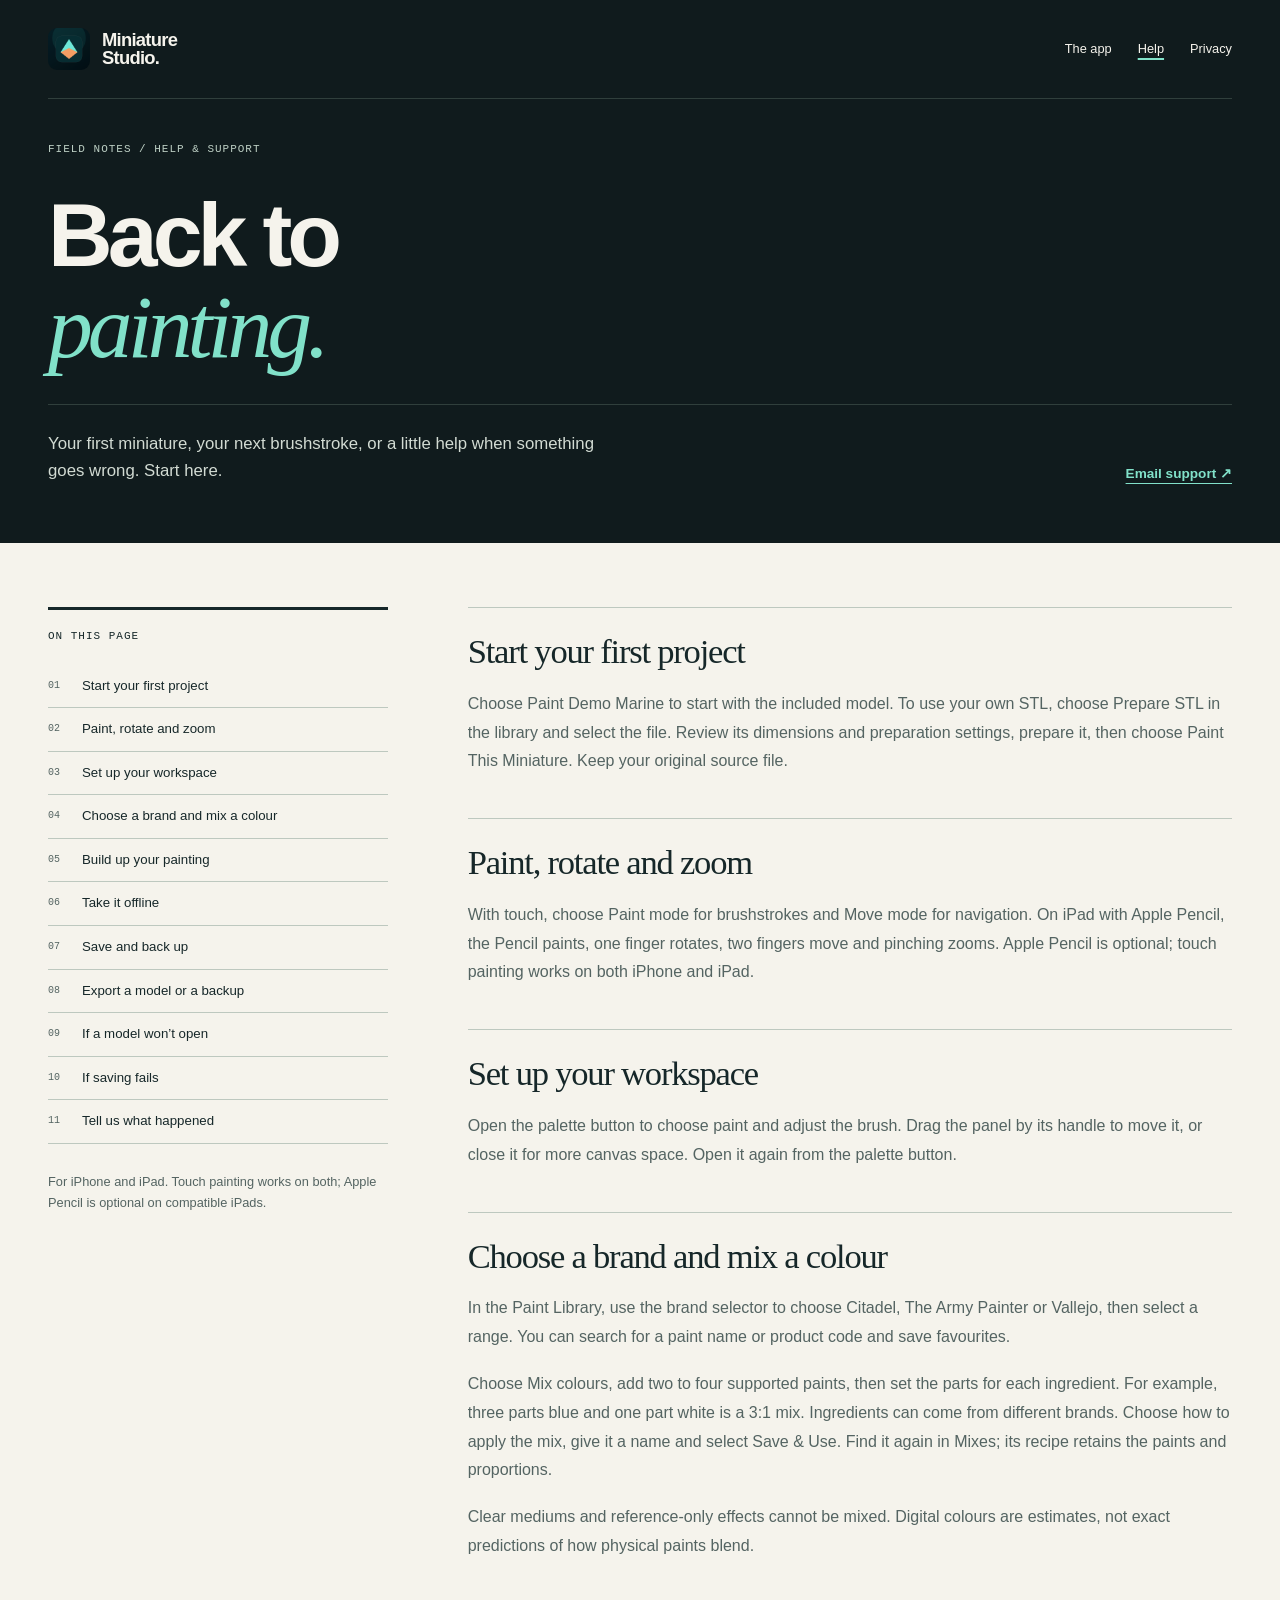
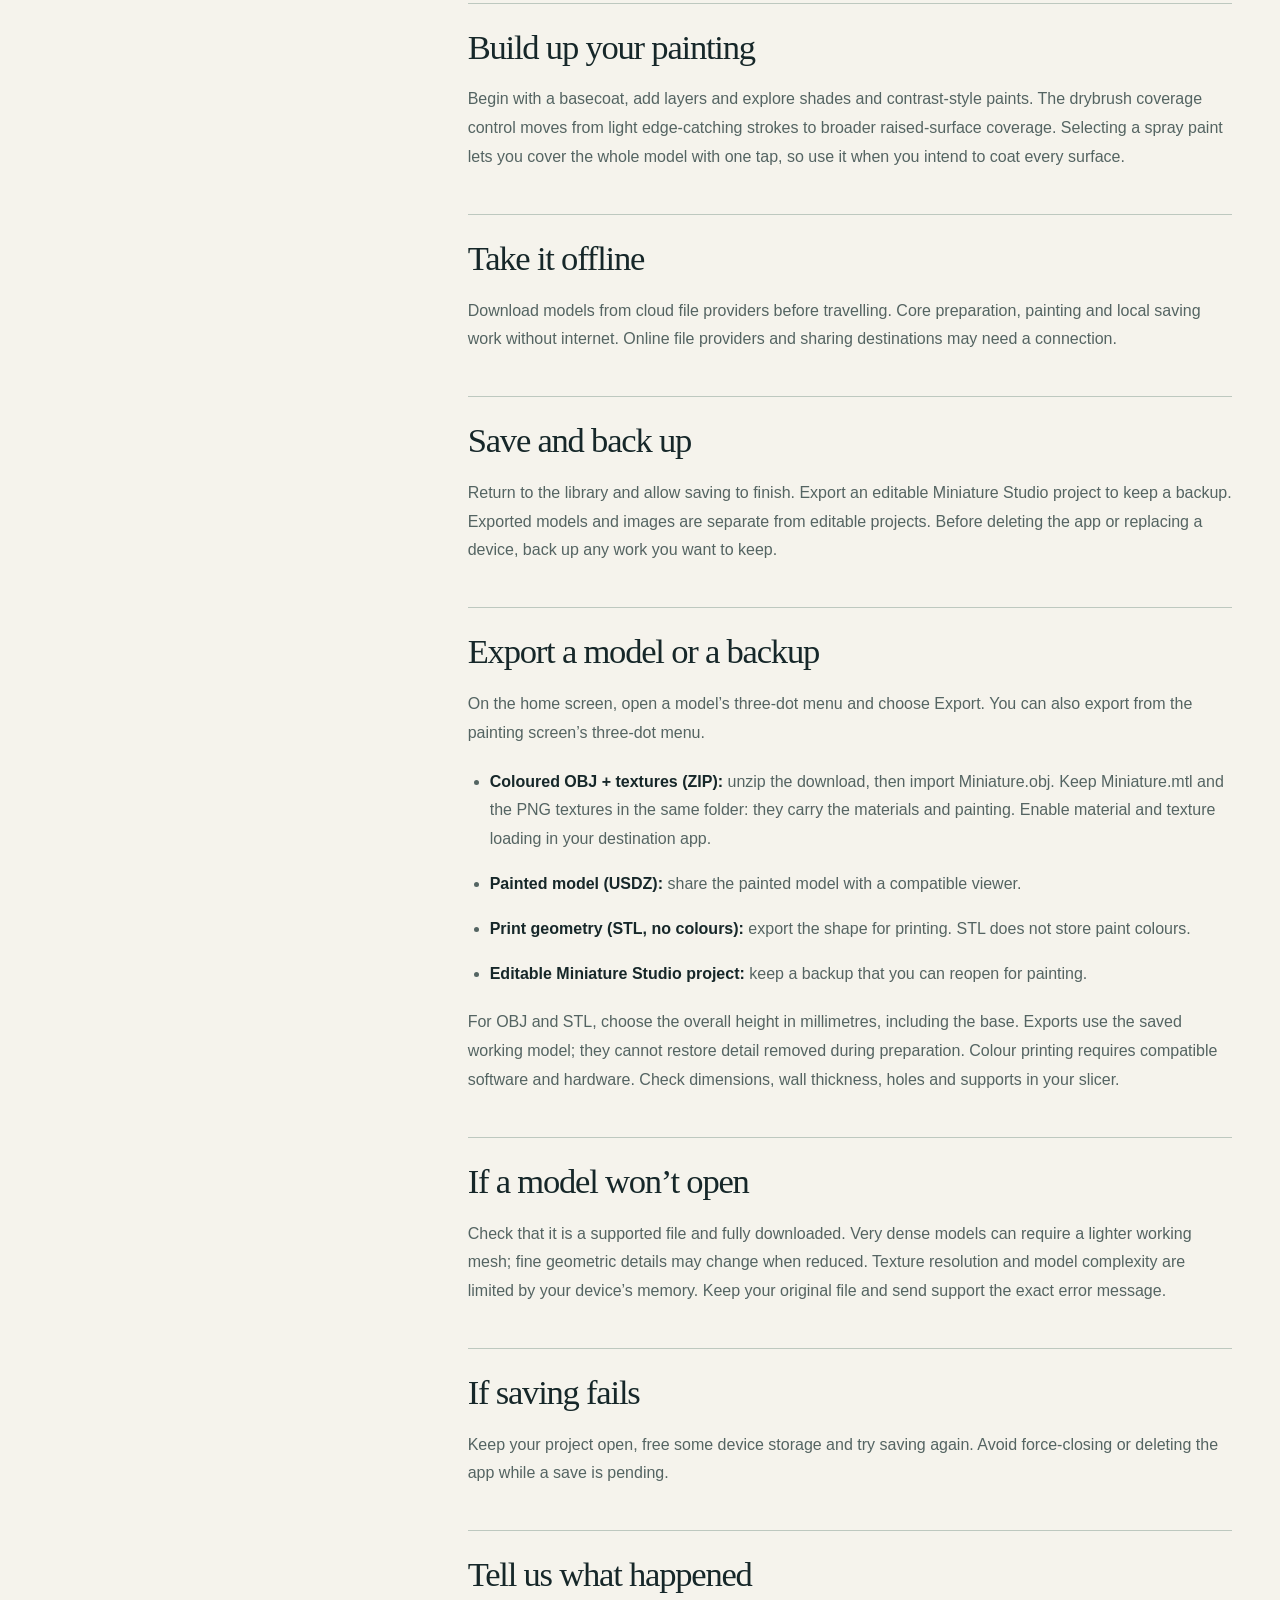
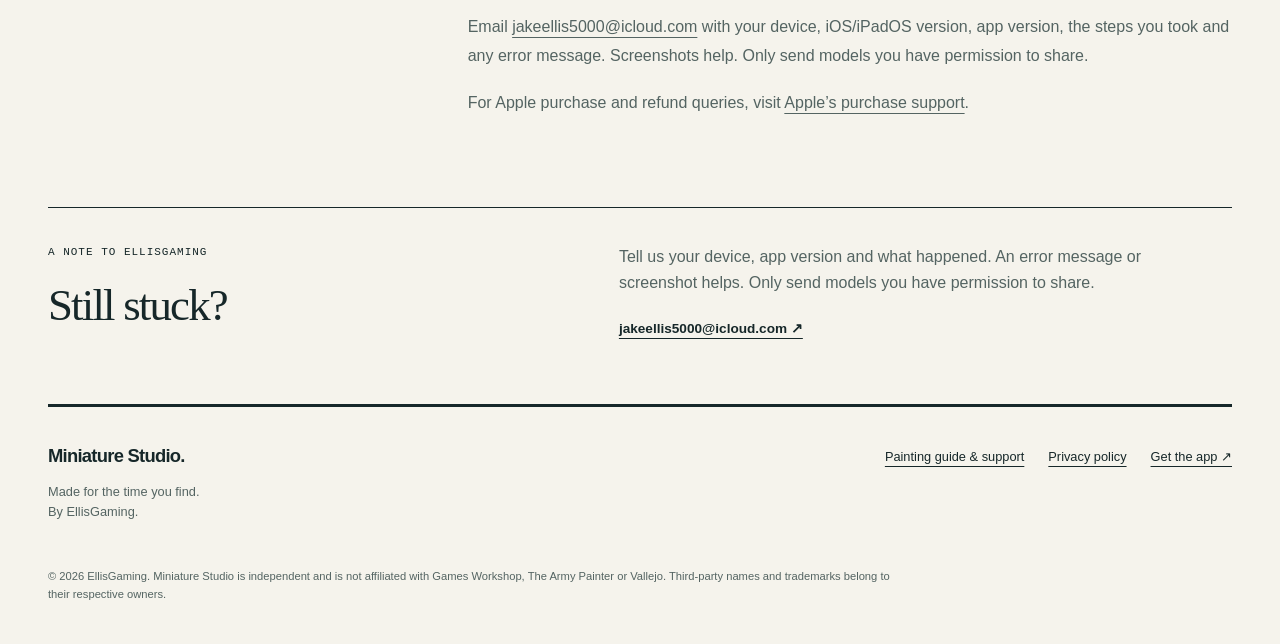
==== help/index.html @ 5d660163 "Help and Privacy Add" ====
<!doctype html>
<html lang="en-GB">
<head>
  <meta charset="utf-8"><meta name="viewport" content="width=device-width, initial-scale=1">
  <title>Help &amp; painting guide — Miniature Studio</title>
  <meta name="description" content="Start painting, learn the controls, mix colours, export models and get help with Miniature Studio.">
  <meta name="theme-color" content="#101b1d">
  <link rel="canonical" href="https://miniature-studio.co.uk/help/">
  <meta property="og:type" content="website"><meta property="og:title" content="Help &amp; painting guide — Miniature Studio">
  <meta property="og:description" content="Start painting, learn the controls, mix colours, export models and get help with Miniature Studio."><meta property="og:url" content="https://miniature-studio.co.uk/help/">
  <meta property="og:image" content="https://miniature-studio.co.uk/assets/social-preview.png">
  <link rel="icon" href="../assets/icon.png"><link rel="stylesheet" href="../style.css">
</head>
<body class="information-page">
<a class="skip" href="#main">Skip to content</a>
<div class="cover">
  <header class="header wrap">
    <a class="brand" href="../"><img src="../assets/icon.png" width="42" height="42" alt=""><span>Miniature<br>Studio.</span></a>
    <nav aria-label="Main navigation"><a href="../">The app</a><a href="../help/" aria-current="page">Help</a><a href="../policy/" >Privacy</a></nav>
  </header>
  <div class="information-cover wrap">
    <p class="eyebrow">FIELD NOTES / HELP &amp; SUPPORT</p>
    <h1>Back to<br><em>painting.</em></h1>
    <div class="information-intro"><p>Your first miniature, your next brushstroke, or a little help when something goes wrong. Start here.</p><a class="text-link" href="mailto:jakeellis5000@icloud.com?subject=Miniature Studio support">Email support ↗</a></div>
  </div>
</div>
<main id="main" class="information-layout wrap">
  <aside class="information-index"><p class="eyebrow">ON THIS PAGE</p><nav aria-label="Page contents"><a href="#start-your-first-project"><span>01</span>Start your first project</a><a href="#paint-rotate-and-zoom"><span>02</span>Paint, rotate and zoom</a><a href="#set-up-your-workspace"><span>03</span>Set up your workspace</a><a href="#colour-mixing"><span>04</span>Choose a brand and mix a colour</a><a href="#build-up-your-painting"><span>05</span>Build up your painting</a><a href="#take-it-offline"><span>06</span>Take it offline</a><a href="#save-and-back-up"><span>07</span>Save and back up</a><a href="#export-a-model-or-a-backup"><span>08</span>Export a model or a backup</a><a href="#if-a-model-won-t-open"><span>09</span>If a model won’t open</a><a href="#if-saving-fails"><span>10</span>If saving fails</a><a href="#tell-us-what-happened"><span>11</span>Tell us what happened</a></nav><p class="small">For iPhone and iPad. Touch painting works on both; Apple Pencil is optional on compatible iPads.</p></aside>
  <article class="information-body" aria-label="Help &amp; painting guide"><h2 id="start-your-first-project">Start your first project</h2>
<p>Choose Paint Demo Marine to start with the included model. To use your own STL, choose Prepare STL in the library and select the file. Review its dimensions and preparation settings, prepare it, then choose Paint This Miniature. Keep your original source file.</p>
<h2 id="paint-rotate-and-zoom">Paint, rotate and zoom</h2>
<p>With touch, choose Paint mode for brushstrokes and Move mode for navigation. On iPad with Apple Pencil, the Pencil paints, one finger rotates, two fingers move and pinching zooms. Apple Pencil is optional; touch painting works on both iPhone and iPad.</p>
<h2 id="set-up-your-workspace">Set up your workspace</h2>
<p>Open the palette button to choose paint and adjust the brush. Drag the panel by its handle to move it, or close it for more canvas space. Open it again from the palette button.</p>
<h2 id="colour-mixing">Choose a brand and mix a colour</h2>
<p>In the Paint Library, use the brand selector to choose Citadel, The Army Painter or Vallejo, then select a range. You can search for a paint name or product code and save favourites.</p>
<p>Choose Mix colours, add two to four supported paints, then set the parts for each ingredient. For example, three parts blue and one part white is a 3:1 mix. Ingredients can come from different brands. Choose how to apply the mix, give it a name and select Save &amp; Use. Find it again in Mixes; its recipe retains the paints and proportions.</p>
<p>Clear mediums and reference-only effects cannot be mixed. Digital colours are estimates, not exact predictions of how physical paints blend.</p>
<h2 id="build-up-your-painting">Build up your painting</h2>
<p>Begin with a basecoat, add layers and explore shades and contrast-style paints. The drybrush coverage control moves from light edge-catching strokes to broader raised-surface coverage. Selecting a spray paint lets you cover the whole model with one tap, so use it when you intend to coat every surface.</p>
<h2 id="take-it-offline">Take it offline</h2>
<p>Download models from cloud file providers before travelling. Core preparation, painting and local saving work without internet. Online file providers and sharing destinations may need a connection.</p>
<h2 id="save-and-back-up">Save and back up</h2>
<p>Return to the library and allow saving to finish. Export an editable Miniature Studio project to keep a backup. Exported models and images are separate from editable projects. Before deleting the app or replacing a device, back up any work you want to keep.</p>
<h2 id="export-a-model-or-a-backup">Export a model or a backup</h2>
<p>On the home screen, open a model’s three-dot menu and choose Export. You can also export from the painting screen’s three-dot menu.</p>
<ul><li><strong>Coloured OBJ + textures (ZIP):</strong> unzip the download, then import Miniature.obj. Keep Miniature.mtl and the PNG textures in the same folder: they carry the materials and painting. Enable material and texture loading in your destination app.</li><li><strong>Painted model (USDZ):</strong> share the painted model with a compatible viewer.</li><li><strong>Print geometry (STL, no colours):</strong> export the shape for printing. STL does not store paint colours.</li><li><strong>Editable Miniature Studio project:</strong> keep a backup that you can reopen for painting.</li></ul>
<p>For OBJ and STL, choose the overall height in millimetres, including the base. Exports use the saved working model; they cannot restore detail removed during preparation. Colour printing requires compatible software and hardware. Check dimensions, wall thickness, holes and supports in your slicer.</p>
<h2 id="if-a-model-won-t-open">If a model won’t open</h2>
<p>Check that it is a supported file and fully downloaded. Very dense models can require a lighter working mesh; fine geometric details may change when reduced. Texture resolution and model complexity are limited by your device’s memory. Keep your original file and send support the exact error message.</p>
<h2 id="if-saving-fails">If saving fails</h2>
<p>Keep your project open, free some device storage and try saving again. Avoid force-closing or deleting the app while a save is pending.</p>
<h2 id="tell-us-what-happened">Tell us what happened</h2>
<p>Email <a href="mailto:jakeellis5000@icloud.com">jakeellis5000@icloud.com</a> with your device, iOS/iPadOS version, app version, the steps you took and any error message. Screenshots help. Only send models you have permission to share.</p>
<p>For Apple purchase and refund queries, visit <a href="https://reportaproblem.apple.com/">Apple’s purchase support</a>.</p>
</article>
</main>
<section class="information-contact wrap" aria-labelledby="contact-title"><div><p class="eyebrow">A NOTE TO ELLISGAMING</p><h2 id="contact-title">Still stuck?</h2></div><div><p>Tell us your device, app version and what happened. An error message or screenshot helps. Only send models you have permission to share.</p><a class="text-link" href="mailto:jakeellis5000@icloud.com">jakeellis5000@icloud.com ↗</a></div></section>
<footer class="wrap footer"><div><a class="brand" href="../">Miniature Studio.</a><p>Made for the time you find.<br>By EllisGaming.</p></div><div><a href="../help/">Painting guide &amp; support</a><a href="../policy/">Privacy policy</a><a href="../#release">Get the app ↗</a></div><p class="legal">© 2026 EllisGaming. Miniature Studio is independent and is not affiliated with Games Workshop, The Army Painter or Vallejo. Third-party names and trademarks belong to their respective owners.</p></footer>
</body>
</html>
---- style.css ----
:root{--ink:#162729;--muted:#546462;--paper:#f5f3ec;--mint:#81e1c9;--line:#bdc8bf;--dark:#101b1d}
*{box-sizing:border-box}html{scroll-behavior:smooth;scroll-padding-top:24px}body{margin:0;background:var(--paper);color:var(--ink);font-family:-apple-system,BlinkMacSystemFont,'Segoe UI',sans-serif;line-height:1.6}a{color:inherit;text-underline-offset:5px}button,input,select{font:inherit}a,button,input,select,summary{-webkit-tap-highlight-color:transparent}a:focus-visible,button:focus-visible,input:focus-visible,select:focus-visible,summary:focus-visible{outline:3px solid #21876c;outline-offset:5px}img{display:block;max-width:100%}h1,h2,h3,p,figure{margin:0}h1,h2,h3{line-height:1.06}p+p{margin-top:18px}.wrap{width:min(1340px,calc(100% - 96px));margin-inline:auto}.section{padding-block:100px}.small{font-size:.8rem;color:var(--muted)}.text-link{font-size:.85rem;font-weight:650;display:inline-block;margin-top:22px}.eyebrow,.issue-line,.cover-spec,.margin-note>span,.workspace-caption>span,.chapter>span,.desk-heading>span,.contact-heading>span,.register-label,.travel-note>span,.platform-label{font:11px/1.5 ui-monospace,SFMono-Regular,Consolas,monospace;letter-spacing:.09em}
.cover{background:var(--dark);color:var(--paper);padding-bottom:0}.header{display:flex;justify-content:space-between;align-items:center;gap:30px;padding-block:28px;border-bottom:1px solid #71877d55}.brand{display:flex;align-items:center;gap:12px;text-decoration:none;font-weight:750;font-size:1.15rem;line-height:1;letter-spacing:-.04em}.brand img{border-radius:9px}nav{display:flex;flex-wrap:wrap;gap:26px;font-size:.8rem}nav a{text-decoration:none;padding-block:10px}.issue-line{display:flex;justify-content:space-between;gap:24px;color:#bed0c5;padding-block:26px}.issue-line a{color:var(--mint)}.cover-story h1{font-size:clamp(65px,9.5vw,148px);font-weight:680;letter-spacing:-.055em;line-height:.97;padding:32px 0 48px}.cover-story h1 span{color:#bed0c5}.cover-story h1 em{font-family:Georgia,serif;color:var(--mint);font-weight:400;letter-spacing:-.065em}.cover-bottom{display:grid;grid-template-columns:1.5fr 1fr;gap:70px;padding-bottom:48px}.cover-bottom>p{font-size:clamp(16px,1.6vw,21px);color:#d2dbd3;max-width:640px}.cover-bottom>div{border-left:1px solid #577068;padding-left:34px;font-size:.9rem;display:flex;align-items:center;justify-content:space-between;gap:24px}.button{display:inline-flex;align-items:center;justify-content:center;min-height:48px;padding:13px 20px;text-decoration:none;font-size:.83rem;font-weight:700;border:1px solid currentColor;line-height:1.4}.primary{background:var(--mint);color:var(--dark);border-color:var(--mint)}.button:hover{filter:brightness(.94)}.cover-spec{display:flex;justify-content:space-between;gap:20px;border-top:1px solid #71877d55;padding:20px 0;color:#bed0c5;font-size:10px}
.opening-spread{display:grid;grid-template-columns:.6fr 1.65fr 1fr;gap:40px;padding:85px 0 100px;align-items:start}.margin-note{border-top:3px solid var(--ink);padding-top:18px}.margin-note p{font:italic 1.4rem/1.3 Georgia,serif;margin:30px 0}.margin-note a{font-size:.75rem}.workspace-stage{min-width:0;padding-top:30px;position:relative}.ruler{height:12px;margin-bottom:30px;background:repeating-linear-gradient(90deg,var(--line) 0 1px,transparent 1px 12px);border-bottom:1px solid var(--line)}.workspace-caption{display:grid;grid-template-columns:1fr 1fr;gap:20px;border-bottom:1px solid var(--line);padding:28px 0}.workspace-caption p{font-size:.8rem;color:var(--muted)}.workspace-notes{padding-top:65px}.workspace-notes h2{font:2.8rem/1.1 Georgia,serif;letter-spacing:-.04em;margin-bottom:26px}.workspace-notes>p{font-size:.9rem;color:var(--muted)}#hero-phone{width:150px;margin:30px auto}.device-frame{padding:10px;background:#172225;border:1px solid #627269;border-radius:24px;box-shadow:0 7px 0 #bac6bb;max-width:100%;margin:auto}.device-screen{overflow:hidden;border-radius:15px;background:#d1dbcb}.device-screen img{width:100%;height:auto}.device-iphone{padding:7px;border-radius:27px;max-width:240px}.device-iphone .device-screen{border-radius:21px}.image-placeholder{aspect-ratio:3/4;display:flex;flex-direction:column;align-items:center;justify-content:center;text-align:center;padding:24px;background:#d1dbcb;color:#284638;background-image:linear-gradient(90deg,transparent calc(50% - .5px),#819b8528 50%,transparent calc(50% + .5px)),linear-gradient(transparent calc(50% - .5px),#819b8528 50%,transparent calc(50% + .5px))}.image-placeholder:before{content:'[ IMAGE ]';font:10px monospace;letter-spacing:.15em;margin-bottom:20px}.image-placeholder strong{font:normal clamp(1.1rem,2.3vw,2.1rem)/1.1 Georgia,serif;max-width:240px}.image-placeholder span{font:10px/1.5 monospace;max-width:180px;margin-top:22px}.device-iphone .image-placeholder{aspect-ratio:9/19.5;background-color:#e1d9c8;padding:14px}.device-iphone .image-placeholder strong{font-size:1.15rem}.device-iphone .image-placeholder span{font-size:9px}
.process{border-top:1px solid var(--ink);display:grid;grid-template-columns:1fr 1.3fr;gap:60px}.chapter{max-width:390px}.chapter h2,.desk-heading h2,.contact-heading h2,.session-film h2{font:clamp(2.8rem,4.8vw,4.5rem)/1.03 Georgia,serif;letter-spacing:-.05em;margin:30px 0}.chapter>p{color:var(--muted)}.process-list{list-style:none;padding:0;margin:0}.process-list li{display:grid;grid-template-columns:60px 1fr;gap:20px;border-top:1px solid var(--line);padding:28px 0}.process-list li>span{font:italic 2.2rem Georgia,serif;color:#5f7e6f}.process-list h3{font-size:1.45rem;letter-spacing:-.035em;margin-bottom:12px}.process-list p{font-size:.93rem;color:var(--muted)}.process-list small{display:block;font:10px monospace;letter-spacing:.08em;margin-top:18px}.gesture-note{grid-column:1/-1;display:flex;gap:35px;border-block:1px solid var(--line);padding:22px 0;font-size:.85rem}.gesture-note strong{white-space:nowrap}.gesture-note p{max-width:780px;color:var(--muted)}
.paint-desk{background:#e5e6da;border-block:1px solid var(--line)}.desk-heading{display:grid;grid-template-columns:.65fr 1.5fr 1fr;gap:35px;align-items:end;margin-bottom:60px}.desk-heading>span{align-self:start}.desk-heading h2{margin:0}.desk-heading>p{font-size:.85rem;color:var(--muted)}.desk-layout{display:grid;grid-template-columns:1fr 1.2fr;gap:90px}.paint-register{min-width:0}.register-label{border-bottom:3px solid var(--ink);padding-bottom:16px}.paint-register article{display:grid;grid-template-columns:30px 1fr;gap:10px 20px;padding:25px 0;border-bottom:1px solid #aebbae}.paint-register article>span{font:11px monospace;padding-top:7px}.paint-register h3{font-size:1.8rem;letter-spacing:-.05em}.paint-register article p{grid-column:2;font-size:.85rem;color:var(--muted)}.paint-register>.small{margin-top:24px;max-width:400px}
.mixing-note{background:#fbfaf4;border:1px solid #9dac9d;padding:30px;min-width:0;box-shadow:7px 7px 0 #c5cec0}.mixing-note figcaption{border-bottom:1px solid var(--line);padding-bottom:22px}.mixing-note figcaption>span{display:block;font:10px monospace;letter-spacing:.1em;color:var(--muted)}.mixing-note figcaption strong{display:block;font:2rem Georgia,serif;margin:12px 0}.mixing-note figcaption small{font-size:.7rem;color:var(--muted)}.mix-ingredients{display:grid;grid-template-columns:minmax(0,1fr) 20px minmax(0,1fr);gap:12px;text-align:center;align-items:start;margin:28px 0}.paint-daub{display:block;height:60px;width:76px;background:var(--swatch);margin:0 auto 16px;border-radius:48% 43% 39% 46%;border:1px solid #16272920}.mix-ingredients strong,.mix-ingredients small,.mix-ingredients div>span:last-child{display:block}.mix-ingredients strong{font-size:.9rem;line-height:1.3}.mix-ingredients small{font-size:.7rem;color:var(--muted);margin:5px 0}.mix-ingredients div>span:last-child{font:italic 1rem Georgia,serif}.mix-plus{font:2rem Georgia,serif;padding-top:13px}.mix-paint-choices{display:grid;grid-template-columns:1fr 1fr;gap:16px;margin:20px 0}.mix-paint-choices select{display:block;width:100%;min-width:0;min-height:48px;padding:9px;background:#fbfaf4;color:var(--ink);border:1px solid #9dac9d;border-radius:0;font-size:16px}.mix-paint-choices label{min-width:0}#mix-demo-controls label{font-size:.8rem;font-weight:600}#mix-demo-controls>label{display:flex;justify-content:space-between}#mix-ratio{width:100%;height:44px;accent-color:#31564e}.ratio-endpoints{display:flex;justify-content:space-between;font-size:.7rem;color:var(--muted)}.mix-result{display:flex;align-items:center;gap:25px;padding:24px 0;margin:22px 0;border-block:1px solid var(--line)}.mixed-stroke{background:var(--mixed);width:45%;height:85px;display:block;border-radius:3% 15% 7% 9%}.mix-result div>span{font:10px monospace}.mix-result strong{font:italic 1.4rem Georgia,serif;display:block;margin:8px 0}.mix-result code{font-size:.75rem}#mix-demo-note{font-size:.72rem;color:var(--muted)}
.session-film{display:grid;grid-template-columns:1fr 1.8fr;gap:70px;align-items:center}.session-film p{font-size:.9rem;color:var(--muted)}.video-placeholder{min-height:330px;border:1px solid #6d8377;background:#20342e;color:#f5f3ec;display:flex;flex-direction:column;justify-content:center;padding:45px}.video-placeholder>span{font:11px monospace;letter-spacing:.12em;color:#b8cec0}.video-placeholder strong{font:italic 2.8rem/1.05 Georgia,serif;margin:30px 0;max-width:400px}.video-placeholder p{color:#b8cec0;font-size:.8rem}#painting-video video{display:block;width:100%;max-height:650px;background:var(--dark)}.video-transcript{margin-top:20px}
.gallery-section{background:var(--dark);color:var(--paper)}.contact-heading{display:grid;grid-template-columns:.65fr 1.5fr 1fr;gap:35px;align-items:end;margin-bottom:50px}.contact-heading h2{margin:0}.contact-heading>span{align-self:start;color:var(--mint)}.contact-heading>p{font-size:.9rem;color:#bed0c5}.gallery-grid{display:grid;grid-template-columns:repeat(4,minmax(0,1fr));border-left:1px solid #71877d55;border-top:1px solid #71877d55}.gallery-item{padding:22px;border-right:1px solid #71877d55;border-bottom:1px solid #71877d55;min-width:0}.gallery-item:first-child{grid-column:span 2;grid-row:span 2}.gallery-stage{font:10px/1.5 monospace;color:#b9c9bd;letter-spacing:.06em;margin-bottom:24px}.gallery-item button,.gallery-slot{width:100%;display:block;border:0;background:transparent;padding:6px 10px 20px}.gallery-item button{cursor:zoom-in}.gallery-item .device-frame{max-width:200px;box-shadow:none;padding:6px;border-radius:17px}.gallery-item:first-child .device-frame{max-width:360px}.gallery-item .device-screen{border-radius:11px}.gallery-item .device-iphone{max-width:125px}.gallery-item .image-placeholder{padding:15px}.gallery-item .image-placeholder strong{font-size:1.2rem}.gallery-item:first-child .image-placeholder strong{font-size:2rem}.gallery-item .image-placeholder span{font-size:9px}.gallery-item figcaption strong{display:block;font-size:.85rem;line-height:1.3}.gallery-item figcaption span{display:block;font:italic .9rem/1.4 Georgia,serif;color:#b9c9bd;margin-top:8px}.gallery-section .small{color:#b9c9bd;margin-top:22px}
.travel-note{display:grid;grid-template-columns:.65fr 1.5fr 1fr;gap:35px;padding-block:80px;border-bottom:1px solid var(--ink)}.travel-note>p{font:italic clamp(2rem,3.6vw,3.3rem)/1.12 Georgia,serif;letter-spacing:-.04em}.travel-note>div{font-size:.9rem;color:var(--muted)}
.section-heading{display:grid;grid-template-columns:1.5fr 1fr;gap:40px;align-items:end;margin-bottom:40px}.section-heading h2{font:clamp(2.5rem,4vw,3.8rem)/1.05 Georgia,serif;letter-spacing:-.04em;margin-top:20px}.section-heading>p{color:var(--muted);font-size:.9rem}.release-grid{display:grid;grid-template-columns:1.3fr 1fr;border-block:1px solid var(--ink)}.release-card{padding:36px 40px 36px 0}.release-card+.release-card{padding-left:40px;border-left:1px solid var(--line)}.release-card h3{font-size:2rem;margin:20px 0}.release-card>p{font-size:.9rem}.release-card .release-date{font-size:1.4rem}.release-card .price{font:3.5rem Georgia,serif;margin:30px 0}.price small{display:block;font:11px/1.5 monospace;margin-top:8px;color:var(--muted)}.availability{color:var(--muted)}.faq{padding-top:0;display:grid;grid-template-columns:1fr 1.5fr;gap:0 60px}.faq>.eyebrow{grid-column:1}.faq>h2{grid-column:1;grid-row:2/9;font:2.7rem/1.05 Georgia,serif;letter-spacing:-.04em;max-width:280px;margin-top:25px}.faq details{grid-column:2;border-bottom:1px solid var(--line);padding:20px 0}.faq details:first-of-type{grid-row:1/3}.faq summary{cursor:pointer;font-size:.95rem;font-weight:600}.faq details p{font-size:.88rem;color:var(--muted);margin-top:16px}.footer{border-top:3px solid var(--ink);display:grid;grid-template-columns:1fr 1fr;gap:30px;padding-block:40px}.footer>div:nth-child(2){display:flex;gap:24px;flex-wrap:wrap;justify-content:end;align-content:start;font-size:.8rem}.footer p{font-size:.8rem;color:var(--muted);margin-top:16px}.footer .legal{grid-column:1/-1;font-size:.7rem;max-width:850px}#social-links{display:flex;gap:20px}.prose{max-width:760px;margin:70px auto 100px}.prose h1{font:clamp(2.8rem,6vw,4rem)/1.1 Georgia,serif;letter-spacing:-.05em;margin-bottom:30px}.prose h2{font-size:1.5rem;margin:35px 0 16px}.prose p{color:var(--muted)}.prose .button{margin-top:25px}.prose>.eyebrow{margin-bottom:20px}dialog{max-width:95vw;max-height:95vh;padding:24px;background:var(--paper);border:1px solid var(--line)}dialog::backdrop{background:#101b1dee}dialog img{max-width:85vw;max-height:78vh;width:auto;height:auto;margin:auto;object-fit:contain}.close{display:block;margin-left:auto;background:none;border:0;font-size:2rem;min-width:44px;min-height:44px;cursor:pointer}dialog p{margin-top:20px}.skip{position:absolute;left:12px;top:-100px;z-index:5;background:var(--paper);color:var(--ink);padding:12px}.skip:focus{top:12px}[hidden]{display:none!important}
@media(min-width:1500px){.cover-story h1{font-size:150px}}
@media(max-width:1100px){.wrap{width:calc(100% - 64px)}.cover-bottom{gap:30px}.cover-bottom>div{display:block}.cover-bottom .button{margin-top:18px}.opening-spread{grid-template-columns:1.5fr 1fr;gap:35px}.margin-note{grid-column:1/-1;display:flex;justify-content:space-between;align-items:center;gap:25px}.margin-note p{margin:0;font-size:1.2rem}.workspace-notes{padding-top:55px}.desk-layout{gap:45px}.desk-heading,.contact-heading,.travel-note{grid-template-columns:1fr 1.5fr}.desk-heading>span,.contact-heading>span,.travel-note>span{grid-column:1/-1}.session-film{gap:35px}.gallery-grid{grid-template-columns:repeat(3,minmax(0,1fr))}.gallery-item:first-child{grid-row:auto}.faq{gap:0 30px}}
@media(max-width:720px){.wrap{width:calc(100% - 40px)}.section{padding-block:60px}.header{gap:20px;align-items:start}.brand{font-size:1rem}.brand img{width:34px;height:34px}nav{max-width:200px;gap:4px 18px;justify-content:end;font-size:.72rem}.issue-line{display:block;font-size:9px}.issue-line a{display:block;margin-top:12px}.cover-story h1{font-size:clamp(58px,11.8vw,85px);padding:15px 0 32px}.cover-bottom{grid-template-columns:1fr;gap:25px}.cover-bottom>div{border-left:0;border-top:1px solid #71877d55;padding:22px 0 0;display:flex;font-size:.8rem}.cover-bottom .button{margin:0}.cover-spec{display:grid;grid-template-columns:1fr 1fr;font-size:9px;gap:12px}.opening-spread{grid-template-columns:1fr;padding-block:45px 60px}.margin-note{display:block}.margin-note p{margin:18px 0}.workspace-stage{padding-top:0}.workspace-stage .device-frame{max-width:420px}.workspace-caption{grid-template-columns:1fr 1fr}.workspace-notes{padding-top:10px;display:grid;grid-template-columns:1fr 135px;gap:20px}.workspace-notes h2,.workspace-notes>p{grid-column:1}.workspace-notes h2{font-size:2.3rem;margin:0}.workspace-notes>p{margin:0}.workspace-notes #hero-phone{grid-column:2;grid-row:1/5;width:130px;margin:0}.workspace-notes .small{grid-column:1/-1}.process{grid-template-columns:1fr;gap:30px}.chapter{max-width:none}.chapter h2{font-size:3.3rem}.process-list li{grid-template-columns:40px 1fr;gap:15px}.gesture-note{display:block;margin-top:0}.gesture-note p{margin-top:12px}.desk-heading,.contact-heading,.travel-note{grid-template-columns:1fr;gap:24px}.desk-heading h2,.contact-heading h2{font-size:3.2rem}.desk-heading{margin-bottom:35px}.desk-layout{grid-template-columns:1fr;gap:40px}.paint-register article{padding:20px 0}.paint-register h3{font-size:1.6rem}.mixing-note{padding:24px;box-shadow:4px 4px 0 #c5cec0}.session-film{grid-template-columns:1fr;gap:30px}.session-film h2{margin:20px 0}.video-placeholder{min-height:280px;padding:28px}.video-placeholder strong{font-size:2.3rem}.gallery-grid{grid-template-columns:1fr 1fr}.gallery-item{padding:16px}.gallery-item:first-child{grid-column:span 2}.gallery-item .image-placeholder strong{font-size:1rem}.gallery-item .image-placeholder span{font-size:8px}.gallery-item button,.gallery-slot{padding:0 0 18px}.travel-note{padding-block:55px}.travel-note>div{max-width:440px}.section-heading{grid-template-columns:1fr;gap:20px}.release-grid{grid-template-columns:1fr}.release-card{padding:30px 0}.release-card+.release-card{border-left:0;border-top:1px solid var(--line);padding:30px 0}.faq{display:block;padding-top:0}.faq>h2{margin:20px 0 30px;max-width:none}.footer{grid-template-columns:1fr}.footer>div:nth-child(2){justify-content:start;gap:20px}.footer .legal{grid-column:1}.prose{margin-top:40px}}
@media(max-width:380px){.wrap{width:calc(100% - 32px)}nav{gap:2px 12px;max-width:155px;font-size:.68rem}.cover-story h1{font-size:54px}.cover-bottom>div{display:block}.cover-bottom .button{margin-top:18px}.workspace-notes{grid-template-columns:1fr}.workspace-notes #hero-phone{grid-column:1;grid-row:auto;margin:auto}.mixing-note{padding:18px}.mix-paint-choices{grid-template-columns:1fr}.gallery-item{padding:12px}.gallery-item .image-placeholder{padding:10px}.gallery-stage{font-size:9px}.gallery-item figcaption strong{font-size:.8rem}}
.device-screen video{display:block;width:100%;height:auto;object-fit:contain;background:var(--dark)}
/* Device shells surround the capture; nothing is drawn over app content. */
.device-frame{position:relative;background:linear-gradient(135deg,#535858,#171a1b 25%,#34393a 80%,#777e7d);border:1px solid #8a9290;box-shadow:0 2px 0 #090c0d,0 16px 32px #0003;padding:12px;border-radius:24px}
.device-screen{border:1px solid #080a0b;background:#000;border-radius:12px;overflow:hidden}
.device-screen img{display:block;width:100%;height:auto;object-fit:contain;border-radius:0}
.device-frame:before{content:'';position:absolute;right:-4px;top:18%;height:8%;width:3px;background:#697170;border-radius:0 2px 2px 0}
.device-ipad{padding:14px;border-radius:24px}
.device-iphone{padding:9px;border-radius:32px}
.device-iphone .device-screen{border-radius:23px}
.device-duo{padding:11px;border-radius:25px;box-shadow:inset 3px 0 #929997,0 2px 0 #080a0b,0 16px 32px #0003}
.device-duo:after{content:'';position:absolute;left:-4px;top:44%;height:12%;width:4px;background:#777f7d;border-radius:3px 0 0 3px}
.gallery-item .device-switch{display:flex;flex-wrap:wrap;gap:8px;margin:0 0 24px}
.gallery-item .device-switch button{display:inline-block;width:auto;padding:8px 12px;border:1px solid #71877d88;border-radius:20px;font:12px/1.2 inherit;color:var(--paper);cursor:pointer}
.gallery-item .device-switch button[aria-pressed=true]{background:var(--mint);color:var(--dark);border-color:var(--mint)}
.device-switch button:focus-visible,.screenshot-open:focus-visible{outline:3px solid var(--mint);outline-offset:5px}
.gallery-item .screenshot-open{height:560px;display:flex;align-items:center;justify-content:center}
.gallery-item .screenshot-open .device-frame{width:350px;max-width:100%;padding:10px;border-radius:23px;box-shadow:0 12px 25px #0005}
.gallery-item .screenshot-open .device-iphone{width:231px;border-radius:30px;padding:8px}
.gallery-item .screenshot-open .device-iphone .device-screen{border-radius:21px}
.gallery-item .screenshot-open .device-duo{box-shadow:inset 3px 0 #929997,0 12px 25px #0005}
#lightbox{width:min(94vw,1100px);max-height:94dvh;padding:48px 24px 20px;background:var(--dark);color:var(--paper)}
#lightbox-media .device-frame{width:fit-content;max-width:100%;box-shadow:none}
#lightbox-media .device-screen img{width:auto;max-width:100%;height:auto;max-height:calc(94dvh - 160px);object-fit:contain}
#lightbox .close{position:absolute;right:10px;top:4px;z-index:2;color:var(--paper)}
@media(max-width:720px){.gallery-item .screenshot-open{height:460px}.gallery-item .screenshot-open .device-frame{width:290px}.gallery-item .screenshot-open .device-iphone{width:192px}#lightbox{padding-inline:12px}}
.recording-placeholder:before{content:'[ VIDEO ]'}
.video-error{padding:16px;font-size:.8rem;color:var(--ink)}
/* Larger pictures, earlier in the visit. */
.gallery-grid{grid-template-columns:repeat(2,minmax(0,1fr))}
.gallery-item:first-child{grid-column:auto;grid-row:auto}
.gallery-item{padding:32px}
.gallery-item .device-frame,.gallery-item:first-child .device-frame{max-width:460px}
.gallery-item .device-iphone{max-width:250px}
.gallery-item figcaption strong{font-size:1.05rem}
.gallery-item .image-placeholder strong{font-size:1.8rem}
.gallery-item .image-placeholder span{font-size:11px}
.launch-reminder{position:fixed;right:24px;bottom:24px;z-index:20;width:min(410px,calc(100% - 32px));max-height:calc(100dvh - 32px);overflow:auto;background:var(--paper);color:var(--ink);padding:30px;border:1px solid #799687;border-top:5px solid var(--mint);box-shadow:0 12px 45px #101b1d55}
.launch-reminder .eyebrow{padding-right:24px;font-size:10px}
.launch-reminder h2{font:2rem/1.1 Georgia,serif;margin:20px 0 16px;letter-spacing:-.04em}
.launch-reminder>p:not(.eyebrow){font-size:.9rem}
.launch-reminder .button{width:100%;margin:22px 0 14px}
.launch-reminder p.small{font-size:.74rem;margin:0}
.reminder-close{position:absolute;top:8px;right:8px;width:44px;height:44px;border:0;background:transparent;font-size:1.7rem;cursor:pointer}
.reminder-later{background:none;border:0;text-decoration:underline;text-underline-offset:4px;min-height:44px;padding:12px 0 0;font-size:.8rem;cursor:pointer;color:var(--muted)}
@media(max-width:720px){.gallery-grid{grid-template-columns:1fr}.gallery-item{padding:24px}.gallery-item .device-frame{max-width:420px}.gallery-item .device-iphone{max-width:230px}.launch-reminder{right:16px;bottom:16px;padding:24px}}
@media(prefers-reduced-motion:reduce){html{scroll-behavior:auto}}
/* The help desk: the same paper, ink and margin notes as the main site. */
.information-cover{padding-block:42px 58px}
.information-cover>.eyebrow{color:#bed0c5}
.information-cover h1{font-size:clamp(54px,7vw,100px);font-weight:680;letter-spacing:-.055em;line-height:1.02;margin:32px 0}
.information-cover h1 em{font-family:Georgia,serif;font-weight:400;color:var(--mint)}
.information-intro{display:flex;justify-content:space-between;gap:36px;align-items:end;border-top:1px solid #71877d55;padding-top:26px}
.information-intro p{max-width:580px;color:#d2dbd3;font-size:1.05rem}
.information-intro .text-link{color:var(--mint);flex-shrink:0;margin:0}
.information-page nav a[aria-current=page]{text-decoration:underline;text-decoration-color:var(--mint);text-decoration-thickness:2px}
.information-layout{display:grid;grid-template-columns:minmax(200px,1fr) minmax(0,2.25fr);gap:80px;padding-block:64px 90px;align-items:start}
.information-index{border-top:3px solid var(--ink);padding-top:18px}
.information-index nav{display:flex;flex-direction:column;gap:0;max-width:none;margin:20px 0 28px}
.information-index nav a{display:grid;grid-template-columns:24px 1fr;gap:10px;border-bottom:1px solid var(--line);padding:12px 0;line-height:1.4;font-size:.83rem}
.information-index nav span{font:10px/1.8 ui-monospace,SFMono-Regular,Consolas,monospace;color:var(--muted)}
.information-index nav a:hover{color:#216650}
.information-body{max-width:780px;min-width:0}
.information-body h2{font:clamp(1.65rem,2.7vw,2.3rem)/1.15 Georgia,serif;letter-spacing:-.035em;margin:42px 0 18px;padding-top:24px;border-top:1px solid var(--line);scroll-margin-top:28px}
.information-body h2:first-child{margin-top:0}
.information-body p,.information-body li{color:var(--muted);font-size:1rem;line-height:1.8}
.information-body strong{color:var(--ink)}
.information-body ul{padding-left:22px;margin-block:20px}
.information-body li+li{margin-top:16px}
.information-body a,.information-contact a{overflow-wrap:anywhere}
.information-body>p:first-child{padding:20px 24px;background:#e5e6da;border-left:3px solid #5b8070;font-size:.9rem}
.information-contact{display:grid;grid-template-columns:1fr 1.2fr;gap:60px;border-top:1px solid var(--ink);padding-block:36px 64px}
.information-contact h2{font:clamp(2rem,3.5vw,3.2rem)/1.1 Georgia,serif;letter-spacing:-.04em;margin-top:20px}
.information-contact p:not(.eyebrow){max-width:550px;color:var(--muted)}
@media(max-width:1000px){.information-layout{gap:40px;grid-template-columns:minmax(180px,1fr) minmax(0,2fr)}}
@media(max-width:720px){.information-cover{padding-block:28px 36px}.information-cover h1{font-size:clamp(48px,10vw,72px);margin-block:24px}.information-intro{display:block}.information-intro .text-link{margin-top:22px}.information-layout{display:block;padding-block:32px 54px}.information-index{margin-bottom:36px}.information-index nav{display:grid;grid-template-columns:1fr 1fr;gap:0 20px;justify-content:start}.information-index nav a{font-size:.8rem}.information-index>.small{max-width:440px}.information-contact{grid-template-columns:1fr;gap:24px}.information-page .header{align-items:center}.information-page .header nav{max-width:none;gap:4px 14px}}
@media(max-width:380px){.information-index nav{grid-template-columns:1fr}.information-page .header{gap:12px}.information-page .header nav{gap:2px 10px;font-size:.7rem}}
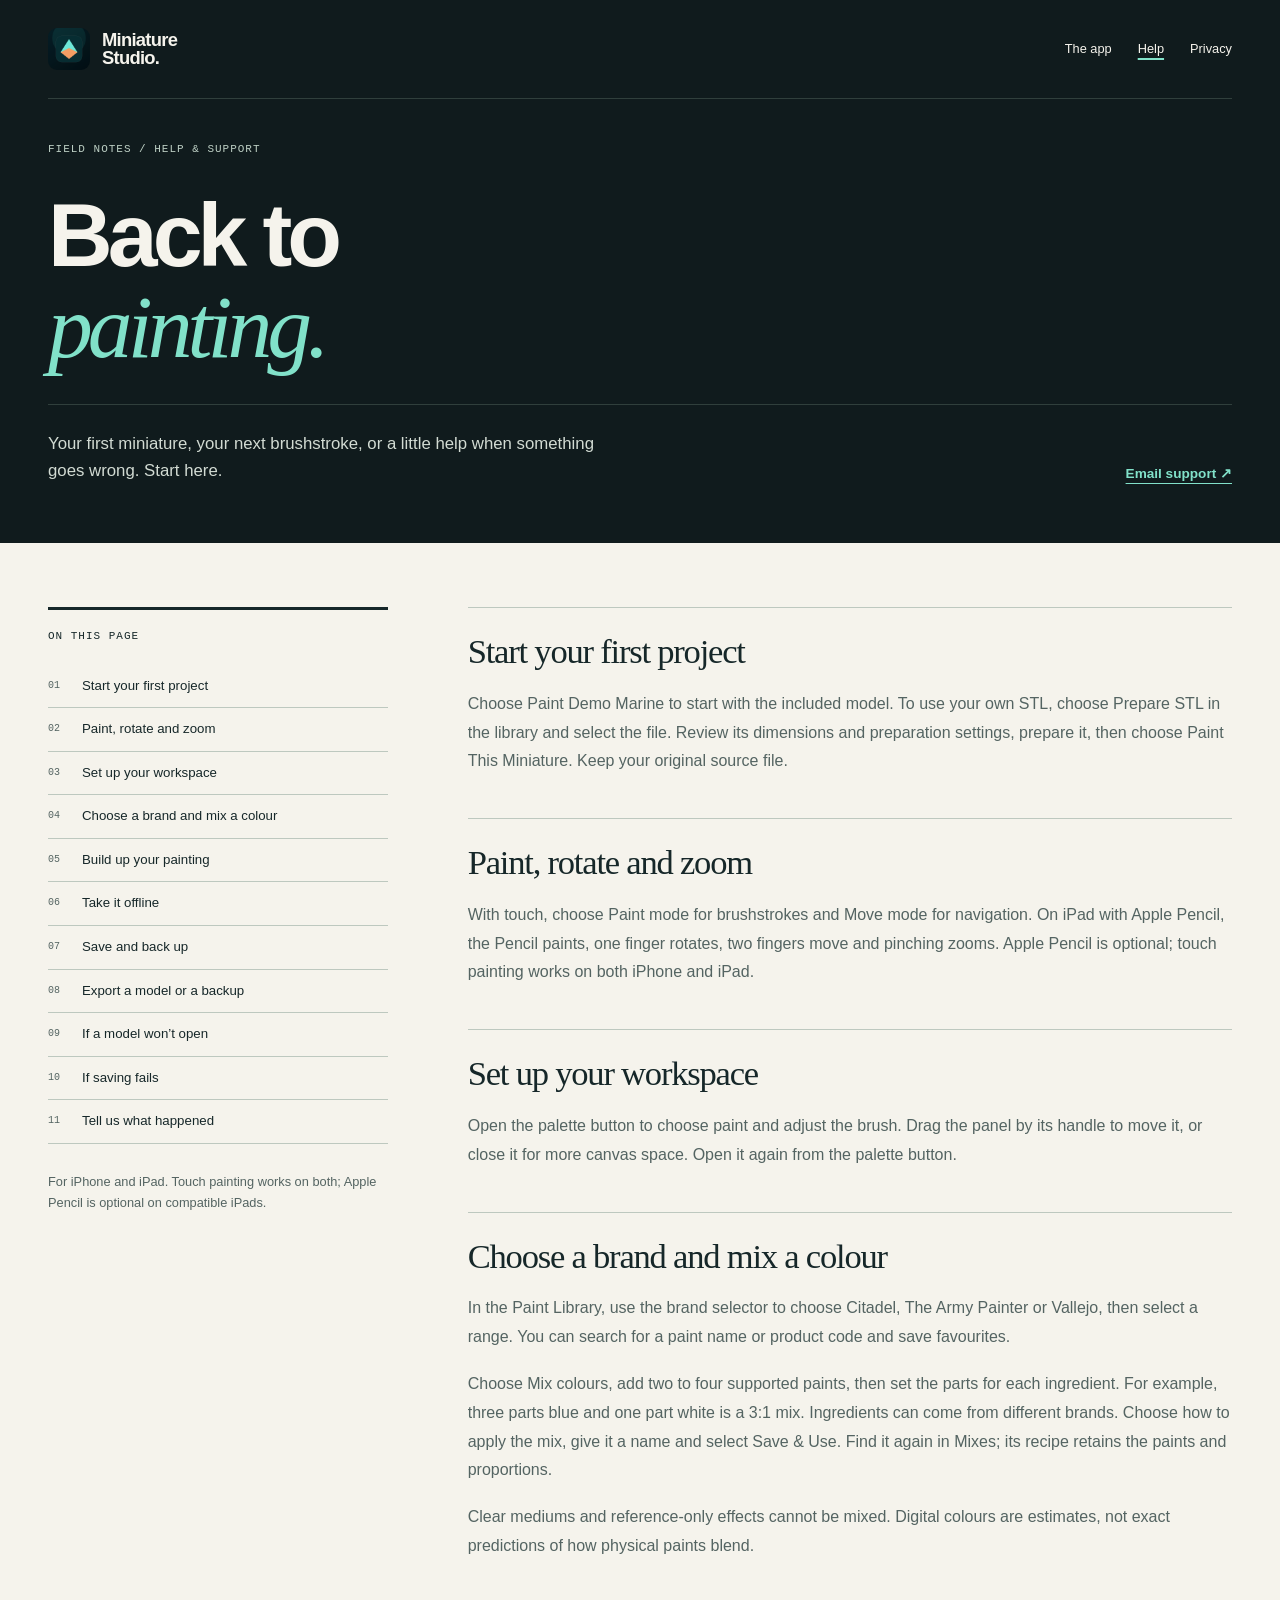
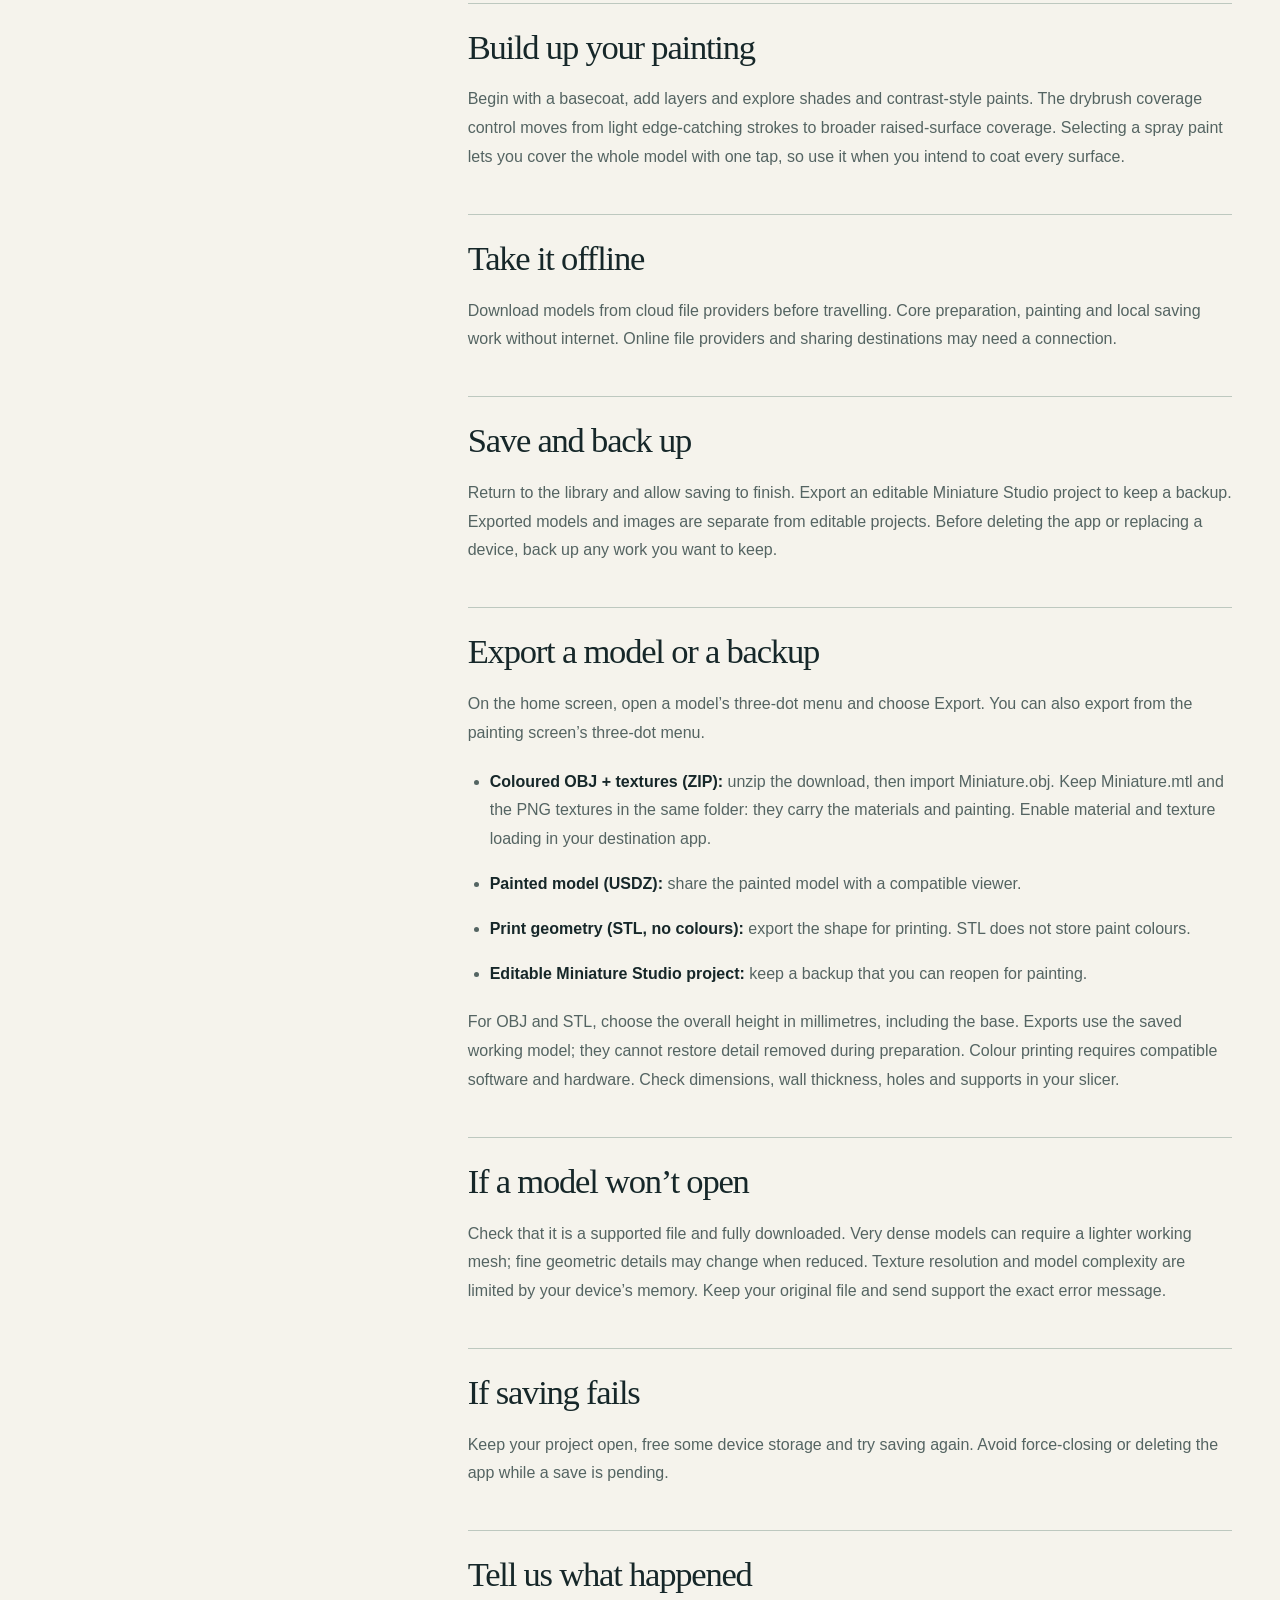
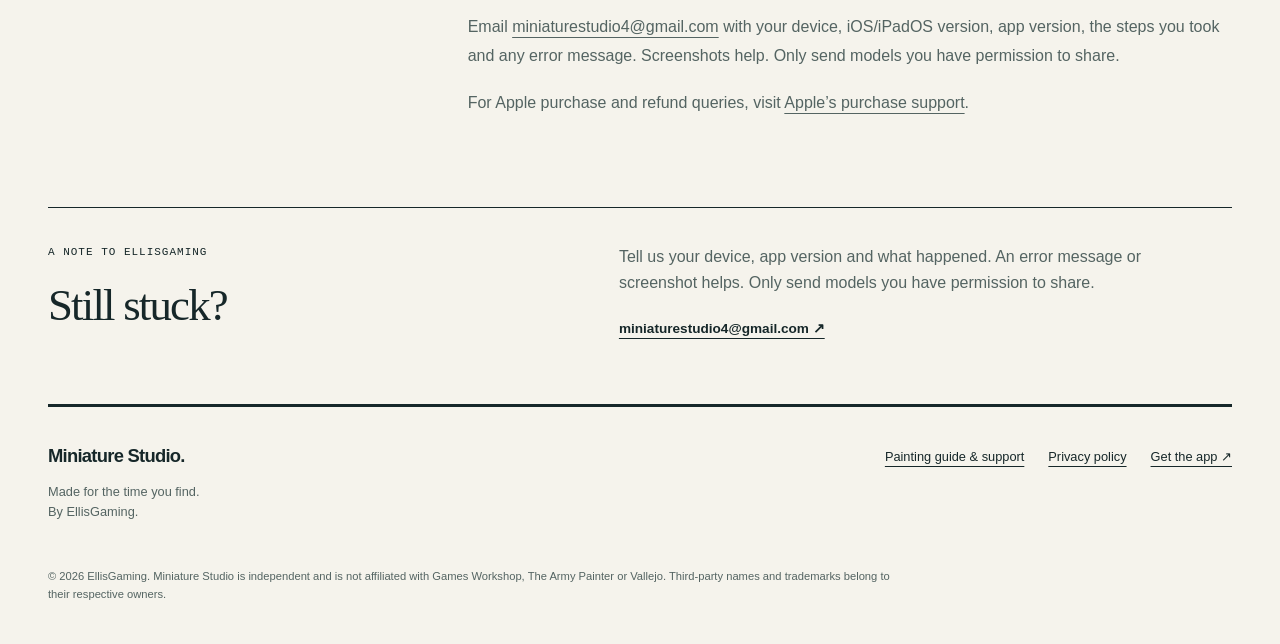
==== commit 49f42ce1: "UI Update" ====
--- a/help/index.html
+++ b/help/index.html
@@ -9,7 +9,99 @@
   <meta property="og:type" content="website"><meta property="og:title" content="Help &amp; painting guide — Miniature Studio">
   <meta property="og:description" content="Start painting, learn the controls, mix colours, export models and get help with Miniature Studio."><meta property="og:url" content="https://miniature-studio.co.uk/help/">
   <meta property="og:image" content="https://miniature-studio.co.uk/assets/social-preview.png">
-  <link rel="icon" href="../assets/icon.png"><link rel="stylesheet" href="../style.css">
+  <link rel="icon" href="../assets/icon.png">
+  <style data-studio-page-styles>:root{--ink:#162729;--muted:#546462;--paper:#f5f3ec;--mint:#81e1c9;--line:#bdc8bf;--dark:#101b1d}
+*{box-sizing:border-box}html{scroll-behavior:smooth;scroll-padding-top:24px}body{margin:0;background:var(--paper);color:var(--ink);font-family:-apple-system,BlinkMacSystemFont,'Segoe UI',sans-serif;line-height:1.6}a{color:inherit;text-underline-offset:5px}button,input,select{font:inherit}a,button,input,select,summary{-webkit-tap-highlight-color:transparent}a:focus-visible,button:focus-visible,input:focus-visible,select:focus-visible,summary:focus-visible{outline:3px solid #21876c;outline-offset:5px}img{display:block;max-width:100%}h1,h2,h3,p,figure{margin:0}h1,h2,h3{line-height:1.06}p+p{margin-top:18px}.wrap{width:min(1340px,calc(100% - 96px));margin-inline:auto}.section{padding-block:100px}.small{font-size:.8rem;color:var(--muted)}.text-link{font-size:.85rem;font-weight:650;display:inline-block;margin-top:22px}.eyebrow,.issue-line,.cover-spec,.margin-note>span,.workspace-caption>span,.chapter>span,.desk-heading>span,.contact-heading>span,.register-label,.travel-note>span,.platform-label{font:11px/1.5 ui-monospace,SFMono-Regular,Consolas,monospace;letter-spacing:.09em}
+.cover{background:var(--dark);color:var(--paper);padding-bottom:0}.header{display:flex;justify-content:space-between;align-items:center;gap:30px;padding-block:28px;border-bottom:1px solid #71877d55}.brand{display:flex;align-items:center;gap:12px;text-decoration:none;font-weight:750;font-size:1.15rem;line-height:1;letter-spacing:-.04em}.brand img{border-radius:9px}nav{display:flex;flex-wrap:wrap;gap:26px;font-size:.8rem}nav a{text-decoration:none;padding-block:10px}.issue-line{display:flex;justify-content:space-between;gap:24px;color:#bed0c5;padding-block:26px}.issue-line a{color:var(--mint)}.cover-story h1{font-size:clamp(65px,9.5vw,148px);font-weight:680;letter-spacing:-.055em;line-height:.97;padding:32px 0 48px}.cover-story h1 span{color:#bed0c5}.cover-story h1 em{font-family:Georgia,serif;color:var(--mint);font-weight:400;letter-spacing:-.065em}.cover-bottom{display:grid;grid-template-columns:1.5fr 1fr;gap:70px;padding-bottom:48px}.cover-bottom>p{font-size:clamp(16px,1.6vw,21px);color:#d2dbd3;max-width:640px}.cover-bottom>div{border-left:1px solid #577068;padding-left:34px;font-size:.9rem;display:flex;align-items:center;justify-content:space-between;gap:24px}.button{display:inline-flex;align-items:center;justify-content:center;min-height:48px;padding:13px 20px;text-decoration:none;font-size:.83rem;font-weight:700;border:1px solid currentColor;line-height:1.4}.primary{background:var(--mint);color:var(--dark);border-color:var(--mint)}.button:hover{filter:brightness(.94)}.cover-spec{display:flex;justify-content:space-between;gap:20px;border-top:1px solid #71877d55;padding:20px 0;color:#bed0c5;font-size:10px}
+.opening-spread{display:grid;grid-template-columns:.6fr 1.65fr 1fr;gap:40px;padding:85px 0 100px;align-items:start}.margin-note{border-top:3px solid var(--ink);padding-top:18px}.margin-note p{font:italic 1.4rem/1.3 Georgia,serif;margin:30px 0}.margin-note a{font-size:.75rem}.workspace-stage{min-width:0;padding-top:30px;position:relative}.ruler{height:12px;margin-bottom:30px;background:repeating-linear-gradient(90deg,var(--line) 0 1px,transparent 1px 12px);border-bottom:1px solid var(--line)}.workspace-caption{display:grid;grid-template-columns:1fr 1fr;gap:20px;border-bottom:1px solid var(--line);padding:28px 0}.workspace-caption p{font-size:.8rem;color:var(--muted)}.workspace-notes{padding-top:65px}.workspace-notes h2{font:2.8rem/1.1 Georgia,serif;letter-spacing:-.04em;margin-bottom:26px}.workspace-notes>p{font-size:.9rem;color:var(--muted)}#hero-phone{width:150px;margin:30px auto}.device-frame{padding:10px;background:#172225;border:1px solid #627269;border-radius:24px;box-shadow:0 7px 0 #bac6bb;max-width:100%;margin:auto}.device-screen{overflow:hidden;border-radius:15px;background:#d1dbcb}.device-screen img{width:100%;height:auto}.device-iphone{padding:7px;border-radius:27px;max-width:240px}.device-iphone .device-screen{border-radius:21px}.image-placeholder{aspect-ratio:3/4;display:flex;flex-direction:column;align-items:center;justify-content:center;text-align:center;padding:24px;background:#d1dbcb;color:#284638;background-image:linear-gradient(90deg,transparent calc(50% - .5px),#819b8528 50%,transparent calc(50% + .5px)),linear-gradient(transparent calc(50% - .5px),#819b8528 50%,transparent calc(50% + .5px))}.image-placeholder:before{content:'[ IMAGE ]';font:10px monospace;letter-spacing:.15em;margin-bottom:20px}.image-placeholder strong{font:normal clamp(1.1rem,2.3vw,2.1rem)/1.1 Georgia,serif;max-width:240px}.image-placeholder span{font:10px/1.5 monospace;max-width:180px;margin-top:22px}.device-iphone .image-placeholder{aspect-ratio:9/19.5;background-color:#e1d9c8;padding:14px}.device-iphone .image-placeholder strong{font-size:1.15rem}.device-iphone .image-placeholder span{font-size:9px}
+.process{border-top:1px solid var(--ink);display:grid;grid-template-columns:1fr 1.3fr;gap:60px}.chapter{max-width:390px}.chapter h2,.desk-heading h2,.contact-heading h2,.session-film h2{font:clamp(2.8rem,4.8vw,4.5rem)/1.03 Georgia,serif;letter-spacing:-.05em;margin:30px 0}.chapter>p{color:var(--muted)}.process-list{list-style:none;padding:0;margin:0}.process-list li{display:grid;grid-template-columns:60px 1fr;gap:20px;border-top:1px solid var(--line);padding:28px 0}.process-list li>span{font:italic 2.2rem Georgia,serif;color:#5f7e6f}.process-list h3{font-size:1.45rem;letter-spacing:-.035em;margin-bottom:12px}.process-list p{font-size:.93rem;color:var(--muted)}.process-list small{display:block;font:10px monospace;letter-spacing:.08em;margin-top:18px}.gesture-note{grid-column:1/-1;display:flex;gap:35px;border-block:1px solid var(--line);padding:22px 0;font-size:.85rem}.gesture-note strong{white-space:nowrap}.gesture-note p{max-width:780px;color:var(--muted)}
+.paint-desk{background:#e5e6da;border-block:1px solid var(--line)}.desk-heading{display:grid;grid-template-columns:.65fr 1.5fr 1fr;gap:35px;align-items:end;margin-bottom:60px}.desk-heading>span{align-self:start}.desk-heading h2{margin:0}.desk-heading>p{font-size:.85rem;color:var(--muted)}.desk-layout{display:grid;grid-template-columns:1fr 1.2fr;gap:90px}.paint-register{min-width:0}.register-label{border-bottom:3px solid var(--ink);padding-bottom:16px}.paint-register article{display:grid;grid-template-columns:30px 1fr;gap:10px 20px;padding:25px 0;border-bottom:1px solid #aebbae}.paint-register article>span{font:11px monospace;padding-top:7px}.paint-register h3{font-size:1.8rem;letter-spacing:-.05em}.paint-register article p{grid-column:2;font-size:.85rem;color:var(--muted)}.paint-register>.small{margin-top:24px;max-width:400px}
+.mixing-note{background:#fbfaf4;border:1px solid #9dac9d;padding:30px;min-width:0;box-shadow:7px 7px 0 #c5cec0}.mixing-note figcaption{border-bottom:1px solid var(--line);padding-bottom:22px}.mixing-note figcaption>span{display:block;font:10px monospace;letter-spacing:.1em;color:var(--muted)}.mixing-note figcaption strong{display:block;font:2rem Georgia,serif;margin:12px 0}.mixing-note figcaption small{font-size:.7rem;color:var(--muted)}.mix-ingredients{display:grid;grid-template-columns:minmax(0,1fr) 20px minmax(0,1fr);gap:12px;text-align:center;align-items:start;margin:28px 0}.paint-daub{display:block;height:60px;width:76px;background:var(--swatch);margin:0 auto 16px;border-radius:48% 43% 39% 46%;border:1px solid #16272920}.mix-ingredients strong,.mix-ingredients small,.mix-ingredients div>span:last-child{display:block}.mix-ingredients strong{font-size:.9rem;line-height:1.3}.mix-ingredients small{font-size:.7rem;color:var(--muted);margin:5px 0}.mix-ingredients div>span:last-child{font:italic 1rem Georgia,serif}.mix-plus{font:2rem Georgia,serif;padding-top:13px}.mix-paint-choices{display:grid;grid-template-columns:1fr 1fr;gap:16px;margin:20px 0}.mix-paint-choices select{display:block;width:100%;min-width:0;min-height:48px;padding:9px;background:#fbfaf4;color:var(--ink);border:1px solid #9dac9d;border-radius:0;font-size:16px}.mix-paint-choices label{min-width:0}#mix-demo-controls label{font-size:.8rem;font-weight:600}#mix-demo-controls>label{display:flex;justify-content:space-between}#mix-ratio{width:100%;height:44px;accent-color:#31564e}.ratio-endpoints{display:flex;justify-content:space-between;font-size:.7rem;color:var(--muted)}.mix-result{display:flex;align-items:center;gap:25px;padding:24px 0;margin:22px 0;border-block:1px solid var(--line)}.mixed-stroke{background:var(--mixed);width:45%;height:85px;display:block;border-radius:3% 15% 7% 9%}.mix-result div>span{font:10px monospace}.mix-result strong{font:italic 1.4rem Georgia,serif;display:block;margin:8px 0}.mix-result code{font-size:.75rem}#mix-demo-note{font-size:.72rem;color:var(--muted)}
+.session-film{display:grid;grid-template-columns:1fr 1.8fr;gap:70px;align-items:center}.session-film p{font-size:.9rem;color:var(--muted)}.video-placeholder{min-height:330px;border:1px solid #6d8377;background:#20342e;color:#f5f3ec;display:flex;flex-direction:column;justify-content:center;padding:45px}.video-placeholder>span{font:11px monospace;letter-spacing:.12em;color:#b8cec0}.video-placeholder strong{font:italic 2.8rem/1.05 Georgia,serif;margin:30px 0;max-width:400px}.video-placeholder p{color:#b8cec0;font-size:.8rem}#painting-video video{display:block;width:100%;max-height:650px;background:var(--dark)}.video-transcript{margin-top:20px}
+.gallery-section{background:var(--dark);color:var(--paper)}.contact-heading{display:grid;grid-template-columns:.65fr 1.5fr 1fr;gap:35px;align-items:end;margin-bottom:50px}.contact-heading h2{margin:0}.contact-heading>span{align-self:start;color:var(--mint)}.contact-heading>p{font-size:.9rem;color:#bed0c5}.gallery-grid{display:grid;grid-template-columns:repeat(4,minmax(0,1fr));border-left:1px solid #71877d55;border-top:1px solid #71877d55}.gallery-item{padding:22px;border-right:1px solid #71877d55;border-bottom:1px solid #71877d55;min-width:0}.gallery-item:first-child{grid-column:span 2;grid-row:span 2}.gallery-stage{font:10px/1.5 monospace;color:#b9c9bd;letter-spacing:.06em;margin-bottom:24px}.gallery-item button,.gallery-slot{width:100%;display:block;border:0;background:transparent;padding:6px 10px 20px}.gallery-item button{cursor:zoom-in}.gallery-item .device-frame{max-width:200px;box-shadow:none;padding:6px;border-radius:17px}.gallery-item:first-child .device-frame{max-width:360px}.gallery-item .device-screen{border-radius:11px}.gallery-item .device-iphone{max-width:125px}.gallery-item .image-placeholder{padding:15px}.gallery-item .image-placeholder strong{font-size:1.2rem}.gallery-item:first-child .image-placeholder strong{font-size:2rem}.gallery-item .image-placeholder span{font-size:9px}.gallery-item figcaption strong{display:block;font-size:.85rem;line-height:1.3}.gallery-item figcaption span{display:block;font:italic .9rem/1.4 Georgia,serif;color:#b9c9bd;margin-top:8px}.gallery-section .small{color:#b9c9bd;margin-top:22px}
+.travel-note{display:grid;grid-template-columns:.65fr 1.5fr 1fr;gap:35px;padding-block:80px;border-bottom:1px solid var(--ink)}.travel-note>p{font:italic clamp(2rem,3.6vw,3.3rem)/1.12 Georgia,serif;letter-spacing:-.04em}.travel-note>div{font-size:.9rem;color:var(--muted)}
+.section-heading{display:grid;grid-template-columns:1.5fr 1fr;gap:40px;align-items:end;margin-bottom:40px}.section-heading h2{font:clamp(2.5rem,4vw,3.8rem)/1.05 Georgia,serif;letter-spacing:-.04em;margin-top:20px}.section-heading>p{color:var(--muted);font-size:.9rem}.release-grid{display:grid;grid-template-columns:1.3fr 1fr;border-block:1px solid var(--ink)}.release-card{padding:36px 40px 36px 0}.release-card+.release-card{padding-left:40px;border-left:1px solid var(--line)}.release-card h3{font-size:2rem;margin:20px 0}.release-card>p{font-size:.9rem}.release-card .release-date{font-size:1.4rem}.release-card .price{font:3.5rem Georgia,serif;margin:30px 0}.price small{display:block;font:11px/1.5 monospace;margin-top:8px;color:var(--muted)}.availability{color:var(--muted)}.faq{padding-top:0;display:grid;grid-template-columns:1fr 1.5fr;gap:0 60px}.faq>.eyebrow{grid-column:1}.faq>h2{grid-column:1;grid-row:2/9;font:2.7rem/1.05 Georgia,serif;letter-spacing:-.04em;max-width:280px;margin-top:25px}.faq details{grid-column:2;border-bottom:1px solid var(--line);padding:20px 0}.faq details:first-of-type{grid-row:1/3}.faq summary{cursor:pointer;font-size:.95rem;font-weight:600}.faq details p{font-size:.88rem;color:var(--muted);margin-top:16px}.footer{border-top:3px solid var(--ink);display:grid;grid-template-columns:1fr 1fr;gap:30px;padding-block:40px}.footer>div:nth-child(2){display:flex;gap:24px;flex-wrap:wrap;justify-content:end;align-content:start;font-size:.8rem}.footer p{font-size:.8rem;color:var(--muted);margin-top:16px}.footer .legal{grid-column:1/-1;font-size:.7rem;max-width:850px}#social-links{display:flex;gap:20px}.prose{max-width:760px;margin:70px auto 100px}.prose h1{font:clamp(2.8rem,6vw,4rem)/1.1 Georgia,serif;letter-spacing:-.05em;margin-bottom:30px}.prose h2{font-size:1.5rem;margin:35px 0 16px}.prose p{color:var(--muted)}.prose .button{margin-top:25px}.prose>.eyebrow{margin-bottom:20px}dialog{max-width:95vw;max-height:95vh;padding:24px;background:var(--paper);border:1px solid var(--line)}dialog::backdrop{background:#101b1dee}dialog img{max-width:85vw;max-height:78vh;width:auto;height:auto;margin:auto;object-fit:contain}.close{display:block;margin-left:auto;background:none;border:0;font-size:2rem;min-width:44px;min-height:44px;cursor:pointer}dialog p{margin-top:20px}.skip{position:absolute;left:12px;top:-100px;z-index:5;background:var(--paper);color:var(--ink);padding:12px}.skip:focus{top:12px}[hidden]{display:none!important}
+@media(min-width:1500px){.cover-story h1{font-size:150px}}
+@media(max-width:1100px){.wrap{width:calc(100% - 64px)}.cover-bottom{gap:30px}.cover-bottom>div{display:block}.cover-bottom .button{margin-top:18px}.opening-spread{grid-template-columns:1.5fr 1fr;gap:35px}.margin-note{grid-column:1/-1;display:flex;justify-content:space-between;align-items:center;gap:25px}.margin-note p{margin:0;font-size:1.2rem}.workspace-notes{padding-top:55px}.desk-layout{gap:45px}.desk-heading,.contact-heading,.travel-note{grid-template-columns:1fr 1.5fr}.desk-heading>span,.contact-heading>span,.travel-note>span{grid-column:1/-1}.session-film{gap:35px}.gallery-grid{grid-template-columns:repeat(3,minmax(0,1fr))}.gallery-item:first-child{grid-row:auto}.faq{gap:0 30px}}
+@media(max-width:720px){.wrap{width:calc(100% - 40px)}.section{padding-block:60px}.header{gap:20px;align-items:start}.brand{font-size:1rem}.brand img{width:34px;height:34px}nav{max-width:200px;gap:4px 18px;justify-content:end;font-size:.72rem}.issue-line{display:block;font-size:9px}.issue-line a{display:block;margin-top:12px}.cover-story h1{font-size:clamp(58px,11.8vw,85px);padding:15px 0 32px}.cover-bottom{grid-template-columns:1fr;gap:25px}.cover-bottom>div{border-left:0;border-top:1px solid #71877d55;padding:22px 0 0;display:flex;font-size:.8rem}.cover-bottom .button{margin:0}.cover-spec{display:grid;grid-template-columns:1fr 1fr;font-size:9px;gap:12px}.opening-spread{grid-template-columns:1fr;padding-block:45px 60px}.margin-note{display:block}.margin-note p{margin:18px 0}.workspace-stage{padding-top:0}.workspace-stage .device-frame{max-width:420px}.workspace-caption{grid-template-columns:1fr 1fr}.workspace-notes{padding-top:10px;display:grid;grid-template-columns:1fr 135px;gap:20px}.workspace-notes h2,.workspace-notes>p{grid-column:1}.workspace-notes h2{font-size:2.3rem;margin:0}.workspace-notes>p{margin:0}.workspace-notes #hero-phone{grid-column:2;grid-row:1/5;width:130px;margin:0}.workspace-notes .small{grid-column:1/-1}.process{grid-template-columns:1fr;gap:30px}.chapter{max-width:none}.chapter h2{font-size:3.3rem}.process-list li{grid-template-columns:40px 1fr;gap:15px}.gesture-note{display:block;margin-top:0}.gesture-note p{margin-top:12px}.desk-heading,.contact-heading,.travel-note{grid-template-columns:1fr;gap:24px}.desk-heading h2,.contact-heading h2{font-size:3.2rem}.desk-heading{margin-bottom:35px}.desk-layout{grid-template-columns:1fr;gap:40px}.paint-register article{padding:20px 0}.paint-register h3{font-size:1.6rem}.mixing-note{padding:24px;box-shadow:4px 4px 0 #c5cec0}.session-film{grid-template-columns:1fr;gap:30px}.session-film h2{margin:20px 0}.video-placeholder{min-height:280px;padding:28px}.video-placeholder strong{font-size:2.3rem}.gallery-grid{grid-template-columns:1fr 1fr}.gallery-item{padding:16px}.gallery-item:first-child{grid-column:span 2}.gallery-item .image-placeholder strong{font-size:1rem}.gallery-item .image-placeholder span{font-size:8px}.gallery-item button,.gallery-slot{padding:0 0 18px}.travel-note{padding-block:55px}.travel-note>div{max-width:440px}.section-heading{grid-template-columns:1fr;gap:20px}.release-grid{grid-template-columns:1fr}.release-card{padding:30px 0}.release-card+.release-card{border-left:0;border-top:1px solid var(--line);padding:30px 0}.faq{display:block;padding-top:0}.faq>h2{margin:20px 0 30px;max-width:none}.footer{grid-template-columns:1fr}.footer>div:nth-child(2){justify-content:start;gap:20px}.footer .legal{grid-column:1}.prose{margin-top:40px}}
+@media(max-width:380px){.wrap{width:calc(100% - 32px)}nav{gap:2px 12px;max-width:155px;font-size:.68rem}.cover-story h1{font-size:54px}.cover-bottom>div{display:block}.cover-bottom .button{margin-top:18px}.workspace-notes{grid-template-columns:1fr}.workspace-notes #hero-phone{grid-column:1;grid-row:auto;margin:auto}.mixing-note{padding:18px}.mix-paint-choices{grid-template-columns:1fr}.gallery-item{padding:12px}.gallery-item .image-placeholder{padding:10px}.gallery-stage{font-size:9px}.gallery-item figcaption strong{font-size:.8rem}}
+.device-screen video{display:block;width:100%;height:auto;object-fit:contain;background:var(--dark)}
+/* Device shells surround the capture; nothing is drawn over app content. */
+.device-frame{position:relative;background:linear-gradient(135deg,#535858,#171a1b 25%,#34393a 80%,#777e7d);border:1px solid #8a9290;box-shadow:0 2px 0 #090c0d,0 16px 32px #0003;padding:12px;border-radius:24px}
+.device-screen{border:1px solid #080a0b;background:#000;border-radius:12px;overflow:hidden}
+.device-screen img{display:block;width:100%;height:auto;object-fit:contain;border-radius:0}
+.device-frame:before{content:'';position:absolute;right:-4px;top:18%;height:8%;width:3px;background:#697170;border-radius:0 2px 2px 0}
+.device-ipad{padding:14px;border-radius:24px}
+.device-iphone{padding:9px;border-radius:32px}
+.device-iphone .device-screen{border-radius:23px}
+.device-duo{padding:11px;border-radius:25px;box-shadow:inset 3px 0 #929997,0 2px 0 #080a0b,0 16px 32px #0003}
+.device-duo:after{content:'';position:absolute;left:-4px;top:44%;height:12%;width:4px;background:#777f7d;border-radius:3px 0 0 3px}
+.gallery-item .device-switch{display:flex;flex-wrap:wrap;gap:8px;margin:0 0 24px}
+.gallery-item .device-switch button{display:inline-block;width:auto;padding:8px 12px;border:1px solid #71877d88;border-radius:20px;font:12px/1.2 inherit;color:var(--paper);cursor:pointer}
+.gallery-item .device-switch button[aria-pressed=true]{background:var(--mint);color:var(--dark);border-color:var(--mint)}
+.device-switch button:focus-visible,.screenshot-open:focus-visible{outline:3px solid var(--mint);outline-offset:5px}
+.gallery-item .screenshot-open{height:560px;display:flex;align-items:center;justify-content:center}
+.gallery-item .screenshot-open .device-frame{width:350px;max-width:100%;padding:10px;border-radius:23px;box-shadow:0 12px 25px #0005}
+.gallery-item .screenshot-open .device-iphone{width:231px;border-radius:30px;padding:8px}
+.gallery-item .screenshot-open .device-iphone .device-screen{border-radius:21px}
+.gallery-item .screenshot-open .device-duo{box-shadow:inset 3px 0 #929997,0 12px 25px #0005}
+#lightbox{width:min(94vw,1100px);max-height:94dvh;padding:48px 24px 20px;background:var(--dark);color:var(--paper)}
+#lightbox-media .device-frame{width:fit-content;max-width:100%;box-shadow:none}
+#lightbox-media .device-screen img{width:auto;max-width:100%;height:auto;max-height:calc(94dvh - 160px);object-fit:contain}
+#lightbox .close{position:absolute;right:10px;top:4px;z-index:2;color:var(--paper)}
+@media(max-width:720px){.gallery-item .screenshot-open{height:460px}.gallery-item .screenshot-open .device-frame{width:290px}.gallery-item .screenshot-open .device-iphone{width:192px}#lightbox{padding-inline:12px}}
+.recording-placeholder:before{content:'[ VIDEO ]'}
+.video-error{padding:16px;font-size:.8rem;color:var(--ink)}
+/* Larger pictures, earlier in the visit. */
+.gallery-grid{grid-template-columns:repeat(2,minmax(0,1fr))}
+.gallery-item:first-child{grid-column:auto;grid-row:auto}
+.gallery-item{padding:32px}
+.gallery-item .device-frame,.gallery-item:first-child .device-frame{max-width:460px}
+.gallery-item .device-iphone{max-width:250px}
+.gallery-item figcaption strong{font-size:1.05rem}
+.gallery-item .image-placeholder strong{font-size:1.8rem}
+.gallery-item .image-placeholder span{font-size:11px}
+.launch-reminder{position:fixed;right:24px;bottom:24px;z-index:20;width:min(410px,calc(100% - 32px));max-height:calc(100dvh - 32px);overflow:auto;background:var(--paper);color:var(--ink);padding:30px;border:1px solid #799687;border-top:5px solid var(--mint);box-shadow:0 12px 45px #101b1d55}
+.launch-reminder .eyebrow{padding-right:24px;font-size:10px}
+.launch-reminder h2{font:2rem/1.1 Georgia,serif;margin:20px 0 16px;letter-spacing:-.04em}
+.launch-reminder>p:not(.eyebrow){font-size:.9rem}
+.launch-reminder .button{width:100%;margin:22px 0 14px}
+.launch-reminder p.small{font-size:.74rem;margin:0}
+.reminder-close{position:absolute;top:8px;right:8px;width:44px;height:44px;border:0;background:transparent;font-size:1.7rem;cursor:pointer}
+.reminder-later{background:none;border:0;text-decoration:underline;text-underline-offset:4px;min-height:44px;padding:12px 0 0;font-size:.8rem;cursor:pointer;color:var(--muted)}
+@media(max-width:720px){.gallery-grid{grid-template-columns:1fr}.gallery-item{padding:24px}.gallery-item .device-frame{max-width:420px}.gallery-item .device-iphone{max-width:230px}.launch-reminder{right:16px;bottom:16px;padding:24px}}
+@media(prefers-reduced-motion:reduce){html{scroll-behavior:auto}}
+/* The help desk: the same paper, ink and margin notes as the main site. */
+.information-cover{padding-block:42px 58px}
+.information-cover>.eyebrow{color:#bed0c5}
+.information-cover h1{font-size:clamp(54px,7vw,100px);font-weight:680;letter-spacing:-.055em;line-height:1.02;margin:32px 0}
+.information-cover h1 em{font-family:Georgia,serif;font-weight:400;color:var(--mint)}
+.information-intro{display:flex;justify-content:space-between;gap:36px;align-items:end;border-top:1px solid #71877d55;padding-top:26px}
+.information-intro p{max-width:580px;color:#d2dbd3;font-size:1.05rem}
+.information-intro .text-link{color:var(--mint);flex-shrink:0;margin:0}
+.information-page nav a[aria-current=page]{text-decoration:underline;text-decoration-color:var(--mint);text-decoration-thickness:2px}
+.information-layout{display:grid;grid-template-columns:minmax(200px,1fr) minmax(0,2.25fr);gap:80px;padding-block:64px 90px;align-items:start}
+.information-index{border-top:3px solid var(--ink);padding-top:18px}
+.information-index nav{display:flex;flex-direction:column;gap:0;max-width:none;margin:20px 0 28px}
+.information-index nav a{display:grid;grid-template-columns:24px 1fr;gap:10px;border-bottom:1px solid var(--line);padding:12px 0;line-height:1.4;font-size:.83rem}
+.information-index nav span{font:10px/1.8 ui-monospace,SFMono-Regular,Consolas,monospace;color:var(--muted)}
+.information-index nav a:hover{color:#216650}
+.information-body{max-width:780px;min-width:0}
+.information-body h2{font:clamp(1.65rem,2.7vw,2.3rem)/1.15 Georgia,serif;letter-spacing:-.035em;margin:42px 0 18px;padding-top:24px;border-top:1px solid var(--line);scroll-margin-top:28px}
+.information-body h2:first-child{margin-top:0}
+.information-body p,.information-body li{color:var(--muted);font-size:1rem;line-height:1.8}
+.information-body strong{color:var(--ink)}
+.information-body ul{padding-left:22px;margin-block:20px}
+.information-body li+li{margin-top:16px}
+.information-body a,.information-contact a{overflow-wrap:anywhere}
+.information-body>p:first-child{padding:20px 24px;background:#e5e6da;border-left:3px solid #5b8070;font-size:.9rem}
+.information-contact{display:grid;grid-template-columns:1fr 1.2fr;gap:60px;border-top:1px solid var(--ink);padding-block:36px 64px}
+.information-contact h2{font:clamp(2rem,3.5vw,3.2rem)/1.1 Georgia,serif;letter-spacing:-.04em;margin-top:20px}
+.information-contact p:not(.eyebrow){max-width:550px;color:var(--muted)}
+@media(max-width:1000px){.information-layout{gap:40px;grid-template-columns:minmax(180px,1fr) minmax(0,2fr)}}
+@media(max-width:720px){.information-cover{padding-block:28px 36px}.information-cover h1{font-size:clamp(48px,10vw,72px);margin-block:24px}.information-intro{display:block}.information-intro .text-link{margin-top:22px}.information-layout{display:block;padding-block:32px 54px}.information-index{margin-bottom:36px}.information-index nav{display:grid;grid-template-columns:1fr 1fr;gap:0 20px;justify-content:start}.information-index nav a{font-size:.8rem}.information-index>.small{max-width:440px}.information-contact{grid-template-columns:1fr;gap:24px}.information-page .header{align-items:center}.information-page .header nav{max-width:none;gap:4px 14px}}
+@media(max-width:380px){.information-index nav{grid-template-columns:1fr}.information-page .header{gap:12px}.information-page .header nav{gap:2px 10px;font-size:.7rem}}
+</style>
 </head>
 <body class="information-page">
 <a class="skip" href="#main">Skip to content</a>
@@ -21,7 +113,7 @@
   <div class="information-cover wrap">
     <p class="eyebrow">FIELD NOTES / HELP &amp; SUPPORT</p>
     <h1>Back to<br><em>painting.</em></h1>
-    <div class="information-intro"><p>Your first miniature, your next brushstroke, or a little help when something goes wrong. Start here.</p><a class="text-link" href="mailto:jakeellis5000@icloud.com?subject=Miniature Studio support">Email support ↗</a></div>
+    <div class="information-intro"><p>Your first miniature, your next brushstroke, or a little help when something goes wrong. Start here.</p><a class="text-link" href="mailto:miniaturestudio4@gmail.com?subject=Miniature Studio support">Email support ↗</a></div>
   </div>
 </div>
 <main id="main" class="information-layout wrap">
@@ -51,11 +143,11 @@
 <h2 id="if-saving-fails">If saving fails</h2>
 <p>Keep your project open, free some device storage and try saving again. Avoid force-closing or deleting the app while a save is pending.</p>
 <h2 id="tell-us-what-happened">Tell us what happened</h2>
-<p>Email <a href="mailto:jakeellis5000@icloud.com">jakeellis5000@icloud.com</a> with your device, iOS/iPadOS version, app version, the steps you took and any error message. Screenshots help. Only send models you have permission to share.</p>
+<p>Email <a href="mailto:miniaturestudio4@gmail.com">miniaturestudio4@gmail.com</a> with your device, iOS/iPadOS version, app version, the steps you took and any error message. Screenshots help. Only send models you have permission to share.</p>
 <p>For Apple purchase and refund queries, visit <a href="https://reportaproblem.apple.com/">Apple’s purchase support</a>.</p>
 </article>
 </main>
-<section class="information-contact wrap" aria-labelledby="contact-title"><div><p class="eyebrow">A NOTE TO ELLISGAMING</p><h2 id="contact-title">Still stuck?</h2></div><div><p>Tell us your device, app version and what happened. An error message or screenshot helps. Only send models you have permission to share.</p><a class="text-link" href="mailto:jakeellis5000@icloud.com">jakeellis5000@icloud.com ↗</a></div></section>
+<section class="information-contact wrap" aria-labelledby="contact-title"><div><p class="eyebrow">A NOTE TO ELLISGAMING</p><h2 id="contact-title">Still stuck?</h2></div><div><p>Tell us your device, app version and what happened. An error message or screenshot helps. Only send models you have permission to share.</p><a class="text-link" href="mailto:miniaturestudio4@gmail.com">miniaturestudio4@gmail.com ↗</a></div></section>
 <footer class="wrap footer"><div><a class="brand" href="../">Miniature Studio.</a><p>Made for the time you find.<br>By EllisGaming.</p></div><div><a href="../help/">Painting guide &amp; support</a><a href="../policy/">Privacy policy</a><a href="../#release">Get the app ↗</a></div><p class="legal">© 2026 EllisGaming. Miniature Studio is independent and is not affiliated with Games Workshop, The Army Painter or Vallejo. Third-party names and trademarks belong to their respective owners.</p></footer>
 </body>
 </html>
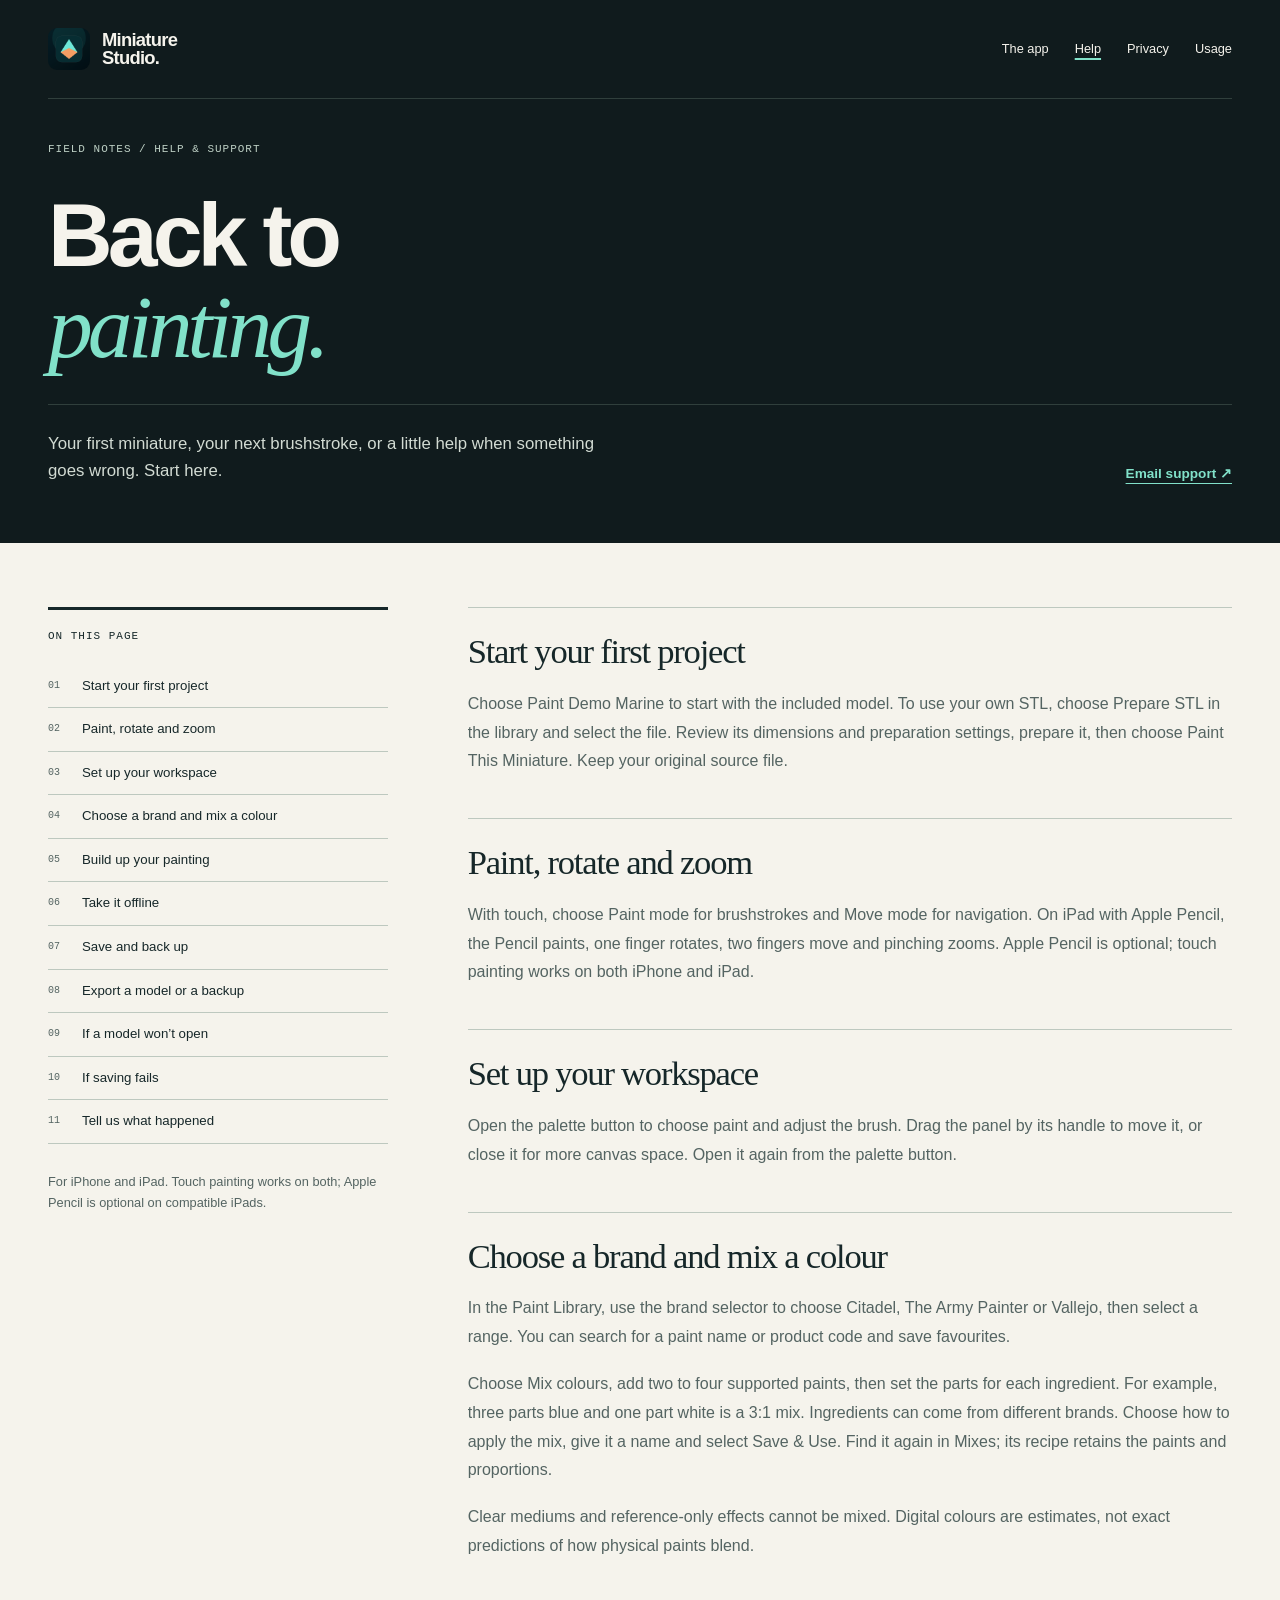
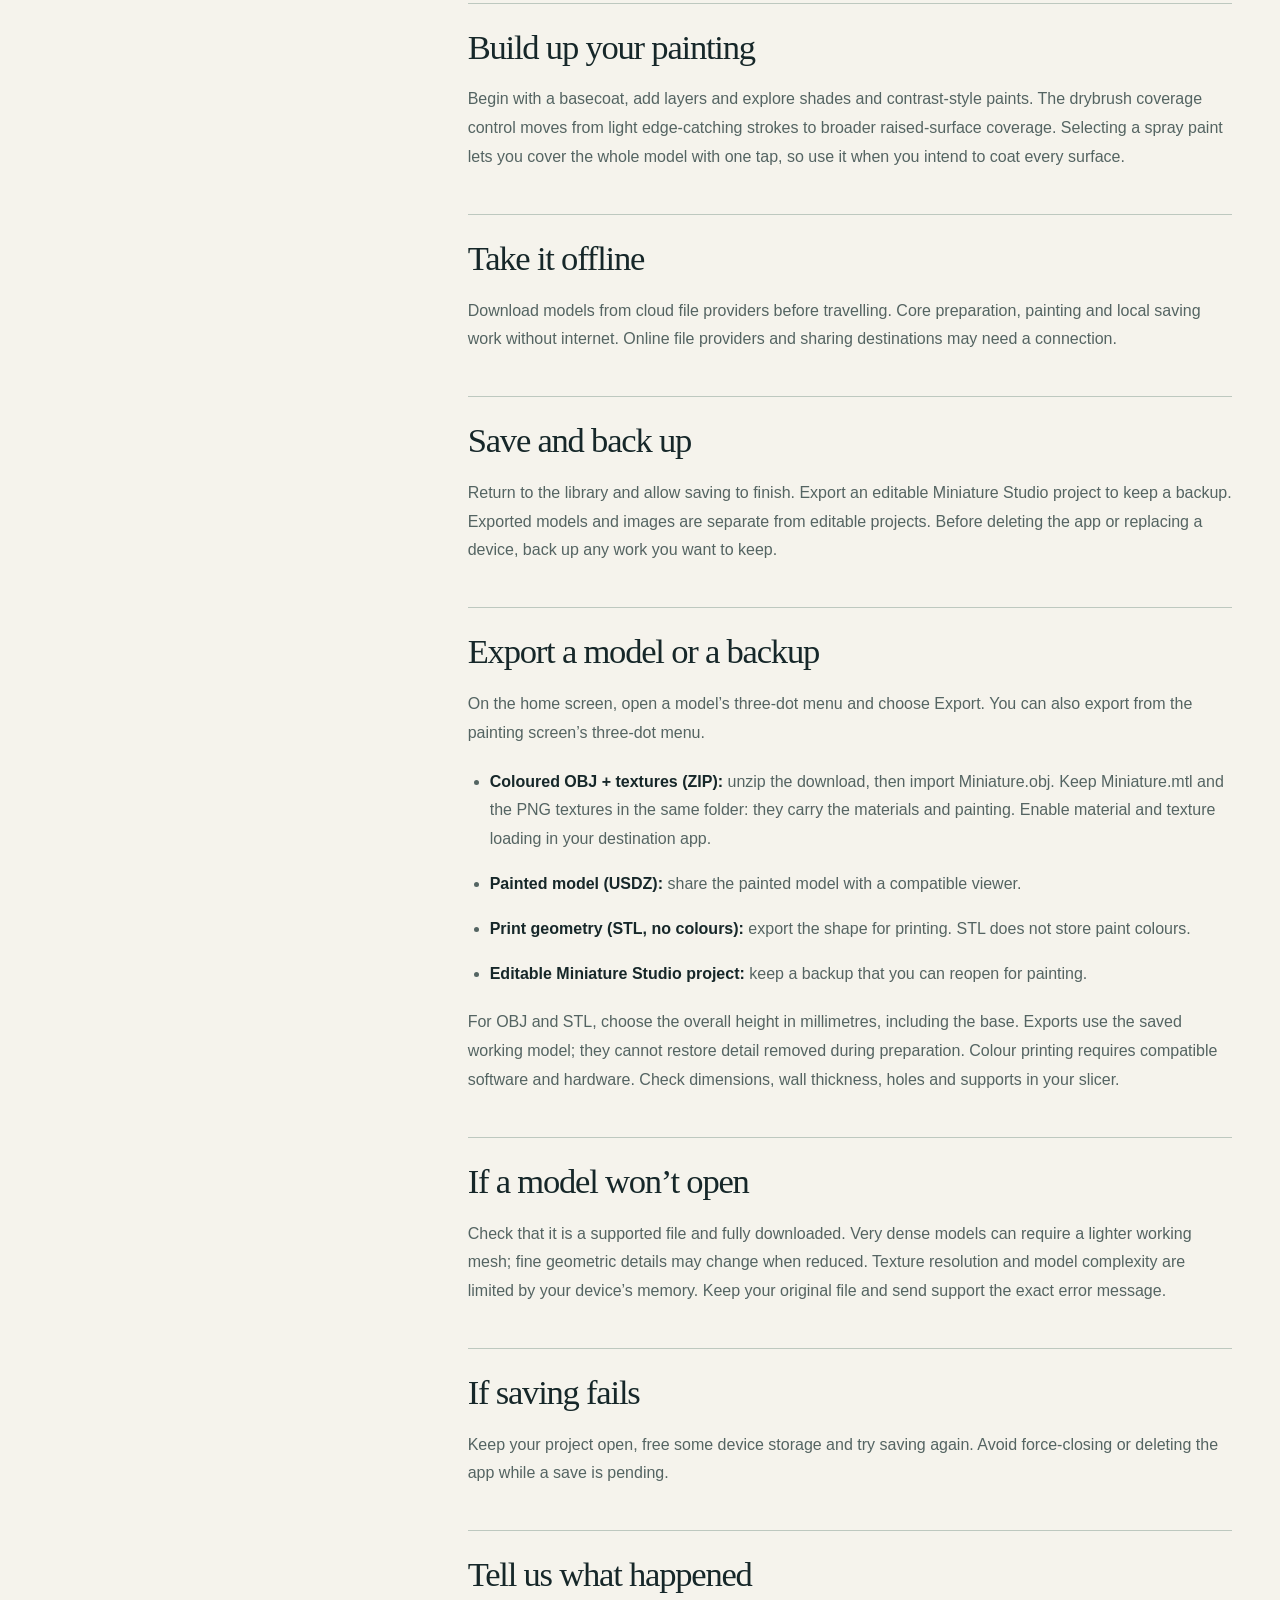
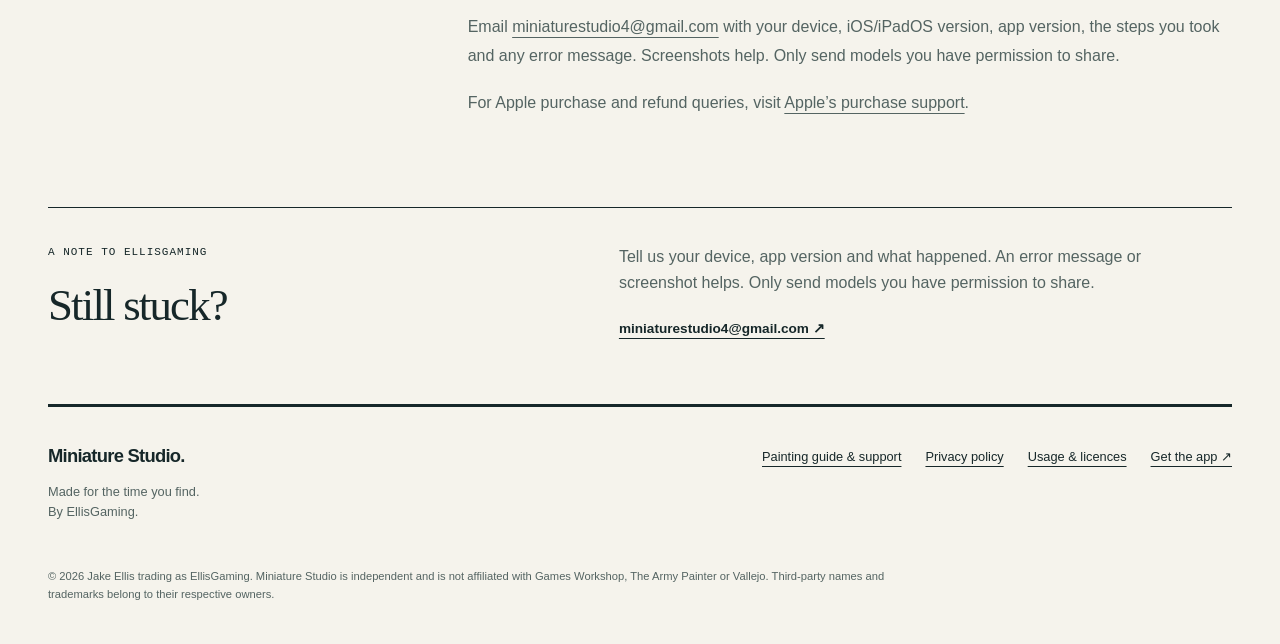
==== commit ea66f4a9: "Policy Updates" ====
--- a/help/index.html
+++ b/help/index.html
@@ -108,7 +108,7 @@
 <div class="cover">
   <header class="header wrap">
     <a class="brand" href="../"><img src="../assets/icon.png" width="42" height="42" alt=""><span>Miniature<br>Studio.</span></a>
-    <nav aria-label="Main navigation"><a href="../">The app</a><a href="../help/" aria-current="page">Help</a><a href="../policy/" >Privacy</a></nav>
+    <nav aria-label="Main navigation"><a href="../">The app</a><a href="../help/" aria-current="page">Help</a><a href="../policy/" >Privacy</a><a href="../usage/" >Usage</a></nav>
   </header>
   <div class="information-cover wrap">
     <p class="eyebrow">FIELD NOTES / HELP &amp; SUPPORT</p>
@@ -148,6 +148,6 @@
 </article>
 </main>
 <section class="information-contact wrap" aria-labelledby="contact-title"><div><p class="eyebrow">A NOTE TO ELLISGAMING</p><h2 id="contact-title">Still stuck?</h2></div><div><p>Tell us your device, app version and what happened. An error message or screenshot helps. Only send models you have permission to share.</p><a class="text-link" href="mailto:miniaturestudio4@gmail.com">miniaturestudio4@gmail.com ↗</a></div></section>
-<footer class="wrap footer"><div><a class="brand" href="../">Miniature Studio.</a><p>Made for the time you find.<br>By EllisGaming.</p></div><div><a href="../help/">Painting guide &amp; support</a><a href="../policy/">Privacy policy</a><a href="../#release">Get the app ↗</a></div><p class="legal">© 2026 EllisGaming. Miniature Studio is independent and is not affiliated with Games Workshop, The Army Painter or Vallejo. Third-party names and trademarks belong to their respective owners.</p></footer>
+<footer class="wrap footer"><div><a class="brand" href="../">Miniature Studio.</a><p>Made for the time you find.<br>By EllisGaming.</p></div><div><a href="../help/">Painting guide &amp; support</a><a href="../policy/">Privacy policy</a><a href="../usage/">Usage &amp; licences</a><a href="../#release">Get the app ↗</a></div><p class="legal">© 2026 Jake Ellis trading as EllisGaming. Miniature Studio is independent and is not affiliated with Games Workshop, The Army Painter or Vallejo. Third-party names and trademarks belong to their respective owners.</p></footer>
 </body>
 </html>
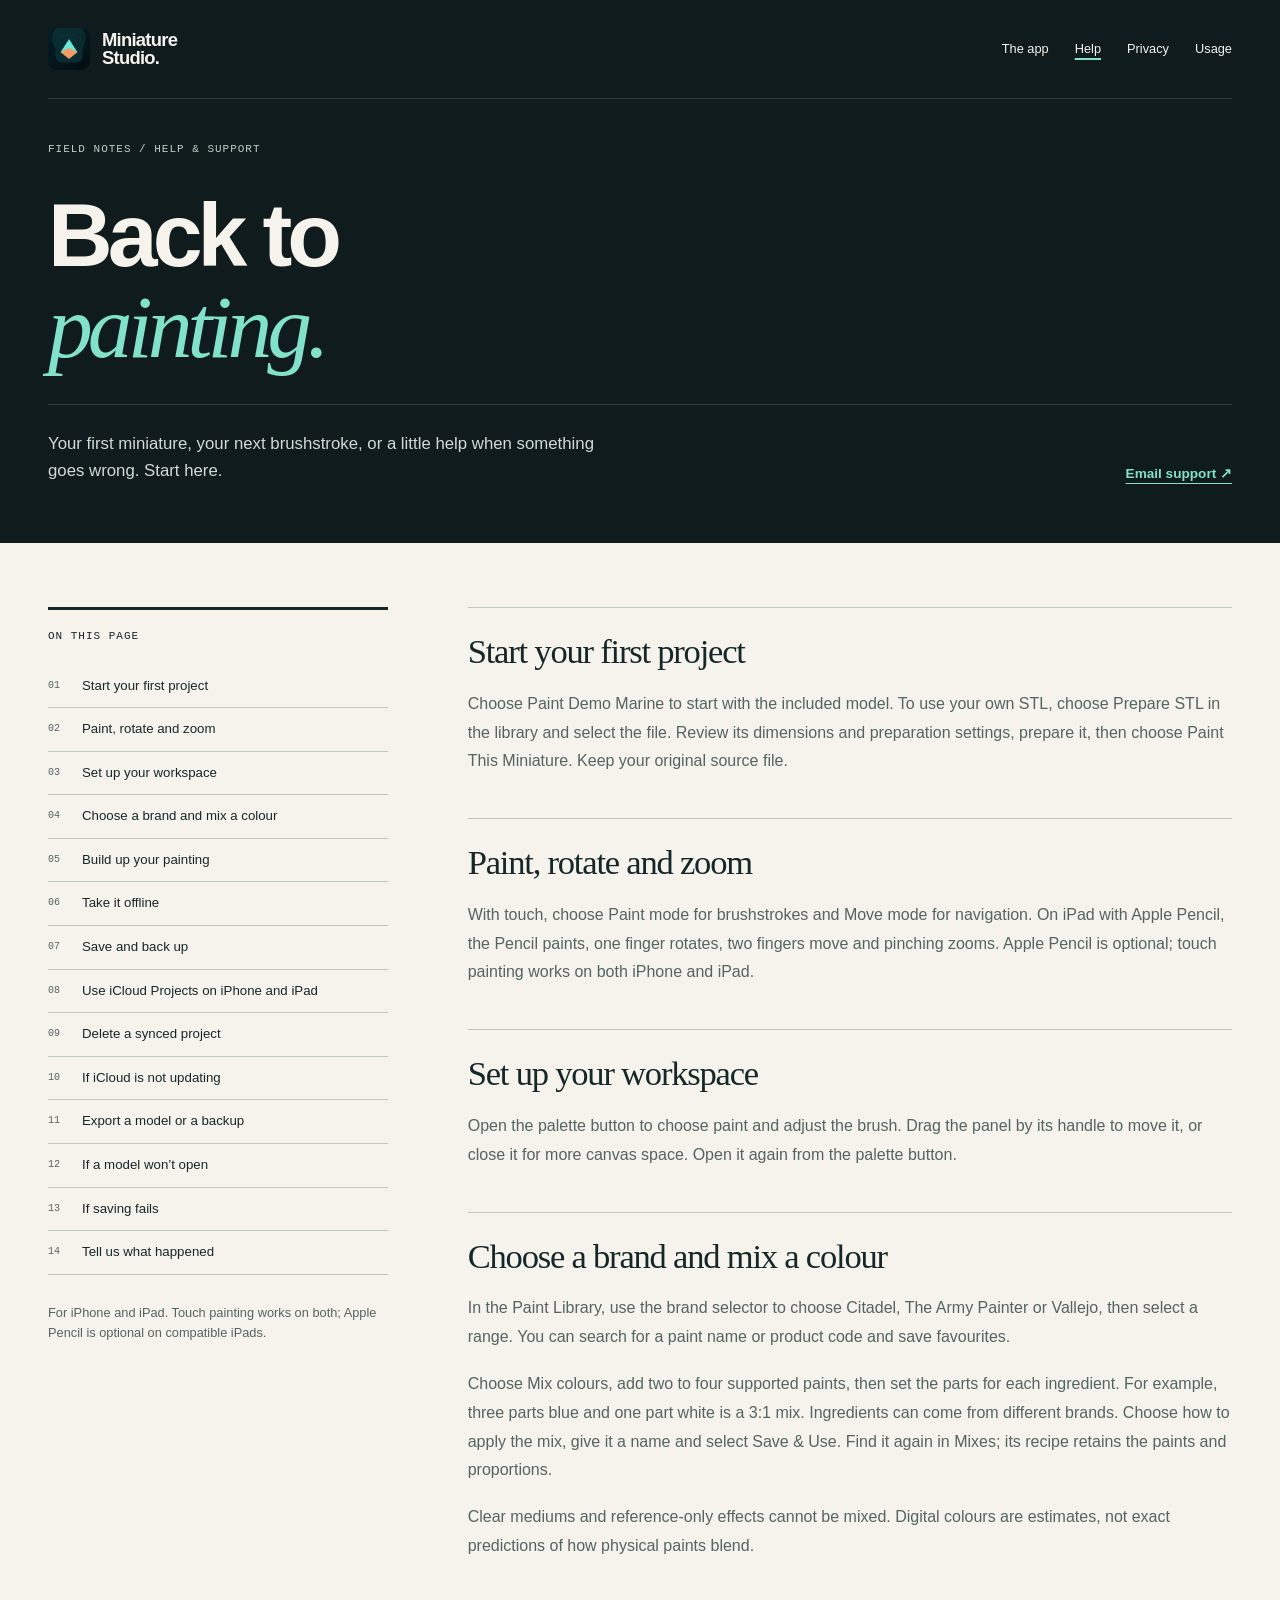
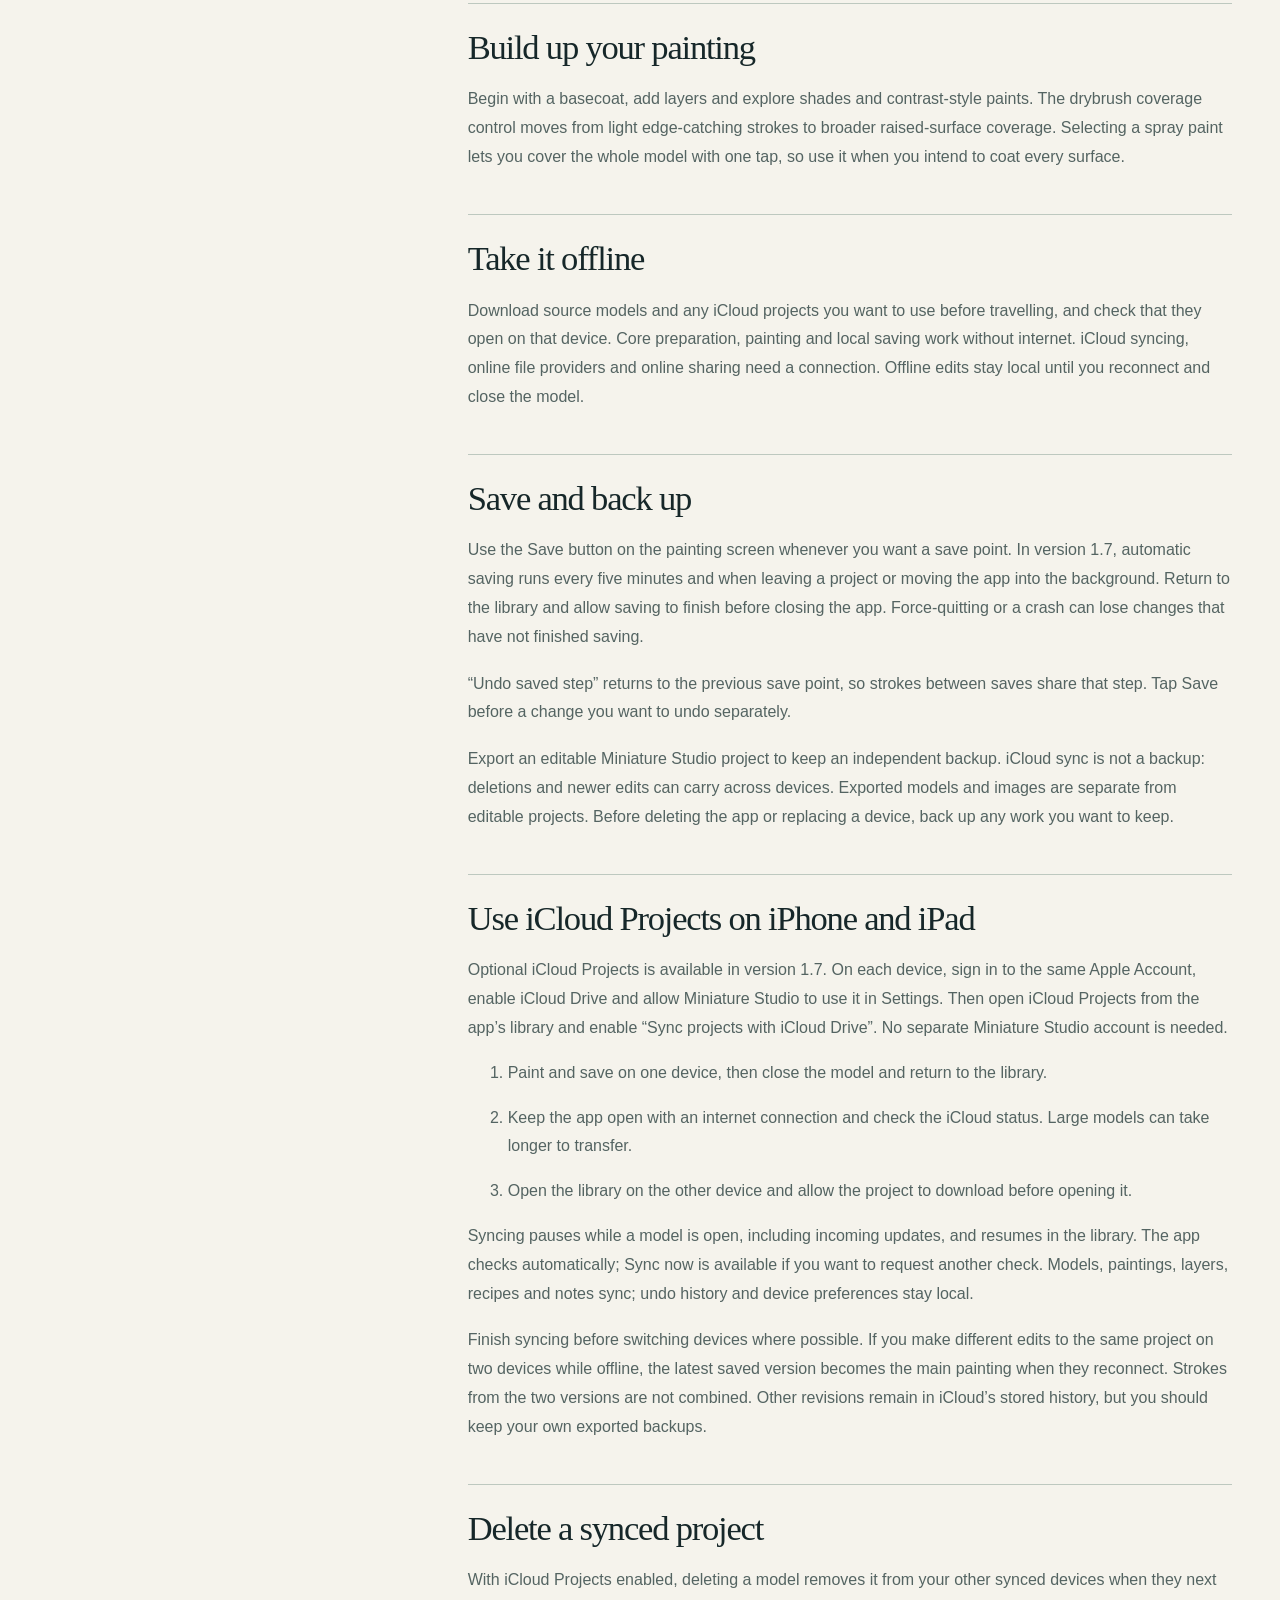
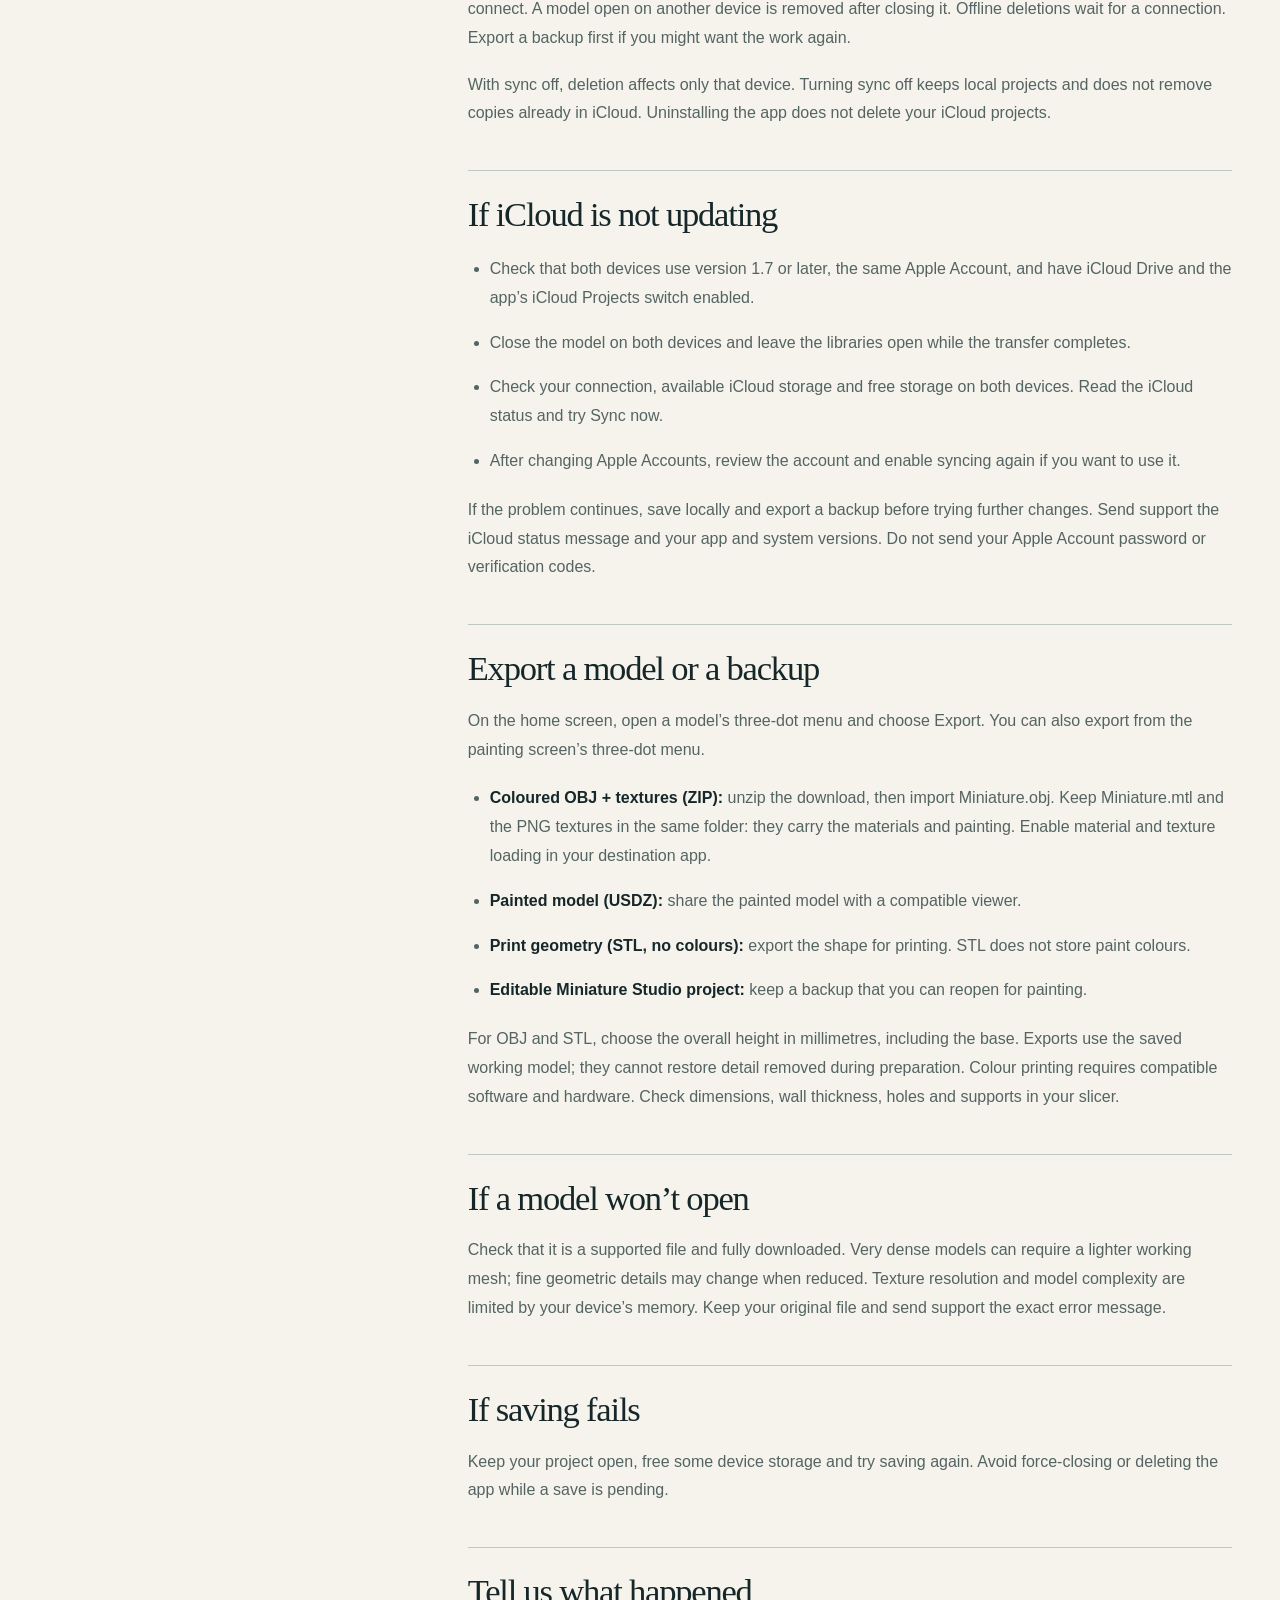
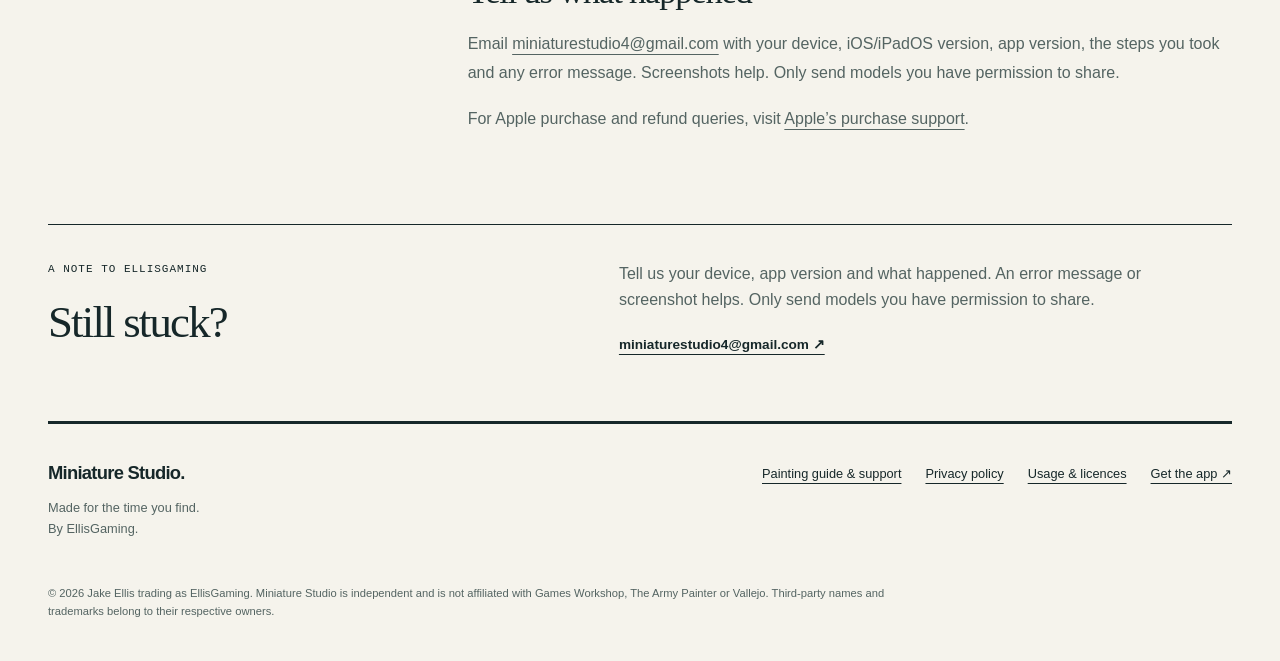
==== commit c8438abf: "Privcy Policy Changes For Icloud" ====
--- a/help/index.html
+++ b/help/index.html
@@ -3,11 +3,11 @@
 <head>
   <meta charset="utf-8"><meta name="viewport" content="width=device-width, initial-scale=1">
   <title>Help &amp; painting guide — Miniature Studio</title>
-  <meta name="description" content="Start painting, learn the controls, mix colours, export models and get help with Miniature Studio.">
+  <meta name="description" content="Learn painting controls, save and sync with iCloud, export models and get help with Miniature Studio.">
   <meta name="theme-color" content="#101b1d">
   <link rel="canonical" href="https://miniature-studio.co.uk/help/">
   <meta property="og:type" content="website"><meta property="og:title" content="Help &amp; painting guide — Miniature Studio">
-  <meta property="og:description" content="Start painting, learn the controls, mix colours, export models and get help with Miniature Studio."><meta property="og:url" content="https://miniature-studio.co.uk/help/">
+  <meta property="og:description" content="Learn painting controls, save and sync with iCloud, export models and get help with Miniature Studio."><meta property="og:url" content="https://miniature-studio.co.uk/help/">
   <meta property="og:image" content="https://miniature-studio.co.uk/assets/social-preview.png">
   <link rel="icon" href="../assets/icon.png">
   <style data-studio-page-styles>:root{--ink:#162729;--muted:#546462;--paper:#f5f3ec;--mint:#81e1c9;--line:#bdc8bf;--dark:#101b1d}
@@ -117,7 +117,7 @@
   </div>
 </div>
 <main id="main" class="information-layout wrap">
-  <aside class="information-index"><p class="eyebrow">ON THIS PAGE</p><nav aria-label="Page contents"><a href="#start-your-first-project"><span>01</span>Start your first project</a><a href="#paint-rotate-and-zoom"><span>02</span>Paint, rotate and zoom</a><a href="#set-up-your-workspace"><span>03</span>Set up your workspace</a><a href="#colour-mixing"><span>04</span>Choose a brand and mix a colour</a><a href="#build-up-your-painting"><span>05</span>Build up your painting</a><a href="#take-it-offline"><span>06</span>Take it offline</a><a href="#save-and-back-up"><span>07</span>Save and back up</a><a href="#export-a-model-or-a-backup"><span>08</span>Export a model or a backup</a><a href="#if-a-model-won-t-open"><span>09</span>If a model won’t open</a><a href="#if-saving-fails"><span>10</span>If saving fails</a><a href="#tell-us-what-happened"><span>11</span>Tell us what happened</a></nav><p class="small">For iPhone and iPad. Touch painting works on both; Apple Pencil is optional on compatible iPads.</p></aside>
+  <aside class="information-index"><p class="eyebrow">ON THIS PAGE</p><nav aria-label="Page contents"><a href="#start-your-first-project"><span>01</span>Start your first project</a><a href="#paint-rotate-and-zoom"><span>02</span>Paint, rotate and zoom</a><a href="#set-up-your-workspace"><span>03</span>Set up your workspace</a><a href="#colour-mixing"><span>04</span>Choose a brand and mix a colour</a><a href="#build-up-your-painting"><span>05</span>Build up your painting</a><a href="#take-it-offline"><span>06</span>Take it offline</a><a href="#save-and-back-up"><span>07</span>Save and back up</a><a href="#icloud-projects"><span>08</span>Use iCloud Projects on iPhone and iPad</a><a href="#delete-a-synced-project"><span>09</span>Delete a synced project</a><a href="#if-icloud-is-not-updating"><span>10</span>If iCloud is not updating</a><a href="#export-a-model-or-a-backup"><span>11</span>Export a model or a backup</a><a href="#if-a-model-won-t-open"><span>12</span>If a model won’t open</a><a href="#if-saving-fails"><span>13</span>If saving fails</a><a href="#tell-us-what-happened"><span>14</span>Tell us what happened</a></nav><p class="small">For iPhone and iPad. Touch painting works on both; Apple Pencil is optional on compatible iPads.</p></aside>
   <article class="information-body" aria-label="Help &amp; painting guide"><h2 id="start-your-first-project">Start your first project</h2>
 <p>Choose Paint Demo Marine to start with the included model. To use your own STL, choose Prepare STL in the library and select the file. Review its dimensions and preparation settings, prepare it, then choose Paint This Miniature. Keep your original source file.</p>
 <h2 id="paint-rotate-and-zoom">Paint, rotate and zoom</h2>
@@ -131,9 +131,22 @@
 <h2 id="build-up-your-painting">Build up your painting</h2>
 <p>Begin with a basecoat, add layers and explore shades and contrast-style paints. The drybrush coverage control moves from light edge-catching strokes to broader raised-surface coverage. Selecting a spray paint lets you cover the whole model with one tap, so use it when you intend to coat every surface.</p>
 <h2 id="take-it-offline">Take it offline</h2>
-<p>Download models from cloud file providers before travelling. Core preparation, painting and local saving work without internet. Online file providers and sharing destinations may need a connection.</p>
+<p>Download source models and any iCloud projects you want to use before travelling, and check that they open on that device. Core preparation, painting and local saving work without internet. iCloud syncing, online file providers and online sharing need a connection. Offline edits stay local until you reconnect and close the model.</p>
 <h2 id="save-and-back-up">Save and back up</h2>
-<p>Return to the library and allow saving to finish. Export an editable Miniature Studio project to keep a backup. Exported models and images are separate from editable projects. Before deleting the app or replacing a device, back up any work you want to keep.</p>
+<p>Use the Save button on the painting screen whenever you want a save point. In version 1.7, automatic saving runs every five minutes and when leaving a project or moving the app into the background. Return to the library and allow saving to finish before closing the app. Force-quitting or a crash can lose changes that have not finished saving.</p>
+<p>“Undo saved step” returns to the previous save point, so strokes between saves share that step. Tap Save before a change you want to undo separately.</p>
+<p>Export an editable Miniature Studio project to keep an independent backup. iCloud sync is not a backup: deletions and newer edits can carry across devices. Exported models and images are separate from editable projects. Before deleting the app or replacing a device, back up any work you want to keep.</p>
+<h2 id="icloud-projects">Use iCloud Projects on iPhone and iPad</h2>
+<p>Optional iCloud Projects is available in version 1.7. On each device, sign in to the same Apple Account, enable iCloud Drive and allow Miniature Studio to use it in Settings. Then open iCloud Projects from the app’s library and enable “Sync projects with iCloud Drive”. No separate Miniature Studio account is needed.</p>
+<ol><li>Paint and save on one device, then close the model and return to the library.</li><li>Keep the app open with an internet connection and check the iCloud status. Large models can take longer to transfer.</li><li>Open the library on the other device and allow the project to download before opening it.</li></ol>
+<p>Syncing pauses while a model is open, including incoming updates, and resumes in the library. The app checks automatically; Sync now is available if you want to request another check. Models, paintings, layers, recipes and notes sync; undo history and device preferences stay local.</p>
+<p>Finish syncing before switching devices where possible. If you make different edits to the same project on two devices while offline, the latest saved version becomes the main painting when they reconnect. Strokes from the two versions are not combined. Other revisions remain in iCloud’s stored history, but you should keep your own exported backups.</p>
+<h2 id="delete-a-synced-project">Delete a synced project</h2>
+<p>With iCloud Projects enabled, deleting a model removes it from your other synced devices when they next connect. A model open on another device is removed after closing it. Offline deletions wait for a connection. Export a backup first if you might want the work again.</p>
+<p>With sync off, deletion affects only that device. Turning sync off keeps local projects and does not remove copies already in iCloud. Uninstalling the app does not delete your iCloud projects.</p>
+<h2 id="if-icloud-is-not-updating">If iCloud is not updating</h2>
+<ul><li>Check that both devices use version 1.7 or later, the same Apple Account, and have iCloud Drive and the app’s iCloud Projects switch enabled.</li><li>Close the model on both devices and leave the libraries open while the transfer completes.</li><li>Check your connection, available iCloud storage and free storage on both devices. Read the iCloud status and try Sync now.</li><li>After changing Apple Accounts, review the account and enable syncing again if you want to use it.</li></ul>
+<p>If the problem continues, save locally and export a backup before trying further changes. Send support the iCloud status message and your app and system versions. Do not send your Apple Account password or verification codes.</p>
 <h2 id="export-a-model-or-a-backup">Export a model or a backup</h2>
 <p>On the home screen, open a model’s three-dot menu and choose Export. You can also export from the painting screen’s three-dot menu.</p>
 <ul><li><strong>Coloured OBJ + textures (ZIP):</strong> unzip the download, then import Miniature.obj. Keep Miniature.mtl and the PNG textures in the same folder: they carry the materials and painting. Enable material and texture loading in your destination app.</li><li><strong>Painted model (USDZ):</strong> share the painted model with a compatible viewer.</li><li><strong>Print geometry (STL, no colours):</strong> export the shape for printing. STL does not store paint colours.</li><li><strong>Editable Miniature Studio project:</strong> keep a backup that you can reopen for painting.</li></ul>
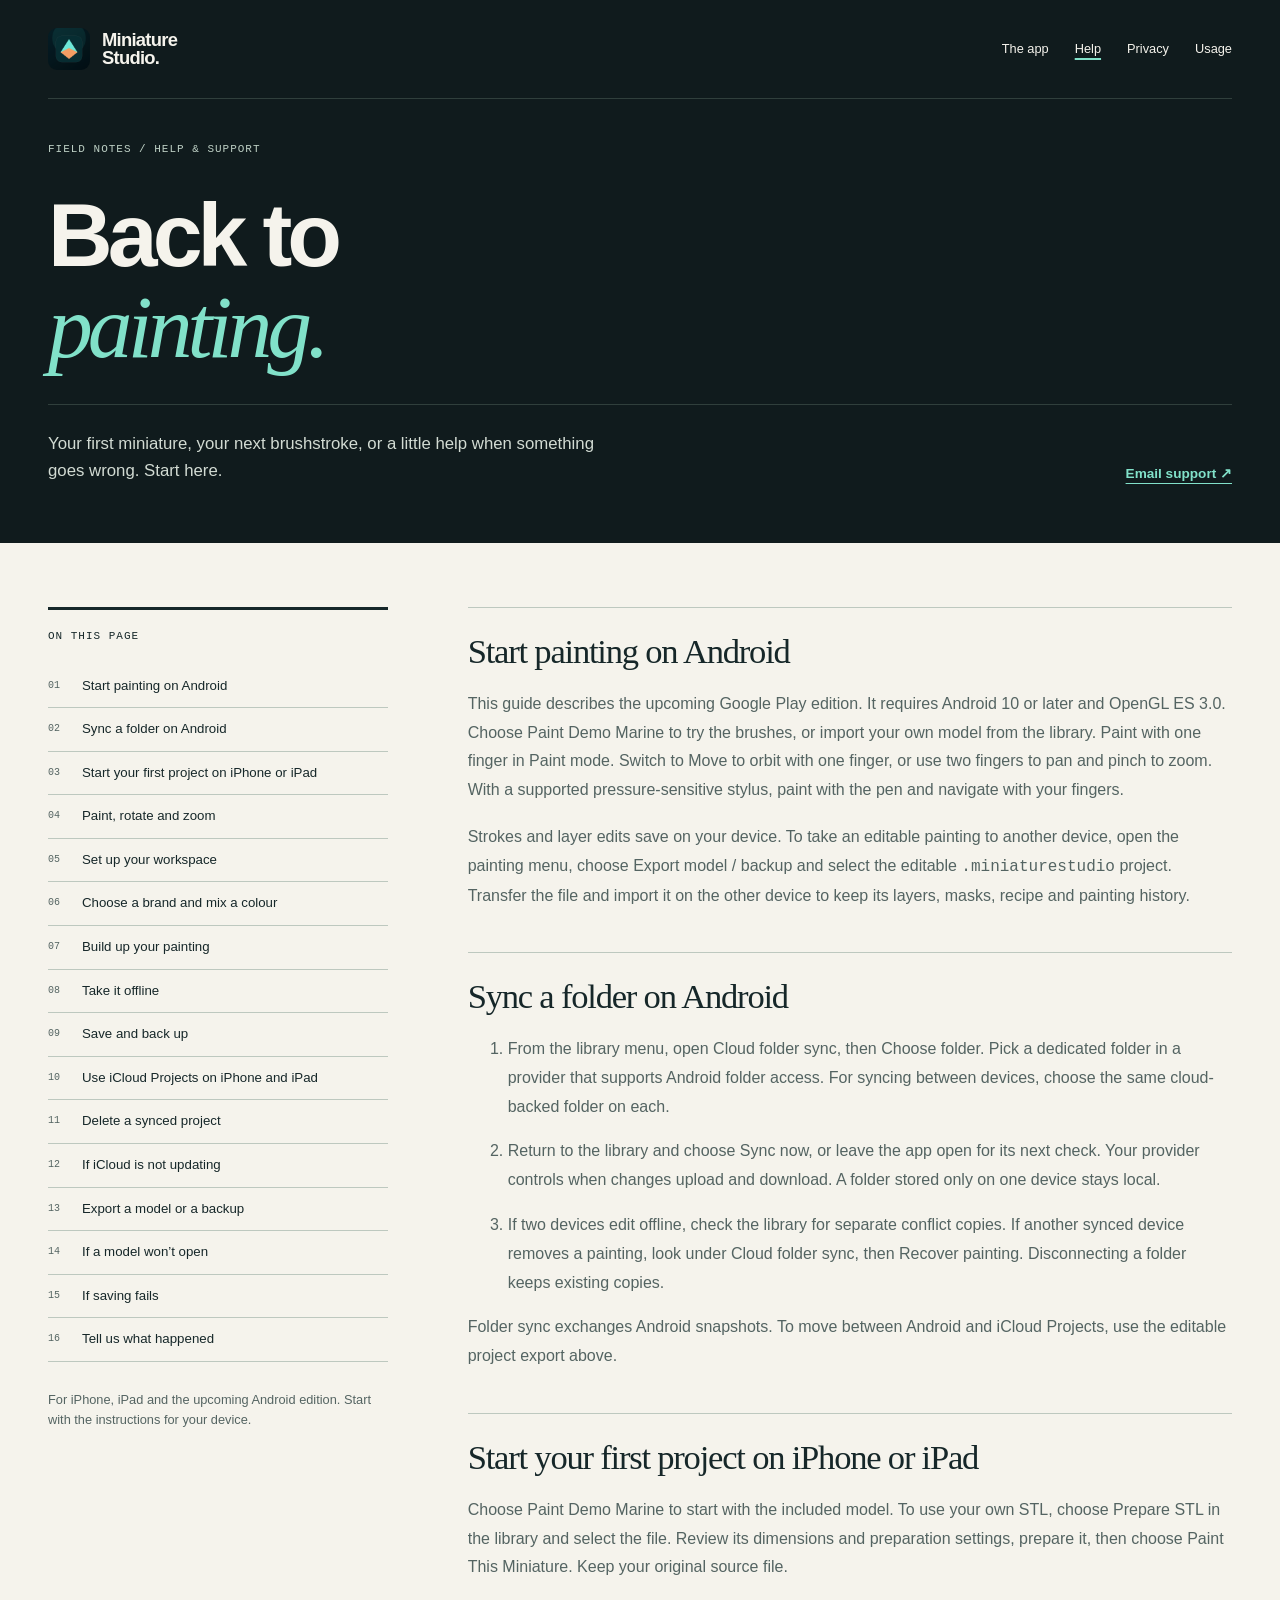
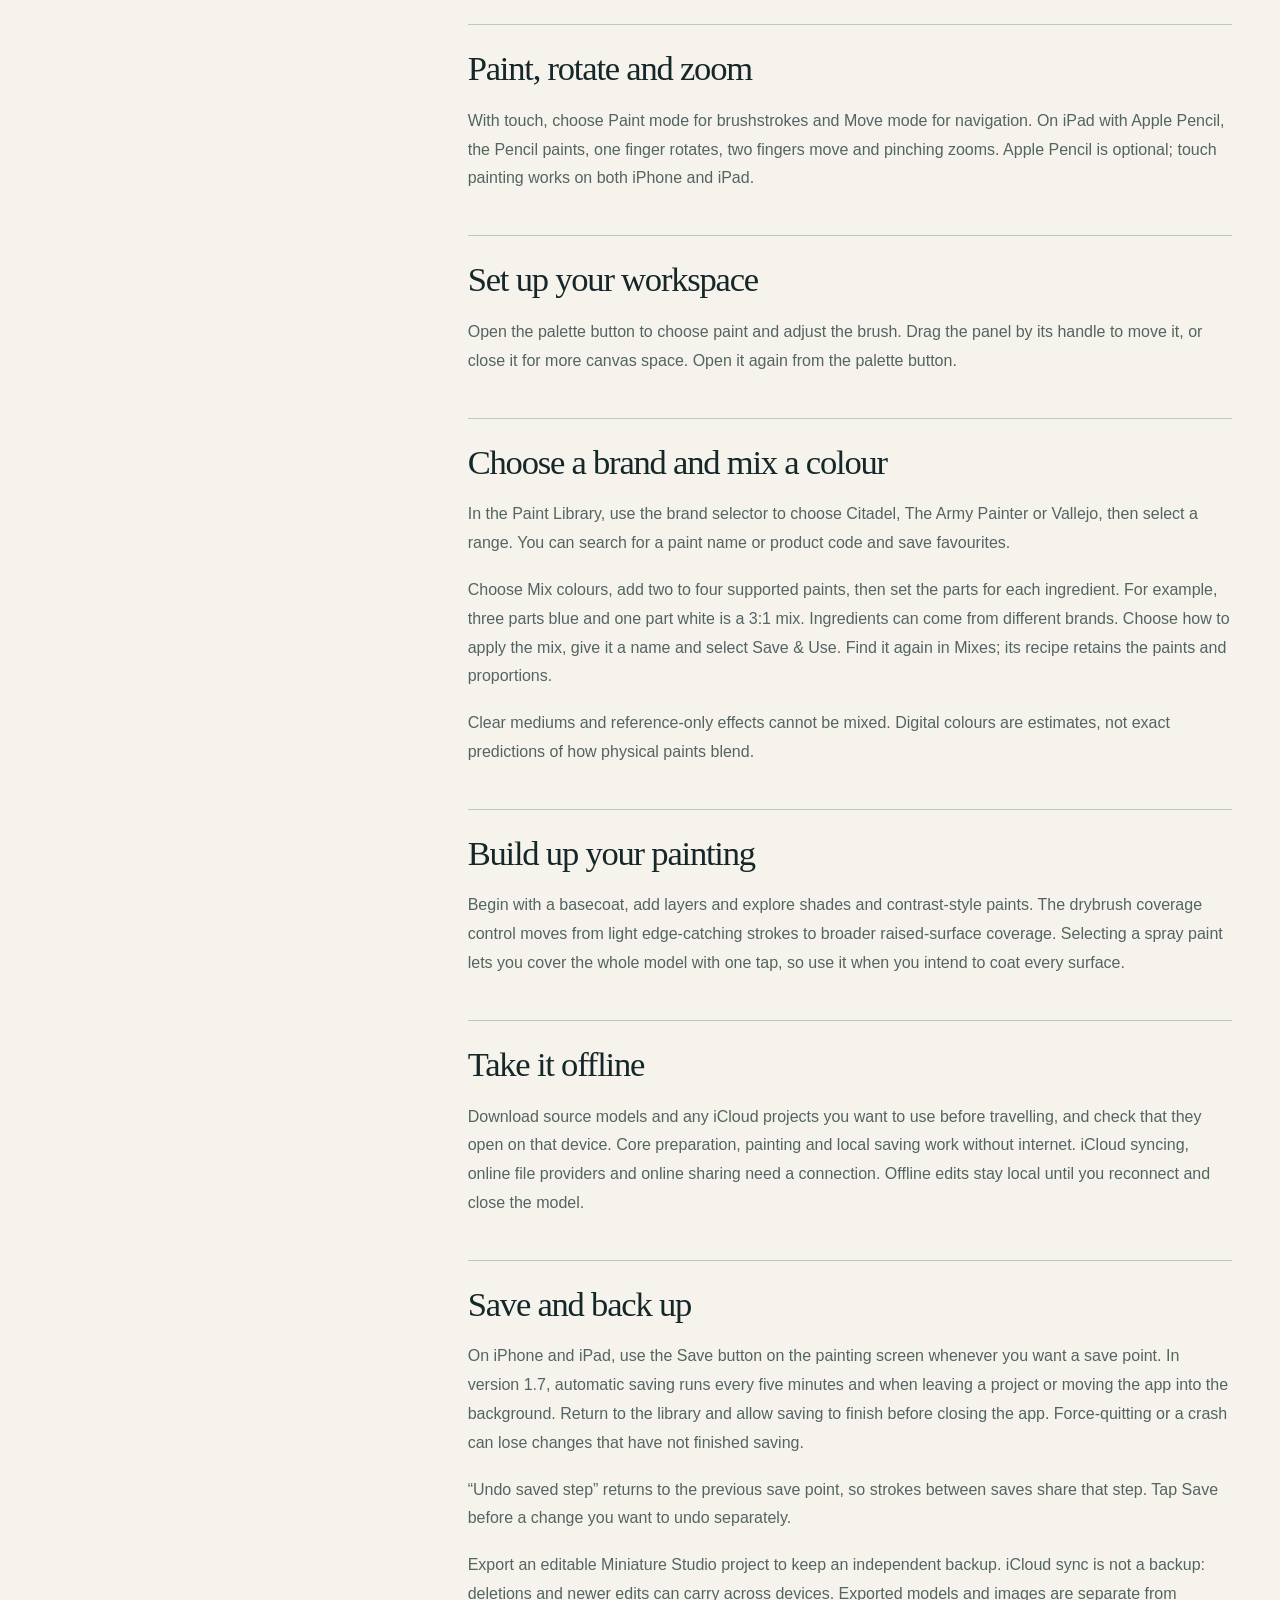
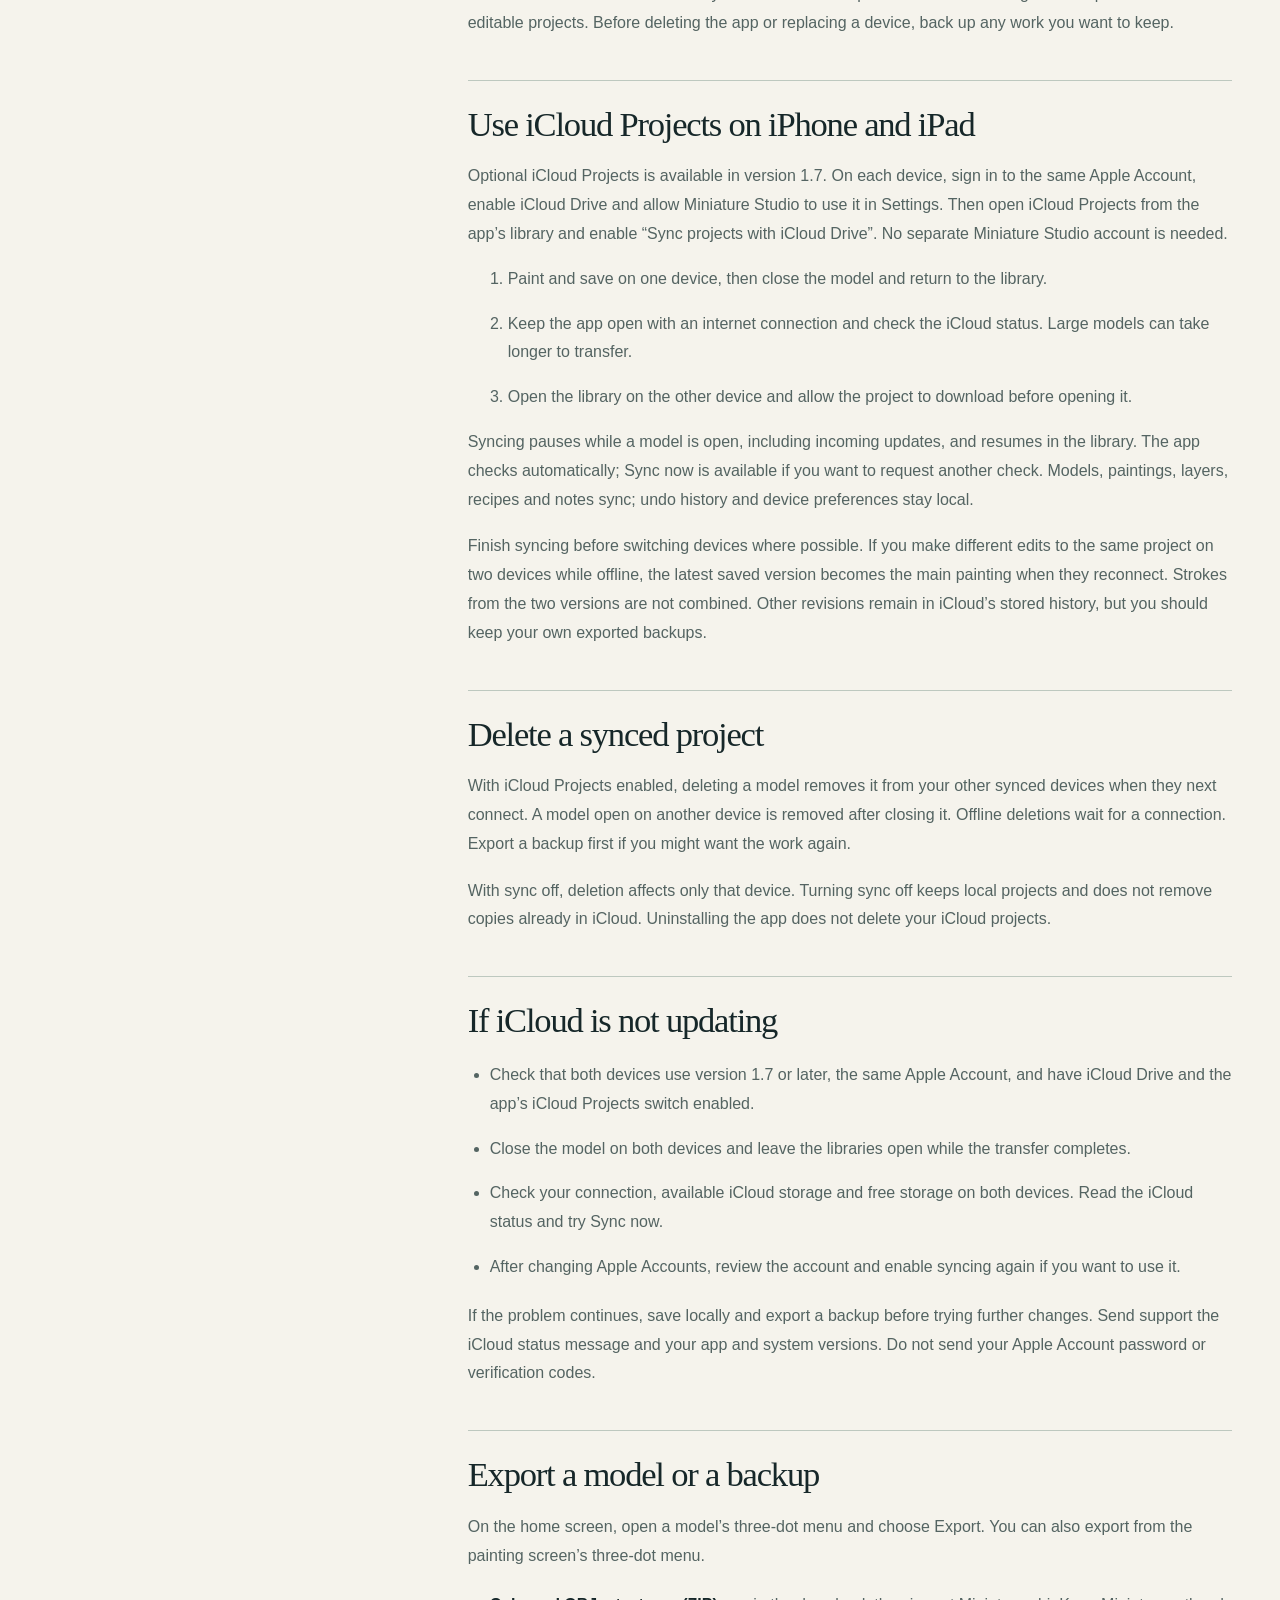
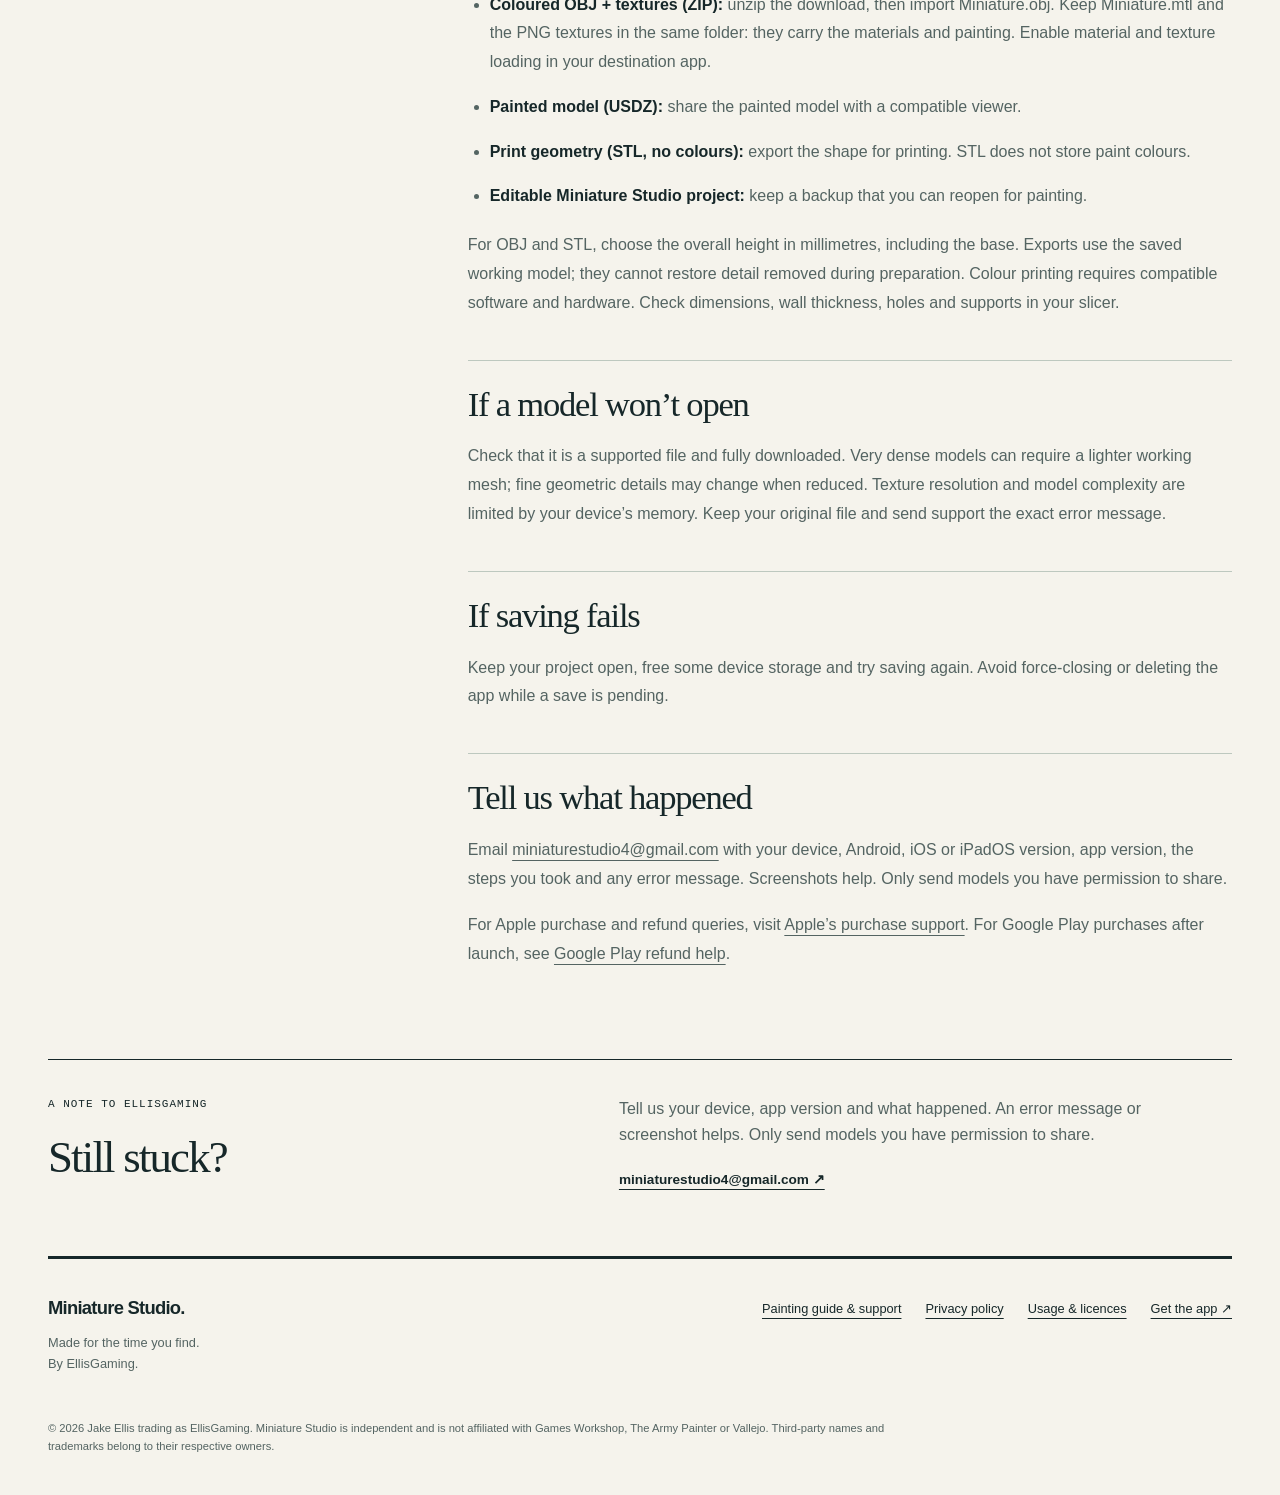
==== commit 31a89304: "Update privacy, usage and help for the upcoming Android edition" ====
--- a/help/index.html
+++ b/help/index.html
@@ -3,11 +3,11 @@
 <head>
   <meta charset="utf-8"><meta name="viewport" content="width=device-width, initial-scale=1">
   <title>Help &amp; painting guide — Miniature Studio</title>
-  <meta name="description" content="Learn painting controls, save and sync with iCloud, export models and get help with Miniature Studio.">
+  <meta name="description" content="Learn painting controls, save locally and sync projects, export models and get help with Miniature Studio.">
   <meta name="theme-color" content="#101b1d">
   <link rel="canonical" href="https://miniature-studio.co.uk/help/">
   <meta property="og:type" content="website"><meta property="og:title" content="Help &amp; painting guide — Miniature Studio">
-  <meta property="og:description" content="Learn painting controls, save and sync with iCloud, export models and get help with Miniature Studio."><meta property="og:url" content="https://miniature-studio.co.uk/help/">
+  <meta property="og:description" content="Learn painting controls, save locally and sync projects, export models and get help with Miniature Studio."><meta property="og:url" content="https://miniature-studio.co.uk/help/">
   <meta property="og:image" content="https://miniature-studio.co.uk/assets/social-preview.png">
   <link rel="icon" href="../assets/icon.png">
   <style data-studio-page-styles>:root{--ink:#162729;--muted:#546462;--paper:#f5f3ec;--mint:#81e1c9;--line:#bdc8bf;--dark:#101b1d}
@@ -117,8 +117,14 @@
   </div>
 </div>
 <main id="main" class="information-layout wrap">
-  <aside class="information-index"><p class="eyebrow">ON THIS PAGE</p><nav aria-label="Page contents"><a href="#start-your-first-project"><span>01</span>Start your first project</a><a href="#paint-rotate-and-zoom"><span>02</span>Paint, rotate and zoom</a><a href="#set-up-your-workspace"><span>03</span>Set up your workspace</a><a href="#colour-mixing"><span>04</span>Choose a brand and mix a colour</a><a href="#build-up-your-painting"><span>05</span>Build up your painting</a><a href="#take-it-offline"><span>06</span>Take it offline</a><a href="#save-and-back-up"><span>07</span>Save and back up</a><a href="#icloud-projects"><span>08</span>Use iCloud Projects on iPhone and iPad</a><a href="#delete-a-synced-project"><span>09</span>Delete a synced project</a><a href="#if-icloud-is-not-updating"><span>10</span>If iCloud is not updating</a><a href="#export-a-model-or-a-backup"><span>11</span>Export a model or a backup</a><a href="#if-a-model-won-t-open"><span>12</span>If a model won’t open</a><a href="#if-saving-fails"><span>13</span>If saving fails</a><a href="#tell-us-what-happened"><span>14</span>Tell us what happened</a></nav><p class="small">For iPhone and iPad. Touch painting works on both; Apple Pencil is optional on compatible iPads.</p></aside>
-  <article class="information-body" aria-label="Help &amp; painting guide"><h2 id="start-your-first-project">Start your first project</h2>
+  <aside class="information-index"><p class="eyebrow">ON THIS PAGE</p><nav aria-label="Page contents"><a href="#start-painting-on-android"><span>01</span>Start painting on Android</a><a href="#android-cloud-folder"><span>02</span>Sync a folder on Android</a><a href="#start-your-first-project"><span>03</span>Start your first project on iPhone or iPad</a><a href="#paint-rotate-and-zoom"><span>04</span>Paint, rotate and zoom</a><a href="#set-up-your-workspace"><span>05</span>Set up your workspace</a><a href="#colour-mixing"><span>06</span>Choose a brand and mix a colour</a><a href="#build-up-your-painting"><span>07</span>Build up your painting</a><a href="#take-it-offline"><span>08</span>Take it offline</a><a href="#save-and-back-up"><span>09</span>Save and back up</a><a href="#icloud-projects"><span>10</span>Use iCloud Projects on iPhone and iPad</a><a href="#delete-a-synced-project"><span>11</span>Delete a synced project</a><a href="#if-icloud-is-not-updating"><span>12</span>If iCloud is not updating</a><a href="#export-a-model-or-a-backup"><span>13</span>Export a model or a backup</a><a href="#if-a-model-won-t-open"><span>14</span>If a model won’t open</a><a href="#if-saving-fails"><span>15</span>If saving fails</a><a href="#tell-us-what-happened"><span>16</span>Tell us what happened</a></nav><p class="small">For iPhone, iPad and the upcoming Android edition. Start with the instructions for your device.</p></aside>
+  <article class="information-body" aria-label="Help &amp; painting guide"><h2 id="start-painting-on-android">Start painting on Android</h2>
+<p>This guide describes the upcoming Google Play edition. It requires Android 10 or later and OpenGL ES 3.0. Choose Paint Demo Marine to try the brushes, or import your own model from the library. Paint with one finger in Paint mode. Switch to Move to orbit with one finger, or use two fingers to pan and pinch to zoom. With a supported pressure-sensitive stylus, paint with the pen and navigate with your fingers.</p>
+<p>Strokes and layer edits save on your device. To take an editable painting to another device, open the painting menu, choose Export model / backup and select the editable <code>.miniaturestudio</code> project. Transfer the file and import it on the other device to keep its layers, masks, recipe and painting history.</p>
+<h2 id="android-cloud-folder">Sync a folder on Android</h2>
+<ol><li>From the library menu, open Cloud folder sync, then Choose folder. Pick a dedicated folder in a provider that supports Android folder access. For syncing between devices, choose the same cloud-backed folder on each.</li><li>Return to the library and choose Sync now, or leave the app open for its next check. Your provider controls when changes upload and download. A folder stored only on one device stays local.</li><li>If two devices edit offline, check the library for separate conflict copies. If another synced device removes a painting, look under Cloud folder sync, then Recover painting. Disconnecting a folder keeps existing copies.</li></ol>
+<p>Folder sync exchanges Android snapshots. To move between Android and iCloud Projects, use the editable project export above.</p>
+<h2 id="start-your-first-project">Start your first project on iPhone or iPad</h2>
 <p>Choose Paint Demo Marine to start with the included model. To use your own STL, choose Prepare STL in the library and select the file. Review its dimensions and preparation settings, prepare it, then choose Paint This Miniature. Keep your original source file.</p>
 <h2 id="paint-rotate-and-zoom">Paint, rotate and zoom</h2>
 <p>With touch, choose Paint mode for brushstrokes and Move mode for navigation. On iPad with Apple Pencil, the Pencil paints, one finger rotates, two fingers move and pinching zooms. Apple Pencil is optional; touch painting works on both iPhone and iPad.</p>
@@ -133,7 +139,7 @@
 <h2 id="take-it-offline">Take it offline</h2>
 <p>Download source models and any iCloud projects you want to use before travelling, and check that they open on that device. Core preparation, painting and local saving work without internet. iCloud syncing, online file providers and online sharing need a connection. Offline edits stay local until you reconnect and close the model.</p>
 <h2 id="save-and-back-up">Save and back up</h2>
-<p>Use the Save button on the painting screen whenever you want a save point. In version 1.7, automatic saving runs every five minutes and when leaving a project or moving the app into the background. Return to the library and allow saving to finish before closing the app. Force-quitting or a crash can lose changes that have not finished saving.</p>
+<p>On iPhone and iPad, use the Save button on the painting screen whenever you want a save point. In version 1.7, automatic saving runs every five minutes and when leaving a project or moving the app into the background. Return to the library and allow saving to finish before closing the app. Force-quitting or a crash can lose changes that have not finished saving.</p>
 <p>“Undo saved step” returns to the previous save point, so strokes between saves share that step. Tap Save before a change you want to undo separately.</p>
 <p>Export an editable Miniature Studio project to keep an independent backup. iCloud sync is not a backup: deletions and newer edits can carry across devices. Exported models and images are separate from editable projects. Before deleting the app or replacing a device, back up any work you want to keep.</p>
 <h2 id="icloud-projects">Use iCloud Projects on iPhone and iPad</h2>
@@ -156,8 +162,8 @@
 <h2 id="if-saving-fails">If saving fails</h2>
 <p>Keep your project open, free some device storage and try saving again. Avoid force-closing or deleting the app while a save is pending.</p>
 <h2 id="tell-us-what-happened">Tell us what happened</h2>
-<p>Email <a href="mailto:miniaturestudio4@gmail.com">miniaturestudio4@gmail.com</a> with your device, iOS/iPadOS version, app version, the steps you took and any error message. Screenshots help. Only send models you have permission to share.</p>
-<p>For Apple purchase and refund queries, visit <a href="https://reportaproblem.apple.com/">Apple’s purchase support</a>.</p>
+<p>Email <a href="mailto:miniaturestudio4@gmail.com">miniaturestudio4@gmail.com</a> with your device, Android, iOS or iPadOS version, app version, the steps you took and any error message. Screenshots help. Only send models you have permission to share.</p>
+<p>For Apple purchase and refund queries, visit <a href="https://reportaproblem.apple.com/">Apple’s purchase support</a>. For Google Play purchases after launch, see <a href="https://support.google.com/googleplay/answer/2479637">Google Play refund help</a>.</p>
 </article>
 </main>
 <section class="information-contact wrap" aria-labelledby="contact-title"><div><p class="eyebrow">A NOTE TO ELLISGAMING</p><h2 id="contact-title">Still stuck?</h2></div><div><p>Tell us your device, app version and what happened. An error message or screenshot helps. Only send models you have permission to share.</p><a class="text-link" href="mailto:miniaturestudio4@gmail.com">miniaturestudio4@gmail.com ↗</a></div></section>
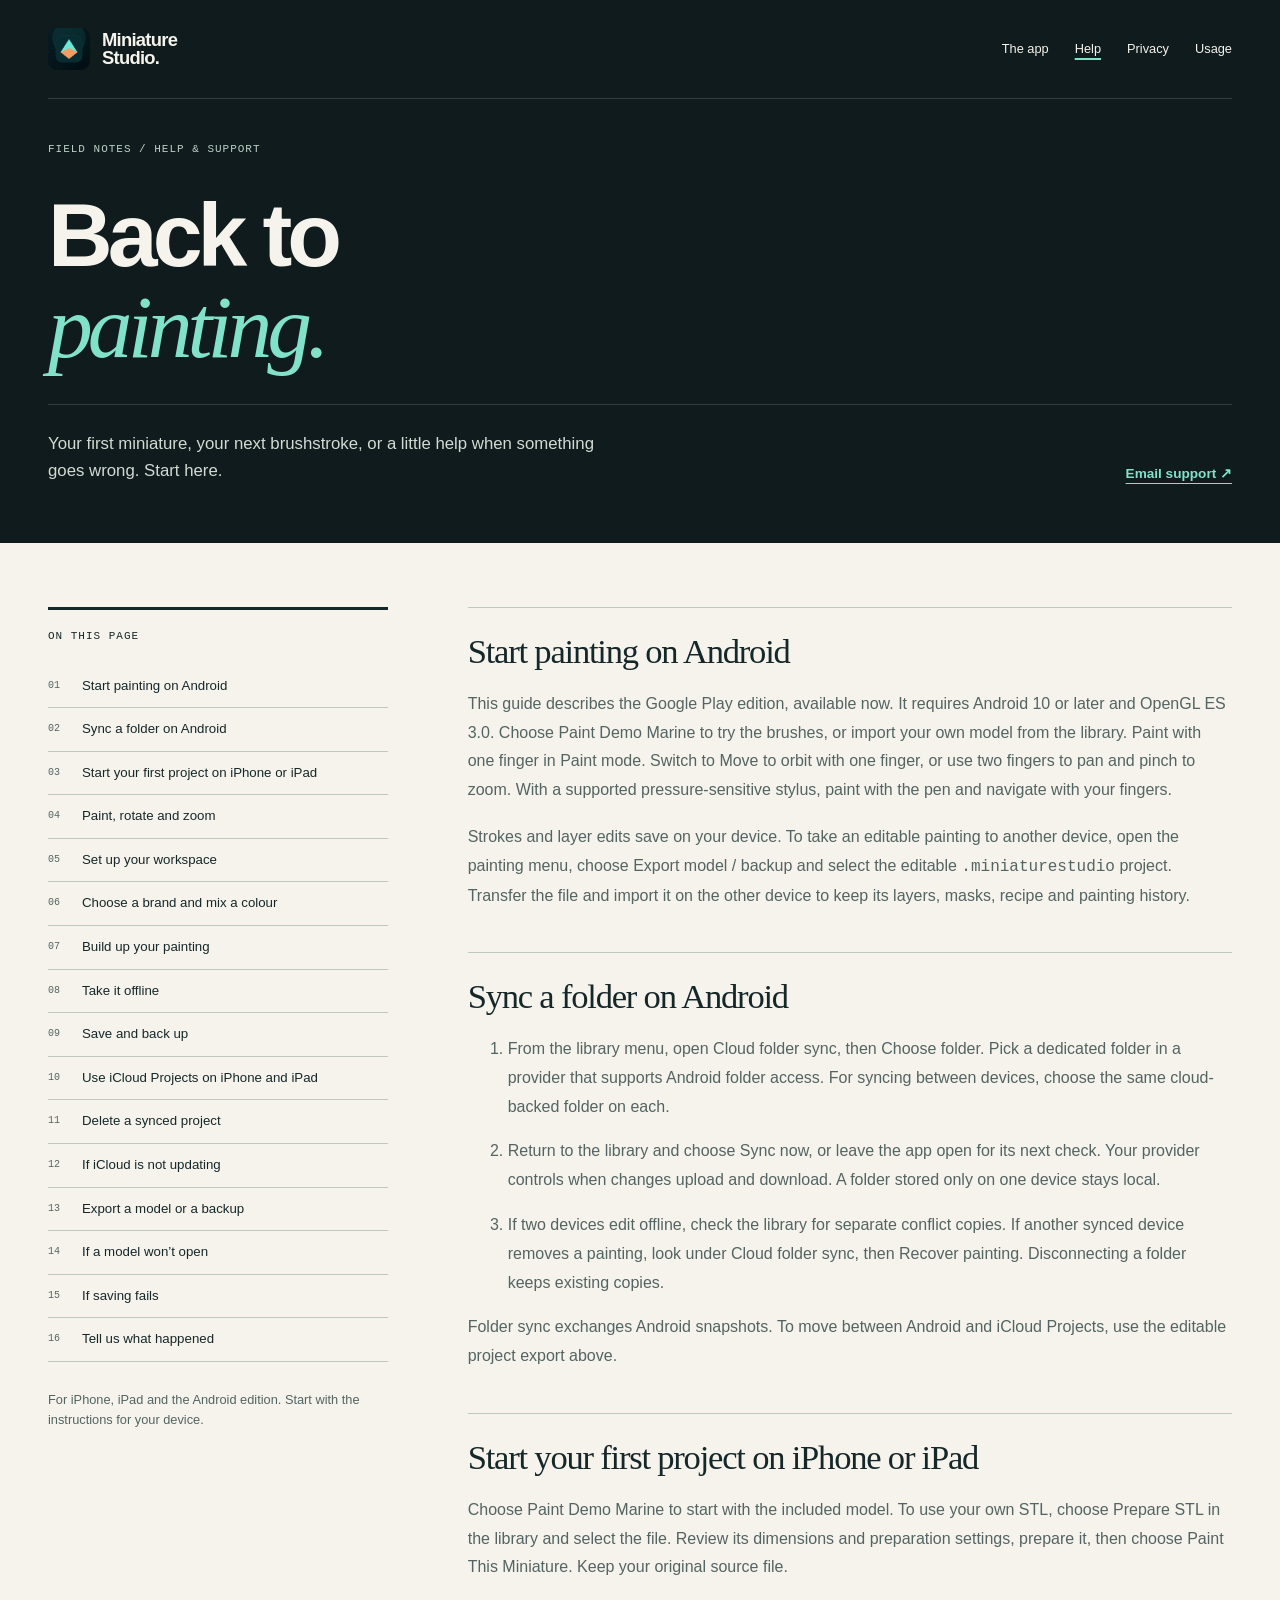
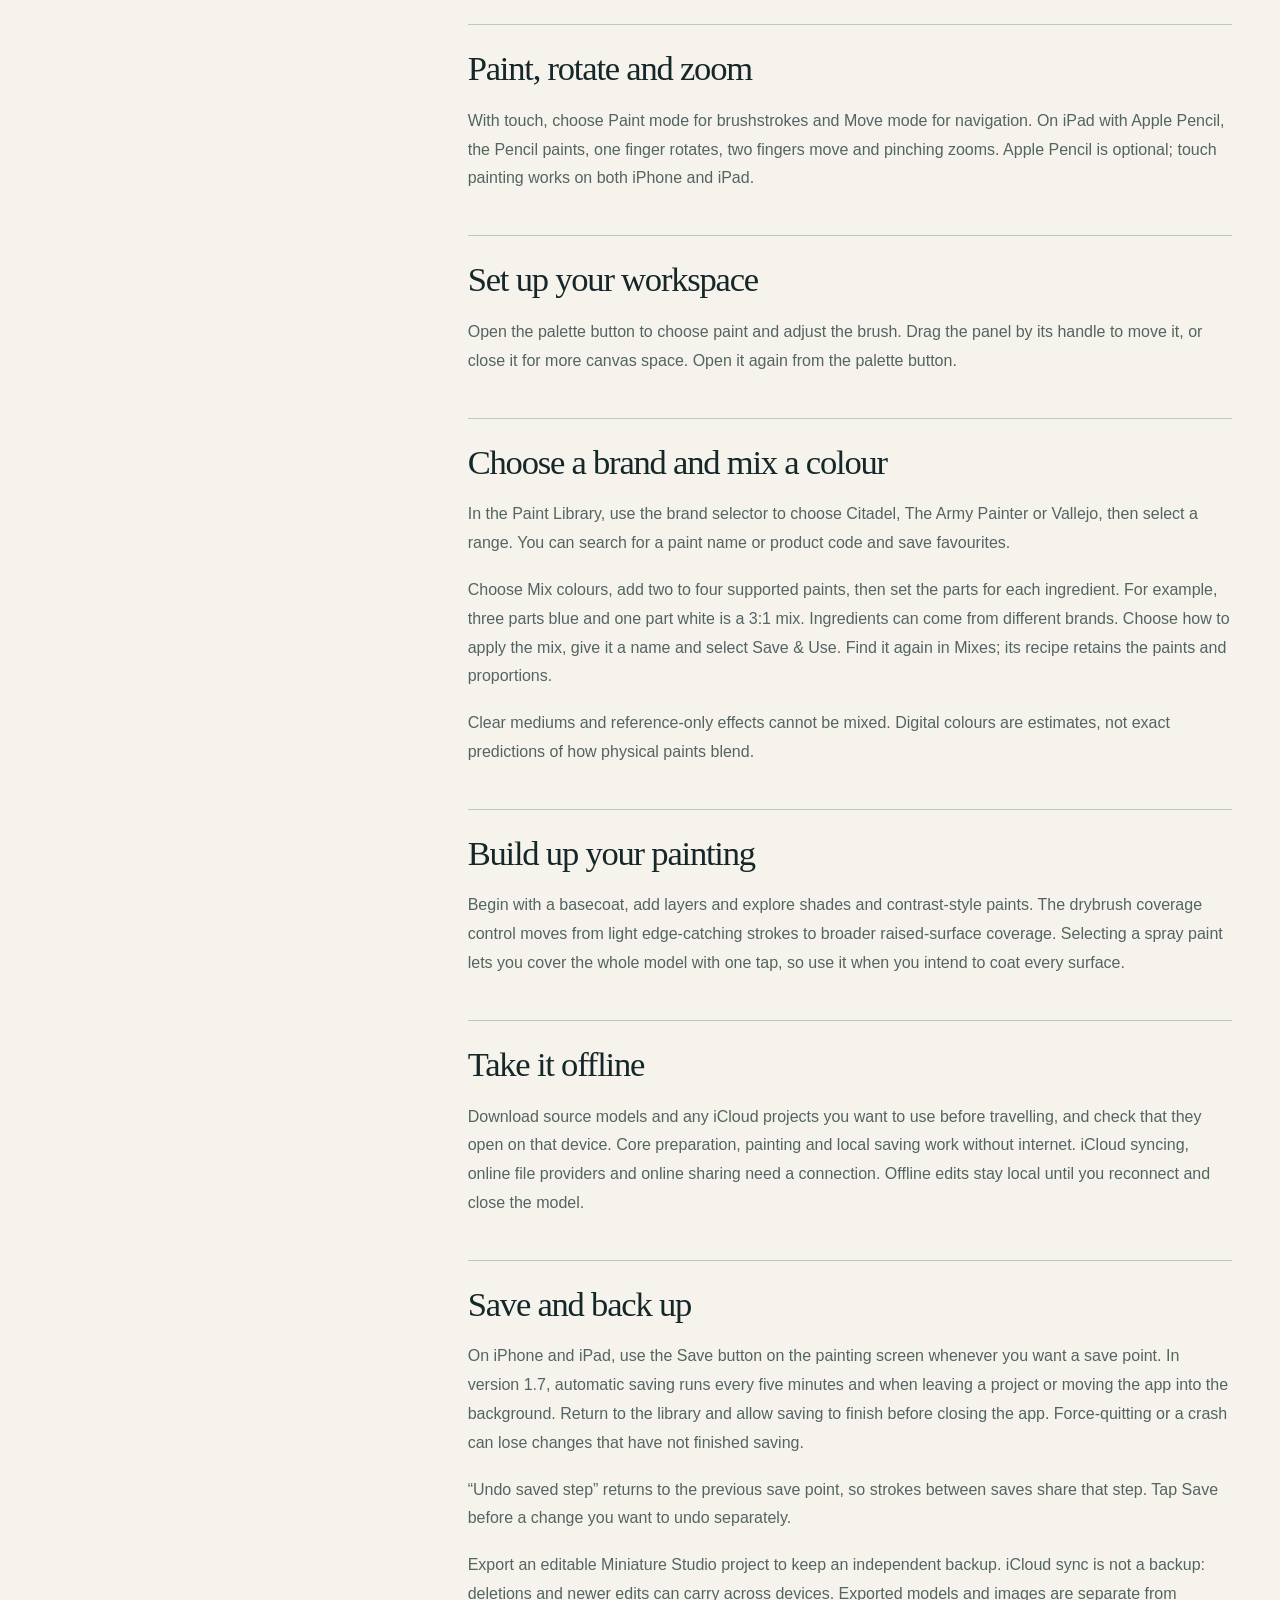
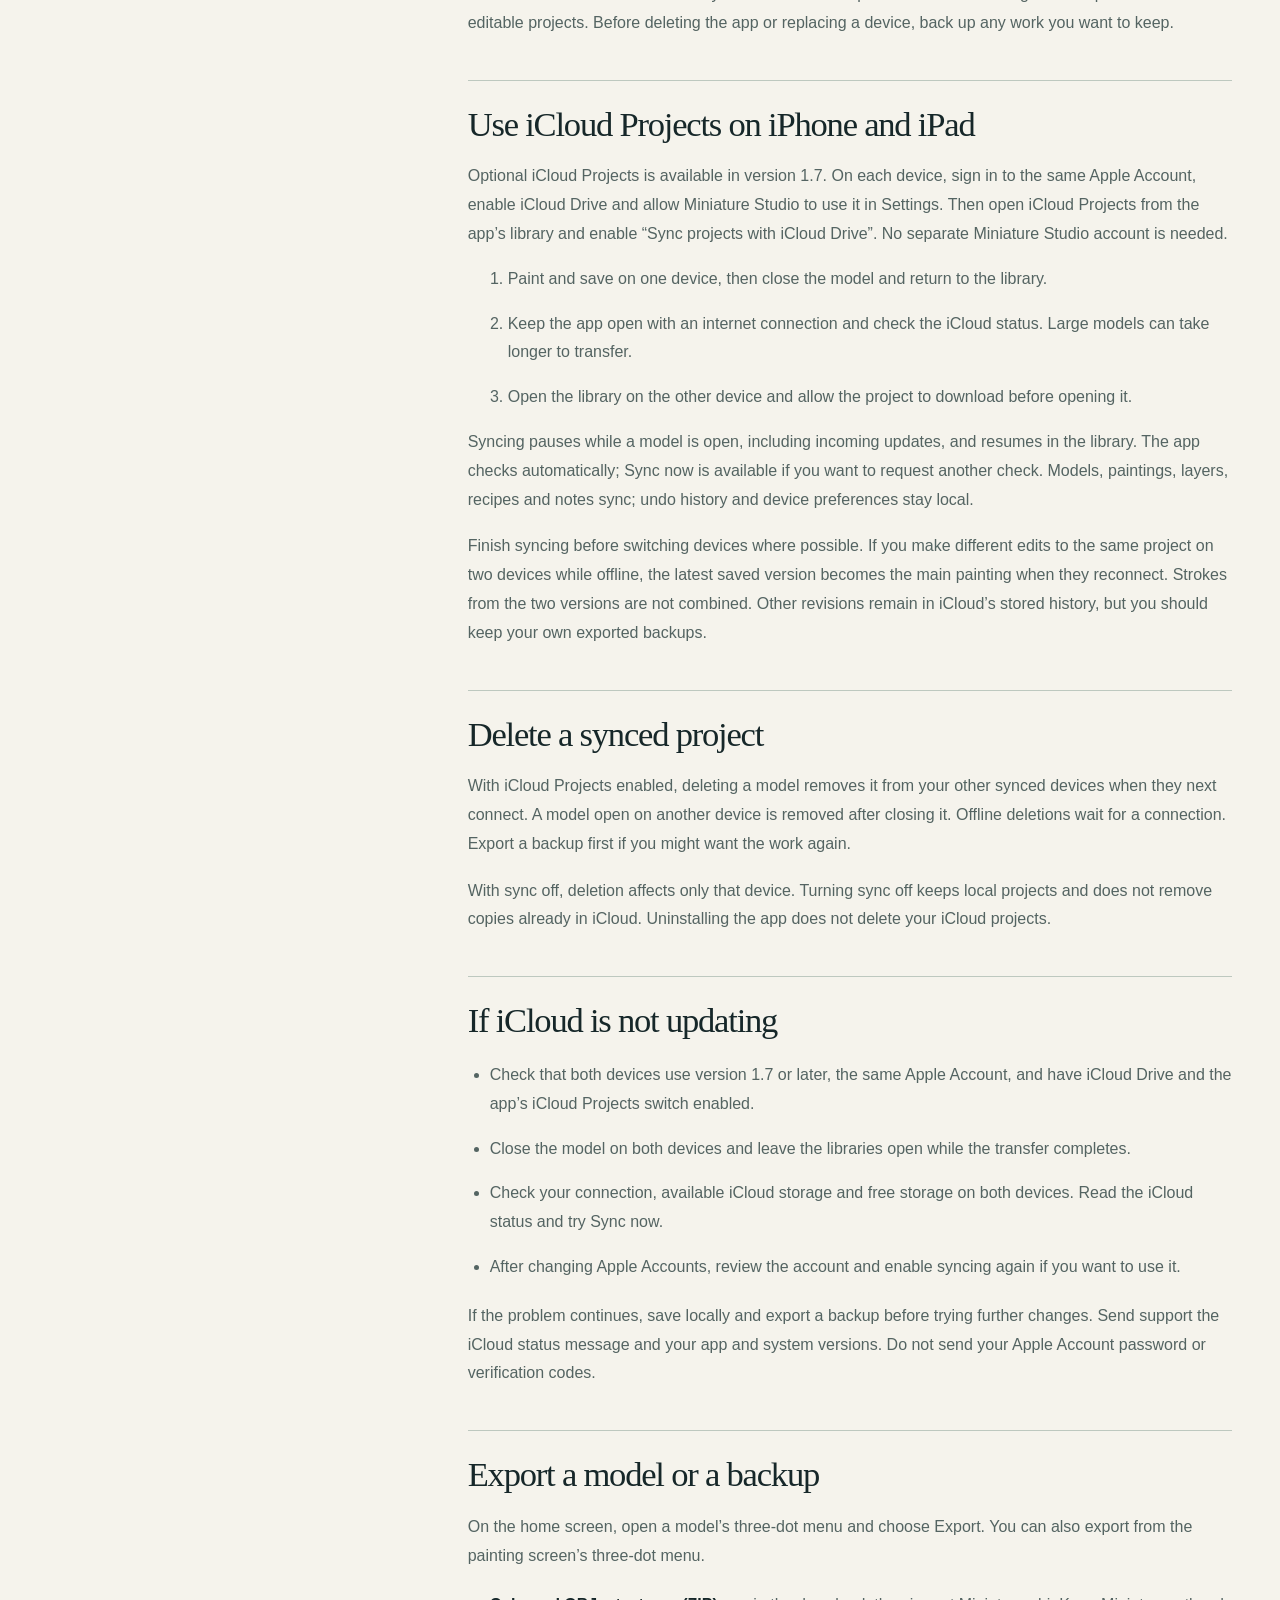
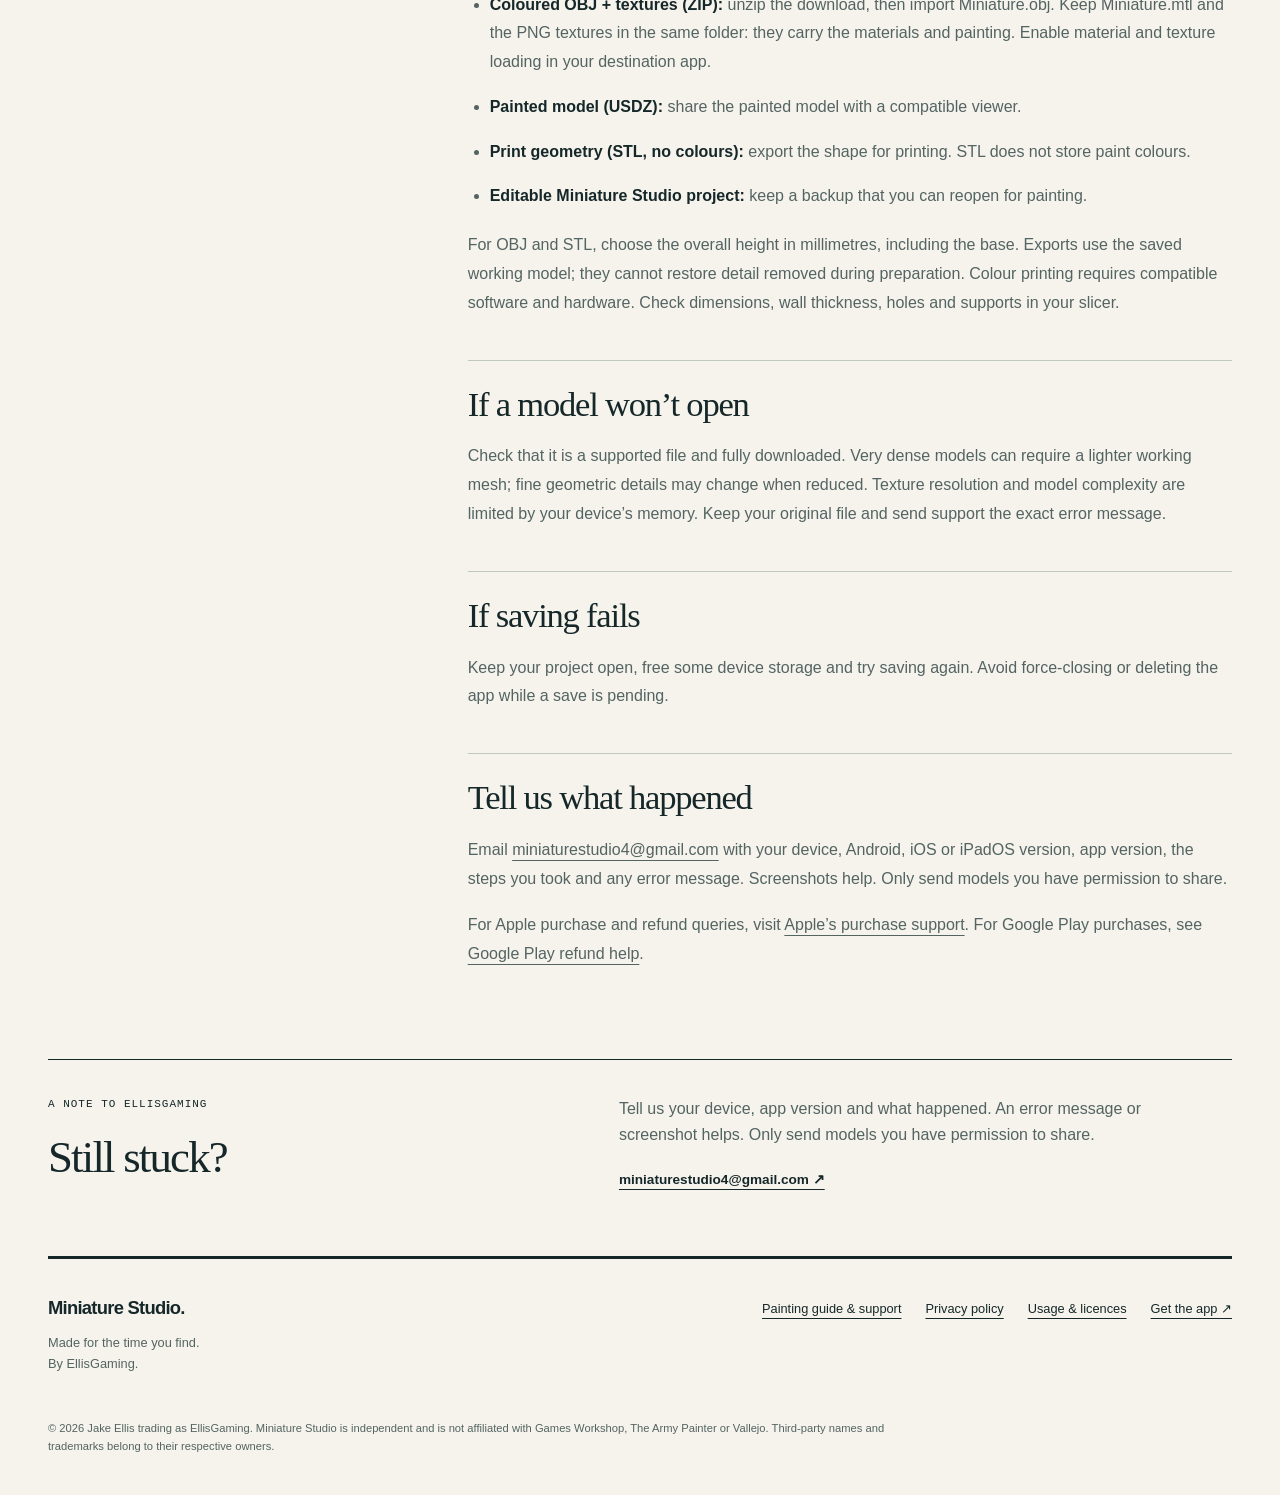
==== commit f9f29c77: "Give Android and iOS equal prominence and announce Google Play release" ====
--- a/help/index.html
+++ b/help/index.html
@@ -8,7 +8,7 @@
   <link rel="canonical" href="https://miniature-studio.co.uk/help/">
   <meta property="og:type" content="website"><meta property="og:title" content="Help &amp; painting guide — Miniature Studio">
   <meta property="og:description" content="Learn painting controls, save locally and sync projects, export models and get help with Miniature Studio."><meta property="og:url" content="https://miniature-studio.co.uk/help/">
-  <meta property="og:image" content="https://miniature-studio.co.uk/assets/social-preview.png">
+  <meta property="og:image" content="https://miniature-studio.co.uk/assets/social-preview-android.jpg">
   <link rel="icon" href="../assets/icon.png">
   <style data-studio-page-styles>:root{--ink:#162729;--muted:#546462;--paper:#f5f3ec;--mint:#81e1c9;--line:#bdc8bf;--dark:#101b1d}
 *{box-sizing:border-box}html{scroll-behavior:smooth;scroll-padding-top:24px}body{margin:0;background:var(--paper);color:var(--ink);font-family:-apple-system,BlinkMacSystemFont,'Segoe UI',sans-serif;line-height:1.6}a{color:inherit;text-underline-offset:5px}button,input,select{font:inherit}a,button,input,select,summary{-webkit-tap-highlight-color:transparent}a:focus-visible,button:focus-visible,input:focus-visible,select:focus-visible,summary:focus-visible{outline:3px solid #21876c;outline-offset:5px}img{display:block;max-width:100%}h1,h2,h3,p,figure{margin:0}h1,h2,h3{line-height:1.06}p+p{margin-top:18px}.wrap{width:min(1340px,calc(100% - 96px));margin-inline:auto}.section{padding-block:100px}.small{font-size:.8rem;color:var(--muted)}.text-link{font-size:.85rem;font-weight:650;display:inline-block;margin-top:22px}.eyebrow,.issue-line,.cover-spec,.margin-note>span,.workspace-caption>span,.chapter>span,.desk-heading>span,.contact-heading>span,.register-label,.travel-note>span,.platform-label{font:11px/1.5 ui-monospace,SFMono-Regular,Consolas,monospace;letter-spacing:.09em}
@@ -101,6 +101,27 @@
 @media(max-width:1000px){.information-layout{gap:40px;grid-template-columns:minmax(180px,1fr) minmax(0,2fr)}}
 @media(max-width:720px){.information-cover{padding-block:28px 36px}.information-cover h1{font-size:clamp(48px,10vw,72px);margin-block:24px}.information-intro{display:block}.information-intro .text-link{margin-top:22px}.information-layout{display:block;padding-block:32px 54px}.information-index{margin-bottom:36px}.information-index nav{display:grid;grid-template-columns:1fr 1fr;gap:0 20px;justify-content:start}.information-index nav a{font-size:.8rem}.information-index>.small{max-width:440px}.information-contact{grid-template-columns:1fr;gap:24px}.information-page .header{align-items:center}.information-page .header nav{max-width:none;gap:4px 14px}}
 @media(max-width:380px){.information-index nav{grid-template-columns:1fr}.information-page .header{gap:12px}.information-page .header nav{gap:2px 10px;font-size:.7rem}}
+
+/* Store links for the Apple and Android releases. */
+.store-announcements{display:flex;flex-wrap:wrap;gap:12px 24px;justify-content:flex-end}
+.cover-bottom>.store-downloads{display:flex;flex-direction:column;align-items:flex-start;justify-content:center;gap:16px;font-size:1rem}
+.store-buttons{display:flex;flex-wrap:wrap;gap:12px}
+.store-buttons .button{margin:0;font-size:1rem}
+@media(max-width:720px){.store-announcements{justify-content:flex-start;gap:0 20px}}
+
+/* Both platforms share the same visual weight and accessible controls. */
+.store-buttons{display:grid;grid-template-columns:1fr;width:100%;max-width:300px}
+.store-buttons .button{width:100%;min-height:52px}
+.release-grid{grid-template-columns:repeat(2,minmax(0,1fr))}
+.release-card{display:flex;flex-direction:column;align-items:flex-start}
+.release-card .button{margin-top:auto;min-height:52px;font-size:1rem}
+.release-card .platform-label{font-size:.875rem}
+.device-caption{margin-top:16px;text-align:center;font-size:.875rem;color:var(--muted)}
+.device-android{padding:9px;border-radius:24px;max-width:240px}
+.device-android .device-screen{border-radius:16px}
+.gallery-item .screenshot-open .device-android{width:218px;padding:8px;border-radius:24px}
+.gallery-item .device-switch button{min-height:44px;font-size:.875rem}
+@media(max-width:720px){.release-grid{grid-template-columns:1fr}.gallery-item .screenshot-open .device-android{width:184px}}
 </style>
 </head>
 <body class="information-page">
@@ -117,9 +138,9 @@
   </div>
 </div>
 <main id="main" class="information-layout wrap">
-  <aside class="information-index"><p class="eyebrow">ON THIS PAGE</p><nav aria-label="Page contents"><a href="#start-painting-on-android"><span>01</span>Start painting on Android</a><a href="#android-cloud-folder"><span>02</span>Sync a folder on Android</a><a href="#start-your-first-project"><span>03</span>Start your first project on iPhone or iPad</a><a href="#paint-rotate-and-zoom"><span>04</span>Paint, rotate and zoom</a><a href="#set-up-your-workspace"><span>05</span>Set up your workspace</a><a href="#colour-mixing"><span>06</span>Choose a brand and mix a colour</a><a href="#build-up-your-painting"><span>07</span>Build up your painting</a><a href="#take-it-offline"><span>08</span>Take it offline</a><a href="#save-and-back-up"><span>09</span>Save and back up</a><a href="#icloud-projects"><span>10</span>Use iCloud Projects on iPhone and iPad</a><a href="#delete-a-synced-project"><span>11</span>Delete a synced project</a><a href="#if-icloud-is-not-updating"><span>12</span>If iCloud is not updating</a><a href="#export-a-model-or-a-backup"><span>13</span>Export a model or a backup</a><a href="#if-a-model-won-t-open"><span>14</span>If a model won’t open</a><a href="#if-saving-fails"><span>15</span>If saving fails</a><a href="#tell-us-what-happened"><span>16</span>Tell us what happened</a></nav><p class="small">For iPhone, iPad and the upcoming Android edition. Start with the instructions for your device.</p></aside>
+  <aside class="information-index"><p class="eyebrow">ON THIS PAGE</p><nav aria-label="Page contents"><a href="#start-painting-on-android"><span>01</span>Start painting on Android</a><a href="#android-cloud-folder"><span>02</span>Sync a folder on Android</a><a href="#start-your-first-project"><span>03</span>Start your first project on iPhone or iPad</a><a href="#paint-rotate-and-zoom"><span>04</span>Paint, rotate and zoom</a><a href="#set-up-your-workspace"><span>05</span>Set up your workspace</a><a href="#colour-mixing"><span>06</span>Choose a brand and mix a colour</a><a href="#build-up-your-painting"><span>07</span>Build up your painting</a><a href="#take-it-offline"><span>08</span>Take it offline</a><a href="#save-and-back-up"><span>09</span>Save and back up</a><a href="#icloud-projects"><span>10</span>Use iCloud Projects on iPhone and iPad</a><a href="#delete-a-synced-project"><span>11</span>Delete a synced project</a><a href="#if-icloud-is-not-updating"><span>12</span>If iCloud is not updating</a><a href="#export-a-model-or-a-backup"><span>13</span>Export a model or a backup</a><a href="#if-a-model-won-t-open"><span>14</span>If a model won’t open</a><a href="#if-saving-fails"><span>15</span>If saving fails</a><a href="#tell-us-what-happened"><span>16</span>Tell us what happened</a></nav><p class="small">For iPhone, iPad and the Android edition. Start with the instructions for your device.</p></aside>
   <article class="information-body" aria-label="Help &amp; painting guide"><h2 id="start-painting-on-android">Start painting on Android</h2>
-<p>This guide describes the upcoming Google Play edition. It requires Android 10 or later and OpenGL ES 3.0. Choose Paint Demo Marine to try the brushes, or import your own model from the library. Paint with one finger in Paint mode. Switch to Move to orbit with one finger, or use two fingers to pan and pinch to zoom. With a supported pressure-sensitive stylus, paint with the pen and navigate with your fingers.</p>
+<p>This guide describes the Google Play edition, available now. It requires Android 10 or later and OpenGL ES 3.0. Choose Paint Demo Marine to try the brushes, or import your own model from the library. Paint with one finger in Paint mode. Switch to Move to orbit with one finger, or use two fingers to pan and pinch to zoom. With a supported pressure-sensitive stylus, paint with the pen and navigate with your fingers.</p>
 <p>Strokes and layer edits save on your device. To take an editable painting to another device, open the painting menu, choose Export model / backup and select the editable <code>.miniaturestudio</code> project. Transfer the file and import it on the other device to keep its layers, masks, recipe and painting history.</p>
 <h2 id="android-cloud-folder">Sync a folder on Android</h2>
 <ol><li>From the library menu, open Cloud folder sync, then Choose folder. Pick a dedicated folder in a provider that supports Android folder access. For syncing between devices, choose the same cloud-backed folder on each.</li><li>Return to the library and choose Sync now, or leave the app open for its next check. Your provider controls when changes upload and download. A folder stored only on one device stays local.</li><li>If two devices edit offline, check the library for separate conflict copies. If another synced device removes a painting, look under Cloud folder sync, then Recover painting. Disconnecting a folder keeps existing copies.</li></ol>
@@ -163,7 +184,7 @@
 <p>Keep your project open, free some device storage and try saving again. Avoid force-closing or deleting the app while a save is pending.</p>
 <h2 id="tell-us-what-happened">Tell us what happened</h2>
 <p>Email <a href="mailto:miniaturestudio4@gmail.com">miniaturestudio4@gmail.com</a> with your device, Android, iOS or iPadOS version, app version, the steps you took and any error message. Screenshots help. Only send models you have permission to share.</p>
-<p>For Apple purchase and refund queries, visit <a href="https://reportaproblem.apple.com/">Apple’s purchase support</a>. For Google Play purchases after launch, see <a href="https://support.google.com/googleplay/answer/2479637">Google Play refund help</a>.</p>
+<p>For Apple purchase and refund queries, visit <a href="https://reportaproblem.apple.com/">Apple’s purchase support</a>. For Google Play purchases, see <a href="https://support.google.com/googleplay/answer/2479637">Google Play refund help</a>.</p>
 </article>
 </main>
 <section class="information-contact wrap" aria-labelledby="contact-title"><div><p class="eyebrow">A NOTE TO ELLISGAMING</p><h2 id="contact-title">Still stuck?</h2></div><div><p>Tell us your device, app version and what happened. An error message or screenshot helps. Only send models you have permission to share.</p><a class="text-link" href="mailto:miniaturestudio4@gmail.com">miniaturestudio4@gmail.com ↗</a></div></section>
